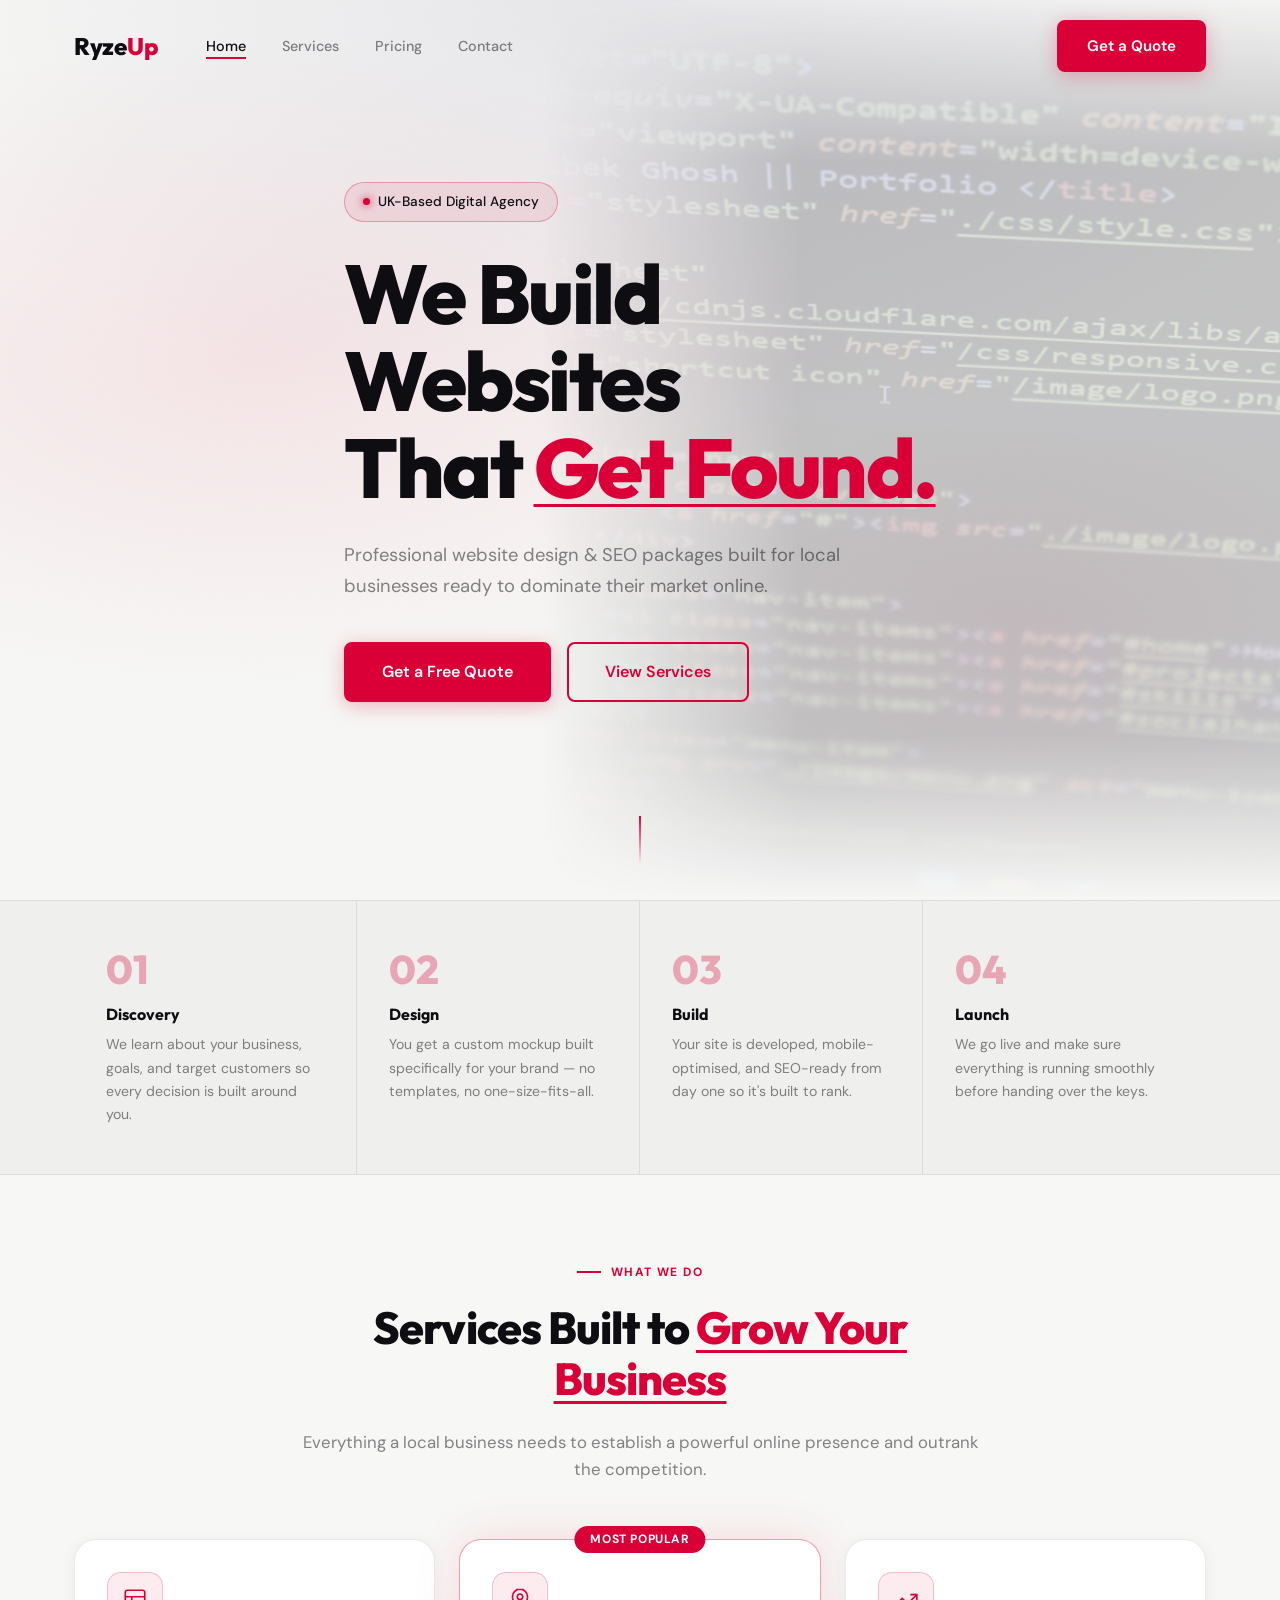
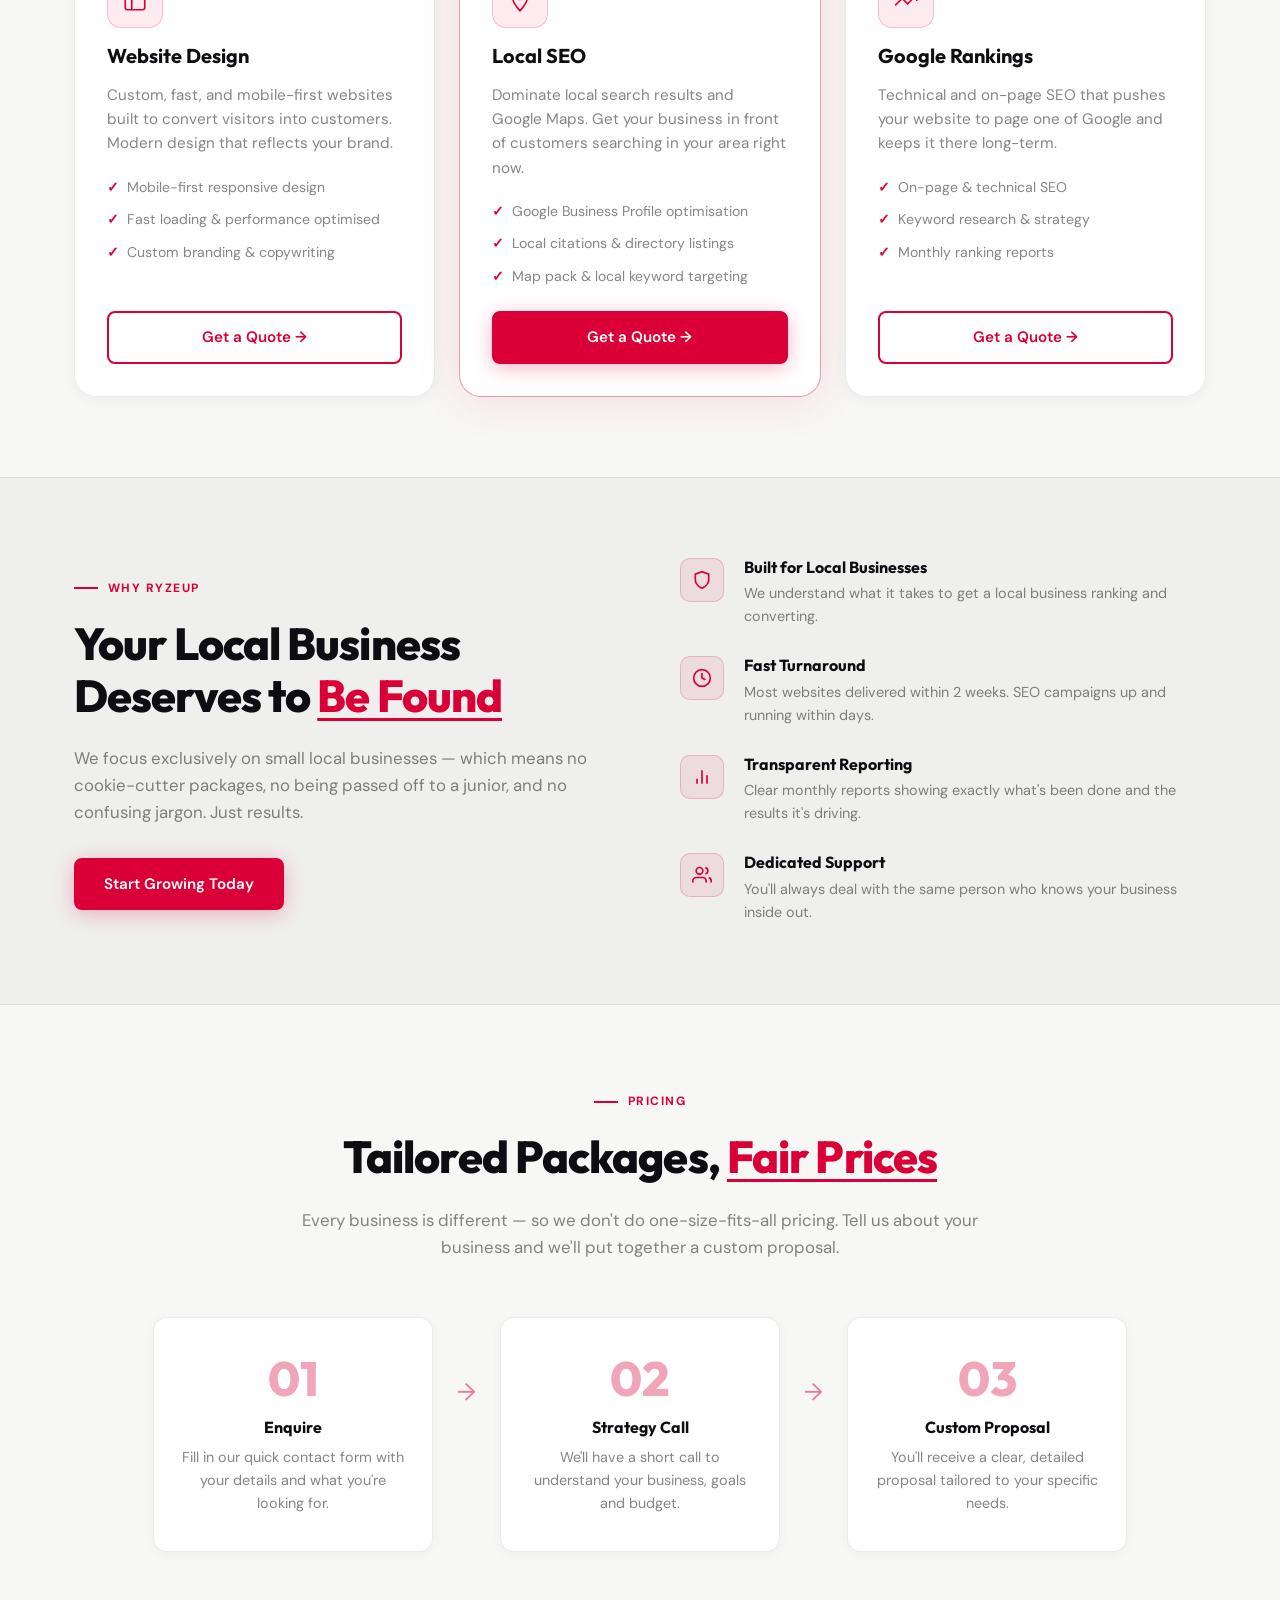
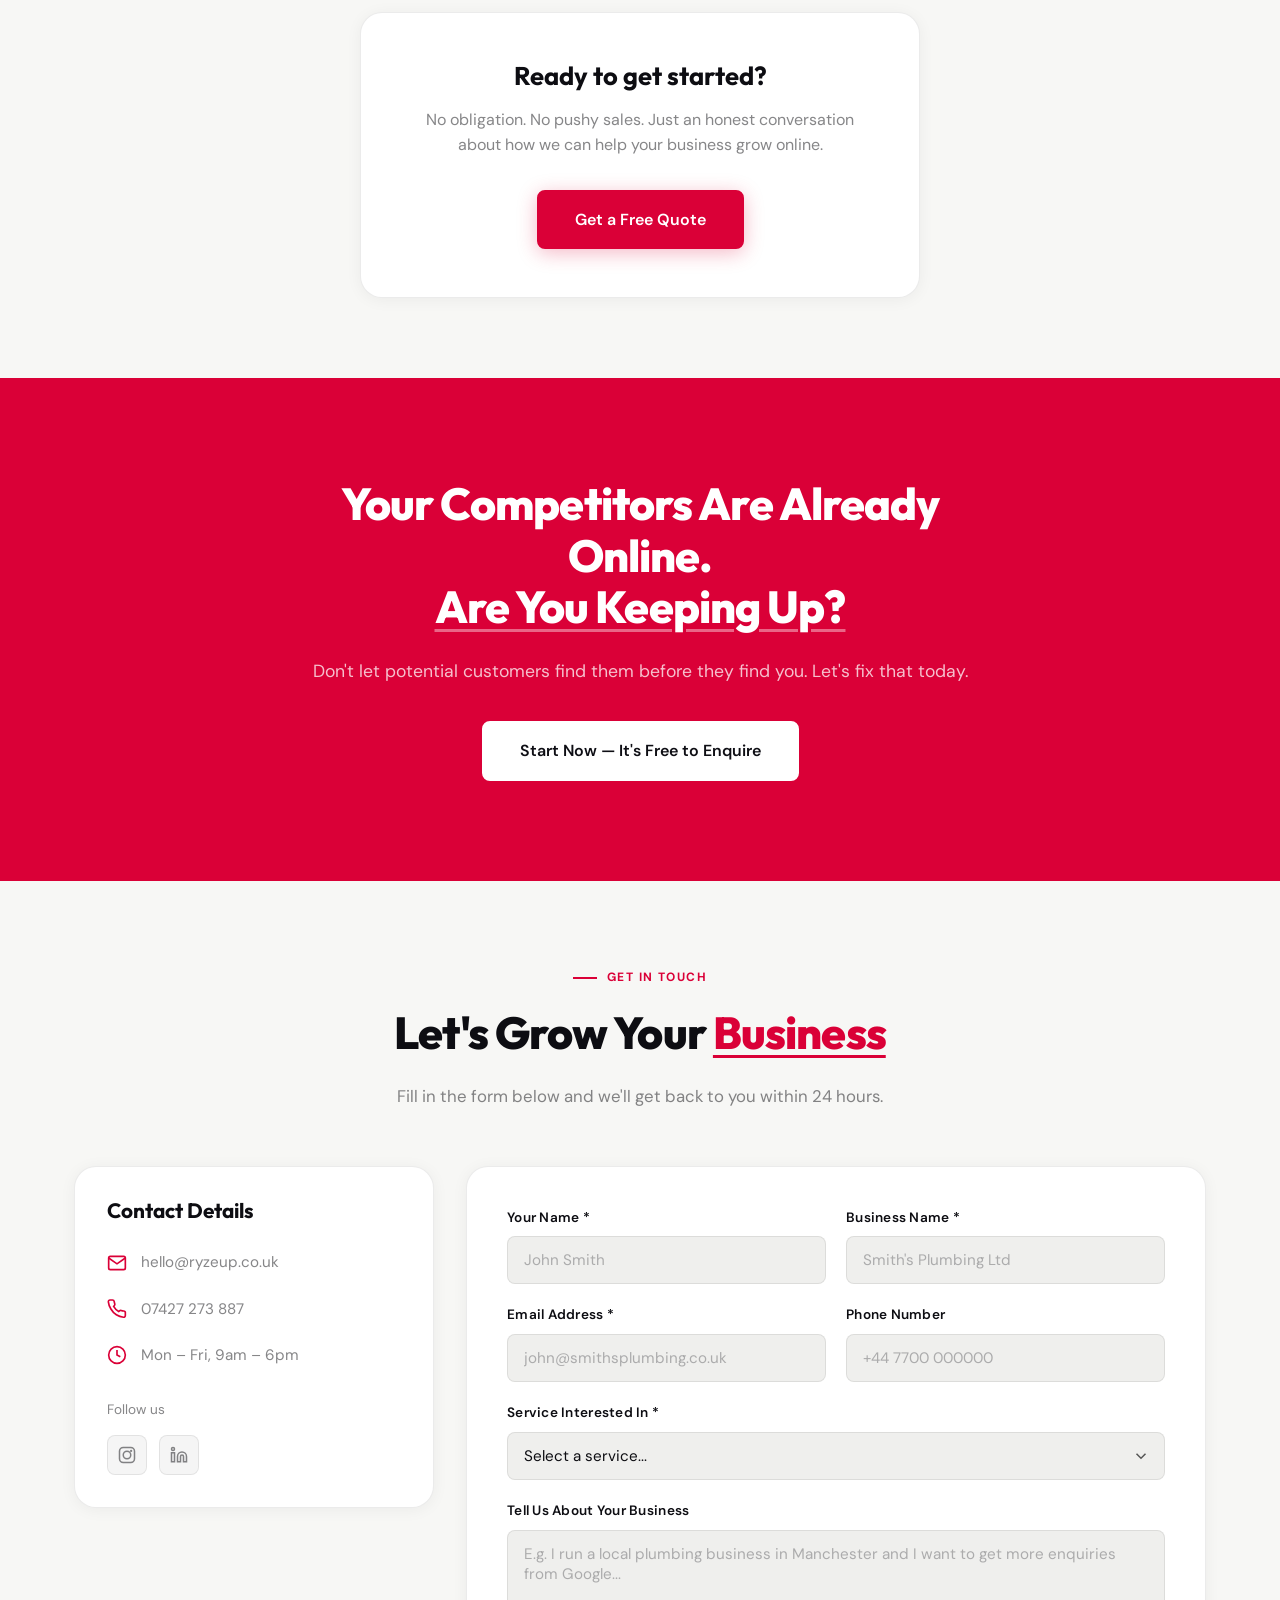
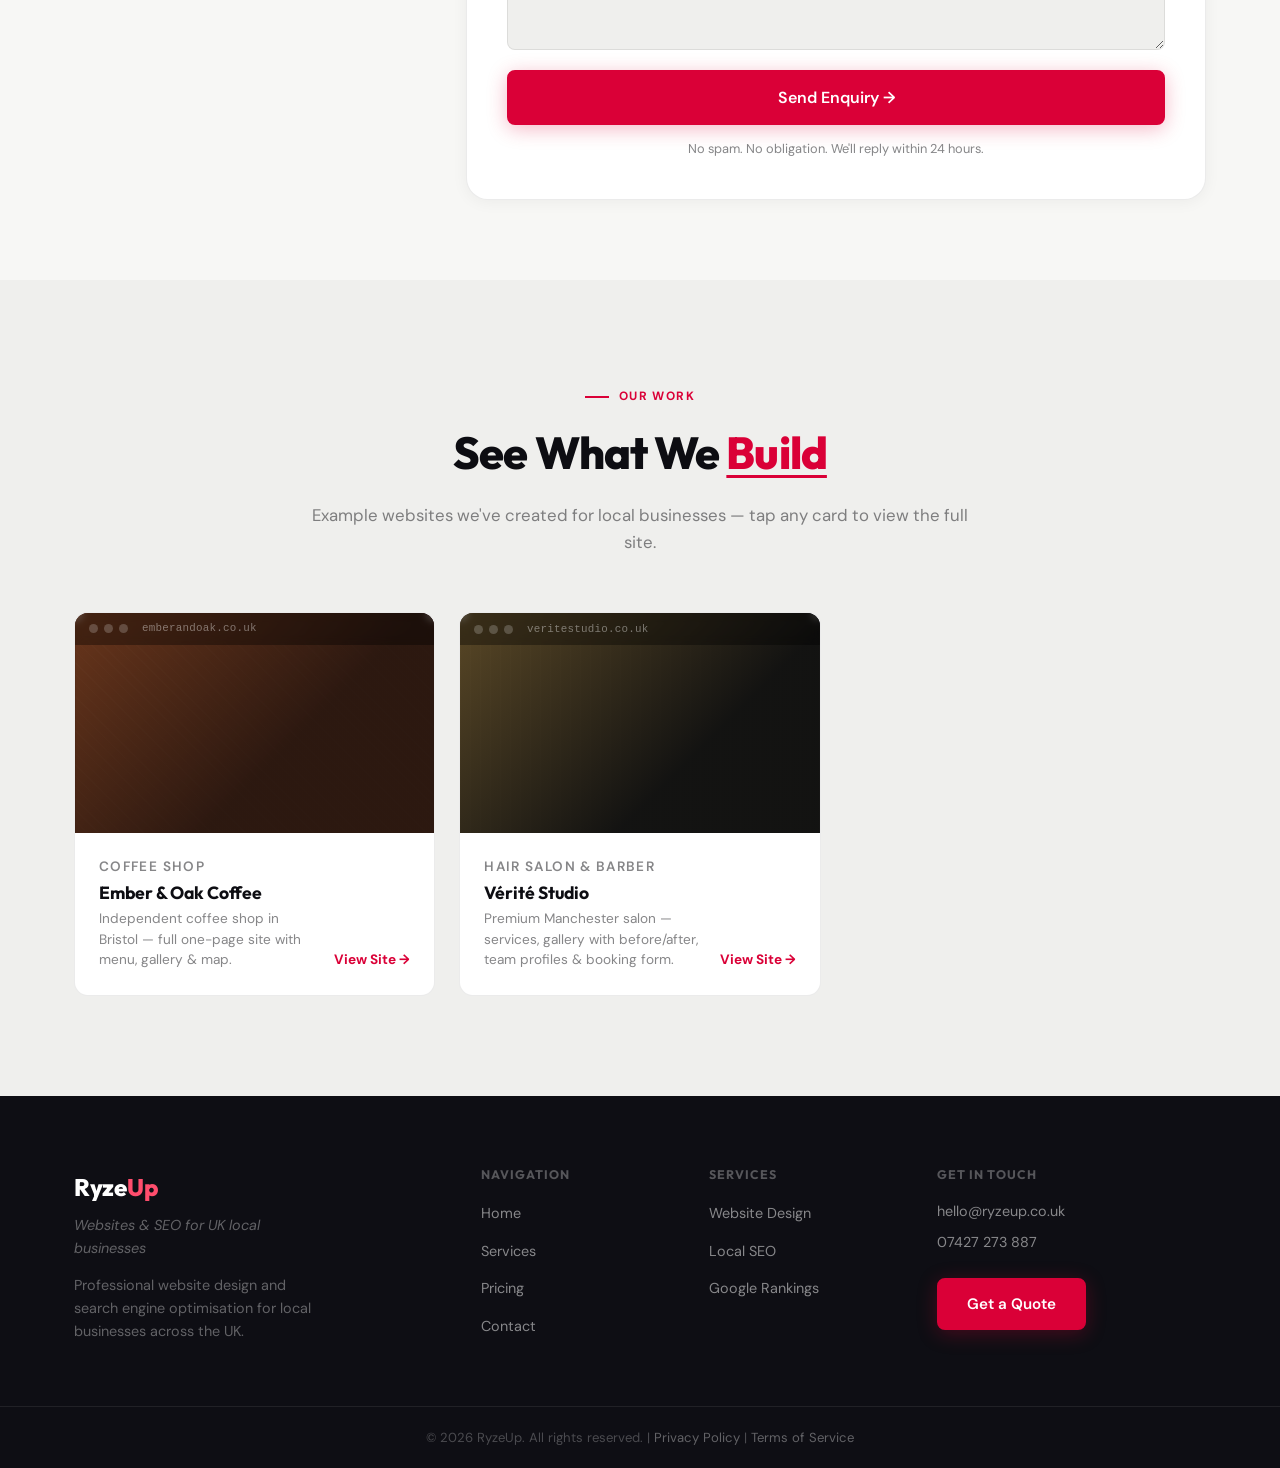
==== index.html @ e57449e4 "Add Vérité Studio salon demo site and homepage card Three-file static site (HTML/CSS/JS) for a ficti" ====
<!DOCTYPE html>
<html lang="en">
<head>
  <meta charset="UTF-8" />
  <meta name="viewport" content="width=device-width, initial-scale=1.0" />
  <title>RyzeUp — Websites & SEO for Local Businesses</title>
  <meta name="description" content="RyzeUp builds professional websites and delivers powerful SEO packages to help local businesses get found on Google." />
  <link rel="stylesheet" href="styles.css" />
  <link rel="preconnect" href="https://fonts.googleapis.com" />
  <link rel="preconnect" href="https://fonts.gstatic.com" crossorigin />
  <link href="https://fonts.googleapis.com/css2?family=DM+Sans:wght@400;500;600&family=Outfit:wght@700;800;900&display=swap" rel="stylesheet" />
</head>
<body>

  <!-- ===================== NAVBAR ===================== -->
  <nav class="navbar" id="navbar">
    <div class="nav-inner">
      <a href="#home" class="logo">Ryze<span>Up</span></a>
      <ul class="nav-links" id="navLinks">
        <li><a href="#home" class="nav-link active">Home</a></li>
        <li><a href="#services" class="nav-link">Services</a></li>
        <li><a href="#pricing" class="nav-link">Pricing</a></li>
        <li><a href="#contact" class="nav-link">Contact</a></li>
      </ul>
      <a href="#contact" class="btn btn-primary nav-cta">Get a Quote</a>
      <button class="hamburger" id="hamburger" aria-label="Toggle menu">
        <span></span><span></span><span></span>
      </button>
    </div>
  </nav>

  <!-- ===================== HERO ===================== -->
  <section class="hero" id="home">
    <div class="hero-bg">
      <div class="mesh-gradient"></div>
      <div class="noise-overlay"></div>
      <img class="hero-photo" src="pexels-bibekghosh-14553705.jpg" alt="" aria-hidden="true" />
      <div class="hero-mockup" aria-hidden="true" style="display:none">
        <svg viewBox="0 0 560 420" fill="none" xmlns="http://www.w3.org/2000/svg">
          <defs>
            <linearGradient id="heroGradFill" x1="0" y1="0" x2="0" y2="1">
              <stop offset="0%" stop-color="rgba(218,0,55,0.18)"/>
              <stop offset="100%" stop-color="rgba(218,0,55,0)"/>
            </linearGradient>
            <filter id="cardShadow" x="-10%" y="-10%" width="120%" height="130%">
              <feDropShadow dx="0" dy="4" stdDeviation="8" flood-color="rgba(0,0,0,0.08)"/>
            </filter>
          </defs>

          <!-- Browser window frame -->
          <rect width="560" height="420" rx="14" fill="white" stroke="rgba(218,0,55,0.1)" stroke-width="1.5"/>

          <!-- Title bar -->
          <rect width="560" height="46" rx="14" fill="#F0EEF8"/>
          <rect y="32" width="560" height="14" fill="#F0EEF8"/>

          <!-- Traffic lights -->
          <circle cx="22" cy="23" r="5.5" fill="#FF5F57" opacity="0.75"/>
          <circle cx="39" cy="23" r="5.5" fill="#FEBC2E" opacity="0.75"/>
          <circle cx="56" cy="23" r="5.5" fill="#28C840" opacity="0.75"/>

          <!-- URL bar -->
          <rect x="74" y="13" width="408" height="20" rx="10" fill="white" stroke="rgba(0,0,0,0.07)" stroke-width="1"/>
          <circle cx="90" cy="23" r="5" fill="none" stroke="rgba(218,0,55,0.5)" stroke-width="1.5"/>
          <text x="265" y="27" text-anchor="middle" fill="#999" font-size="9.5" font-family="monospace">ryzeup.co.uk</text>

          <!-- ── Mock website inside browser ── -->

          <!-- Navbar of mock site -->
          <rect x="0" y="46" width="560" height="38" fill="#FAFAFA" stroke="rgba(0,0,0,0.05)" stroke-width="0.5"/>
          <!-- Logo pill -->
          <rect x="16" y="58" width="64" height="14" rx="4" fill="#DA0037" opacity="0.85"/>
          <!-- Nav links -->
          <rect x="270" y="64" width="34" height="7" rx="2" fill="#DDD"/>
          <rect x="314" y="64" width="34" height="7" rx="2" fill="#DDD"/>
          <rect x="358" y="64" width="34" height="7" rx="2" fill="#DDD"/>
          <!-- CTA nav button -->
          <rect x="458" y="57" width="74" height="18" rx="5" fill="#DA0037"/>

          <!-- Hero area background -->
          <rect x="0" y="84" width="560" height="176" fill="#F8F6FF"/>

          <!-- Hero left text content -->
          <!-- Badge -->
          <rect x="16" y="96" width="112" height="15" rx="7" fill="rgba(218,0,55,0.1)" stroke="rgba(218,0,55,0.2)" stroke-width="0.75"/>
          <circle cx="29" cy="103.5" r="3.5" fill="#DA0037" opacity="0.8"/>
          <rect x="37" y="99.5" width="80" height="7" rx="2" fill="#DA0037" opacity="0.35"/>

          <!-- Headline lines -->
          <rect x="16" y="120" width="210" height="15" rx="3" fill="#111118" opacity="0.75"/>
          <rect x="16" y="141" width="176" height="15" rx="3" fill="#111118" opacity="0.55"/>

          <!-- Sub text -->
          <rect x="16" y="166" width="192" height="7" rx="2" fill="#999" opacity="0.5"/>
          <rect x="16" y="179" width="156" height="7" rx="2" fill="#999" opacity="0.4"/>

          <!-- CTA buttons -->
          <rect x="16" y="196" width="92" height="26" rx="6" fill="#DA0037"/>
          <rect x="116" y="196" width="92" height="26" rx="6" fill="transparent" stroke="#DA0037" stroke-width="1.5" opacity="0.8"/>

          <!-- Hero right: mini chart card -->
          <rect x="318" y="90" width="226" height="164" rx="10" fill="white" filter="url(#cardShadow)" stroke="rgba(218,0,55,0.08)" stroke-width="1"/>
          <!-- Chart title -->
          <rect x="334" y="104" width="88" height="8" rx="2" fill="#CCC"/>
          <rect x="334" y="116" width="56" height="18" rx="3" fill="#DA0037" opacity="0.12"/>
          <rect x="336" y="118.5" width="52" height="13" rx="2" fill="#DA0037" opacity="0.6"/>
          <!-- Chart bars -->
          <rect x="336" y="196" width="18" height="28" rx="3" fill="rgba(218,0,55,0.15)"/>
          <rect x="362" y="182" width="18" height="42" rx="3" fill="rgba(218,0,55,0.22)"/>
          <rect x="388" y="165" width="18" height="59" rx="3" fill="rgba(218,0,55,0.3)"/>
          <rect x="414" y="147" width="18" height="77" rx="3" fill="rgba(218,0,55,0.38)"/>
          <rect x="440" y="128" width="18" height="96" rx="3" fill="#DA0037" opacity="0.6"/>
          <rect x="466" y="112" width="18" height="112" rx="3" fill="#DA0037" opacity="0.75"/>
          <!-- Chart baseline -->
          <line x1="328" y1="225" x2="494" y2="225" stroke="rgba(0,0,0,0.08)" stroke-width="1"/>
          <!-- Trend line -->
          <polyline points="345,200 371,186 397,168 423,150 449,131 475,115" stroke="#DA0037" stroke-width="1.75" stroke-linecap="round" stroke-linejoin="round" opacity="0.85"/>
          <circle cx="345" cy="200" r="2.5" fill="#DA0037" opacity="0.6"/>
          <circle cx="475" cy="115" r="3.5" fill="#DA0037"/>

          <!-- Stats strip -->
          <rect x="0" y="260" width="560" height="60" fill="rgba(0,0,0,0.025)" stroke="rgba(0,0,0,0.04)" stroke-width="0.5"/>
          <rect x="28" y="275" width="52" height="12" rx="3" fill="#DA0037" opacity="0.55"/>
          <rect x="28" y="293" width="72" height="7" rx="2" fill="#CCC"/>
          <rect x="162" y="275" width="52" height="12" rx="3" fill="#DA0037" opacity="0.55"/>
          <rect x="162" y="293" width="72" height="7" rx="2" fill="#CCC"/>
          <rect x="296" y="275" width="52" height="12" rx="3" fill="#DA0037" opacity="0.55"/>
          <rect x="296" y="293" width="72" height="7" rx="2" fill="#CCC"/>
          <rect x="430" y="275" width="52" height="12" rx="3" fill="#DA0037" opacity="0.55"/>
          <rect x="430" y="293" width="72" height="7" rx="2" fill="#CCC"/>

          <!-- Service cards strip -->
          <rect x="12" y="330" width="164" height="72" rx="8" fill="white" stroke="rgba(0,0,0,0.06)" stroke-width="1"/>
          <rect x="26" y="342" width="20" height="20" rx="5" fill="rgba(218,0,55,0.1)"/>
          <rect x="52" y="345" width="72" height="8" rx="2" fill="#CCC"/>
          <rect x="52" y="359" width="56" height="6" rx="2" fill="#E5E5E5"/>
          <rect x="26" y="376" width="136" height="18" rx="4" fill="rgba(218,0,55,0.08)" stroke="rgba(218,0,55,0.2)" stroke-width="0.75"/>

          <rect x="194" y="330" width="164" height="72" rx="8" fill="white" stroke="rgba(218,0,55,0.25)" stroke-width="1"/>
          <rect x="208" y="342" width="20" height="20" rx="5" fill="rgba(218,0,55,0.18)"/>
          <rect x="234" y="345" width="72" height="8" rx="2" fill="#CCC"/>
          <rect x="234" y="359" width="56" height="6" rx="2" fill="#E5E5E5"/>
          <rect x="208" y="376" width="136" height="18" rx="4" fill="#DA0037"/>

          <rect x="376" y="330" width="164" height="72" rx="8" fill="white" stroke="rgba(0,0,0,0.06)" stroke-width="1"/>
          <rect x="390" y="342" width="20" height="20" rx="5" fill="rgba(218,0,55,0.1)"/>
          <rect x="416" y="345" width="72" height="8" rx="2" fill="#CCC"/>
          <rect x="416" y="359" width="56" height="6" rx="2" fill="#E5E5E5"/>
          <rect x="390" y="376" width="136" height="18" rx="4" fill="rgba(218,0,55,0.08)" stroke="rgba(218,0,55,0.2)" stroke-width="0.75"/>
        </svg>
      </div>
    </div>
    <div class="container hero-content">
      <div class="hero-badge reveal">
        <span class="badge-dot"></span> UK-Based Digital Agency
      </div>
      <h1 class="hero-headline reveal">
        We Build Websites<br />That <span class="highlight">Get Found.</span>
      </h1>
      <p class="hero-sub reveal">
        Professional website design & SEO packages built for local businesses ready to dominate their market online.
      </p>
      <div class="hero-actions reveal">
        <a href="#contact" class="btn btn-primary btn-lg">Get a Free Quote</a>
        <a href="#services" class="btn btn-ghost btn-lg">View Services</a>
      </div>
    </div>
    <div class="scroll-indicator">
      <div class="scroll-line"></div>
    </div>
  </section>

  <!-- ===================== HOW IT WORKS ===================== -->
  <section class="how-it-works">
    <div class="container hiw-grid">
      <div class="hiw-step reveal">
        <div class="hiw-number">01</div>
        <h4>Discovery</h4>
        <p>We learn about your business, goals, and target customers so every decision is built around you.</p>
      </div>
      <div class="hiw-step reveal">
        <div class="hiw-number">02</div>
        <h4>Design</h4>
        <p>You get a custom mockup built specifically for your brand — no templates, no one-size-fits-all.</p>
      </div>
      <div class="hiw-step reveal">
        <div class="hiw-number">03</div>
        <h4>Build</h4>
        <p>Your site is developed, mobile-optimised, and SEO-ready from day one so it's built to rank.</p>
      </div>
      <div class="hiw-step reveal">
        <div class="hiw-number">04</div>
        <h4>Launch</h4>
        <p>We go live and make sure everything is running smoothly before handing over the keys.</p>
      </div>
    </div>
  </section>

  <!-- ===================== SERVICES OVERVIEW ===================== -->
  <section class="services-overview" id="services">
    <div class="container">
      <div class="section-header reveal">
        <span class="section-tag">What We Do</span>
        <h2>Services Built to <span class="highlight">Grow Your Business</span></h2>
        <p>Everything a local business needs to establish a powerful online presence and outrank the competition.</p>
      </div>

      <div class="services-grid">

        <div class="glass-card service-card reveal">
          <div class="card-icon">
            <svg xmlns="http://www.w3.org/2000/svg" viewBox="0 0 24 24" fill="none" stroke="currentColor" stroke-width="1.5"><rect x="3" y="3" width="18" height="18" rx="2"/><path d="M3 9h18M9 21V9"/></svg>
          </div>
          <h3>Website Design</h3>
          <p>Custom, fast, and mobile-first websites built to convert visitors into customers. Modern design that reflects your brand.</p>
          <ul class="card-features">
            <li>Mobile-first responsive design</li>
            <li>Fast loading & performance optimised</li>
            <li>Custom branding & copywriting</li>
          </ul>
          <a href="#contact" class="btn btn-outline">Get a Quote →</a>
        </div>

        <div class="glass-card service-card reveal featured-card">
          <div class="card-badge">Most Popular</div>
          <div class="card-icon">
            <svg xmlns="http://www.w3.org/2000/svg" viewBox="0 0 24 24" fill="none" stroke="currentColor" stroke-width="1.5"><path d="M12 2C8.13 2 5 5.13 5 9c0 5.25 7 13 7 13s7-7.75 7-13c0-3.87-3.13-7-7-7z"/><circle cx="12" cy="9" r="2.5"/></svg>
          </div>
          <h3>Local SEO</h3>
          <p>Dominate local search results and Google Maps. Get your business in front of customers searching in your area right now.</p>
          <ul class="card-features">
            <li>Google Business Profile optimisation</li>
            <li>Local citations & directory listings</li>
            <li>Map pack & local keyword targeting</li>
          </ul>
          <a href="#contact" class="btn btn-primary">Get a Quote →</a>
        </div>

        <div class="glass-card service-card reveal">
          <div class="card-icon">
            <svg xmlns="http://www.w3.org/2000/svg" viewBox="0 0 24 24" fill="none" stroke="currentColor" stroke-width="1.5"><polyline points="22 7 13.5 15.5 8.5 10.5 2 17"/><polyline points="16 7 22 7 22 13"/></svg>
          </div>
          <h3>Google Rankings</h3>
          <p>Technical and on-page SEO that pushes your website to page one of Google and keeps it there long-term.</p>
          <ul class="card-features">
            <li>On-page & technical SEO</li>
            <li>Keyword research & strategy</li>
            <li>Monthly ranking reports</li>
          </ul>
          <a href="#contact" class="btn btn-outline">Get a Quote →</a>
        </div>

      </div>
    </div>
  </section>

  <!-- ===================== WHY RYZEUP ===================== -->
  <section class="why-section">
    <div class="container">
      <div class="why-inner">
        <div class="why-text reveal">
          <span class="section-tag">Why RyzeUp</span>
          <h2>Your Local Business Deserves to <span class="highlight">Be Found</span></h2>
          <p>We focus exclusively on small local businesses — which means no cookie-cutter packages, no being passed off to a junior, and no confusing jargon. Just results.</p>
          <a href="#contact" class="btn btn-primary">Start Growing Today</a>
        </div>
        <div class="why-points reveal">
          <div class="why-point">
            <div class="point-icon">
              <svg xmlns="http://www.w3.org/2000/svg" viewBox="0 0 24 24" fill="none" stroke="currentColor" stroke-width="2"><path d="M12 22s8-4 8-10V5l-8-3-8 3v7c0 6 8 10 8 10z"/></svg>
            </div>
            <div>
              <h4>Built for Local Businesses</h4>
              <p>We understand what it takes to get a local business ranking and converting.</p>
            </div>
          </div>
          <div class="why-point">
            <div class="point-icon">
              <svg xmlns="http://www.w3.org/2000/svg" viewBox="0 0 24 24" fill="none" stroke="currentColor" stroke-width="2"><circle cx="12" cy="12" r="10"/><polyline points="12 6 12 12 16 14"/></svg>
            </div>
            <div>
              <h4>Fast Turnaround</h4>
              <p>Most websites delivered within 2 weeks. SEO campaigns up and running within days.</p>
            </div>
          </div>
          <div class="why-point">
            <div class="point-icon">
              <svg xmlns="http://www.w3.org/2000/svg" viewBox="0 0 24 24" fill="none" stroke="currentColor" stroke-width="2"><line x1="18" y1="20" x2="18" y2="10"/><line x1="12" y1="20" x2="12" y2="4"/><line x1="6" y1="20" x2="6" y2="14"/></svg>
            </div>
            <div>
              <h4>Transparent Reporting</h4>
              <p>Clear monthly reports showing exactly what's been done and the results it's driving.</p>
            </div>
          </div>
          <div class="why-point">
            <div class="point-icon">
              <svg xmlns="http://www.w3.org/2000/svg" viewBox="0 0 24 24" fill="none" stroke="currentColor" stroke-width="2"><path d="M17 21v-2a4 4 0 0 0-4-4H5a4 4 0 0 0-4 4v2"/><circle cx="9" cy="7" r="4"/><path d="M23 21v-2a4 4 0 0 0-3-3.87"/><path d="M16 3.13a4 4 0 0 1 0 7.75"/></svg>
            </div>
            <div>
              <h4>Dedicated Support</h4>
              <p>You'll always deal with the same person who knows your business inside out.</p>
            </div>
          </div>
        </div>
      </div>
    </div>
  </section>

  <!-- ===================== PRICING / QUOTE ===================== -->
  <section class="pricing-section" id="pricing">
    <div class="container">
      <div class="section-header reveal">
        <span class="section-tag">Pricing</span>
        <h2>Tailored Packages, <span class="highlight">Fair Prices</span></h2>
        <p>Every business is different — so we don't do one-size-fits-all pricing. Tell us about your business and we'll put together a custom proposal.</p>
      </div>

      <div class="process-steps reveal">
        <div class="step">
          <div class="step-number">01</div>
          <h4>Enquire</h4>
          <p>Fill in our quick contact form with your details and what you're looking for.</p>
        </div>
        <div class="step-arrow">→</div>
        <div class="step">
          <div class="step-number">02</div>
          <h4>Strategy Call</h4>
          <p>We'll have a short call to understand your business, goals and budget.</p>
        </div>
        <div class="step-arrow">→</div>
        <div class="step">
          <div class="step-number">03</div>
          <h4>Custom Proposal</h4>
          <p>You'll receive a clear, detailed proposal tailored to your specific needs.</p>
        </div>
      </div>

      <div class="pricing-cta reveal">
        <div class="glass-card pricing-card">
          <h3>Ready to get started?</h3>
          <p>No obligation. No pushy sales. Just an honest conversation about how we can help your business grow online.</p>
          <a href="#contact" class="btn btn-primary btn-lg">Get a Free Quote</a>
        </div>
      </div>
    </div>
  </section>

  <!-- ===================== CTA BANNER ===================== -->
  <section class="cta-banner">
    <div class="cta-bg"></div>
    <div class="container cta-content reveal">
      <h2>Your Competitors Are Already Online.<br /><span class="highlight">Are You Keeping Up?</span></h2>
      <p>Don't let potential customers find them before they find you. Let's fix that today.</p>
      <a href="#contact" class="btn btn-white btn-lg">Start Now — It's Free to Enquire</a>
    </div>
  </section>

  <!-- ===================== CONTACT ===================== -->
  <section class="contact-section" id="contact">
    <div class="container">
      <div class="section-header reveal">
        <span class="section-tag">Get In Touch</span>
        <h2>Let's Grow Your <span class="highlight">Business</span></h2>
        <p>Fill in the form below and we'll get back to you within 24 hours.</p>
      </div>

      <div class="contact-inner">
        <div class="contact-details reveal">
          <div class="glass-card contact-card">
            <h3>Contact Details</h3>
            <div class="contact-item">
              <svg xmlns="http://www.w3.org/2000/svg" viewBox="0 0 24 24" fill="none" stroke="currentColor" stroke-width="2"><path d="M4 4h16c1.1 0 2 .9 2 2v12c0 1.1-.9 2-2 2H4c-1.1 0-2-.9-2-2V6c0-1.1.9-2 2-2z"/><polyline points="22,6 12,13 2,6"/></svg>
              <span>hello@ryzeup.co.uk</span>
            </div>
            <div class="contact-item">
              <svg xmlns="http://www.w3.org/2000/svg" viewBox="0 0 24 24" fill="none" stroke="currentColor" stroke-width="2"><path d="M22 16.92v3a2 2 0 0 1-2.18 2 19.79 19.79 0 0 1-8.63-3.07A19.5 19.5 0 0 1 4.69 12 19.79 19.79 0 0 1 1.61 3.38 2 2 0 0 1 3.6 1.18h3a2 2 0 0 1 2 1.72 12.84 12.84 0 0 0 .7 2.81 2 2 0 0 1-.45 2.11L7.91 8.96a16 16 0 0 0 6.13 6.13l.93-.93a2 2 0 0 1 2.11-.45 12.84 12.84 0 0 0 2.81.7A2 2 0 0 1 22 16.92z"/></svg>
              <span>07427 273 887</span>
            </div>
            <div class="contact-item">
              <svg xmlns="http://www.w3.org/2000/svg" viewBox="0 0 24 24" fill="none" stroke="currentColor" stroke-width="2"><circle cx="12" cy="12" r="10"/><polyline points="12 6 12 12 16 14"/></svg>
              <span>Mon – Fri, 9am – 6pm</span>
            </div>
            <div class="contact-social">
              <p>Follow us</p>
              <div class="social-links">
                <a href="https://www.instagram.com/ryzeupuk/" target="_blank" rel="noopener noreferrer" aria-label="Instagram" class="social-link">
                  <svg xmlns="http://www.w3.org/2000/svg" viewBox="0 0 24 24" fill="none" stroke="currentColor" stroke-width="2"><rect x="2" y="2" width="20" height="20" rx="5"/><circle cx="12" cy="12" r="5"/><circle cx="17.5" cy="6.5" r="1.5" fill="currentColor" stroke="none"/></svg>
                </a>
                <a href="https://www.linkedin.com/in/david-lopez-lucchini-27a1a1420/" target="_blank" rel="noopener noreferrer" aria-label="LinkedIn" class="social-link">
                  <svg xmlns="http://www.w3.org/2000/svg" viewBox="0 0 24 24" fill="none" stroke="currentColor" stroke-width="2"><path d="M16 8a6 6 0 0 1 6 6v7h-4v-7a2 2 0 0 0-2-2 2 2 0 0 0-2 2v7h-4v-7a6 6 0 0 1 6-6z"/><rect x="2" y="9" width="4" height="12"/><circle cx="4" cy="4" r="2"/></svg>
                </a>
              </div>
            </div>
          </div>
        </div>

        <form class="contact-form glass-card reveal" id="contactForm">
          <div class="form-row">
            <div class="form-group">
              <label for="name">Your Name *</label>
              <input type="text" id="name" name="name" placeholder="John Smith" required />
            </div>
            <div class="form-group">
              <label for="business">Business Name *</label>
              <input type="text" id="business" name="business" placeholder="Smith's Plumbing Ltd" required />
            </div>
          </div>
          <div class="form-row">
            <div class="form-group">
              <label for="email">Email Address *</label>
              <input type="email" id="email" name="email" placeholder="john@smithsplumbing.co.uk" required />
            </div>
            <div class="form-group">
              <label for="phone">Phone Number</label>
              <input type="tel" id="phone" name="phone" placeholder="+44 7700 000000" />
            </div>
          </div>
          <div class="form-group">
            <label for="service">Service Interested In *</label>
            <select id="service" name="service" required>
              <option value="" disabled selected>Select a service...</option>
              <option value="website">Website Design</option>
              <option value="local-seo">Local SEO</option>
              <option value="google-rankings">Google Rankings / SEO</option>
              <option value="bundle">Website + SEO Bundle</option>
              <option value="unsure">Not sure — I need advice</option>
            </select>
          </div>
          <div class="form-group">
            <label for="message">Tell Us About Your Business</label>
            <textarea id="message" name="message" rows="4" placeholder="E.g. I run a local plumbing business in Manchester and I want to get more enquiries from Google..."></textarea>
          </div>
          <button type="submit" class="btn btn-primary btn-lg btn-full">Send Enquiry →</button>
          <p class="form-note">No spam. No obligation. We'll reply within 24 hours.</p>
        </form>
      </div>
    </div>
  </section>

  <!-- ===================== WORK / DEMOS ===================== -->
  <section class="work-section">
    <div class="container">
      <div class="section-header reveal">
        <span class="section-tag">Our Work</span>
        <h2>See What We <span class="highlight">Build</span></h2>
        <p>Example websites we've created for local businesses — tap any card to view the full site.</p>
      </div>
      <div class="work-grid">
        <a href="demo-coffee/index.html" target="_blank" rel="noopener noreferrer" class="work-card reveal">
          <div class="work-card-preview">
            <div class="work-card-bar">
              <span class="wc-dot"></span><span class="wc-dot"></span><span class="wc-dot"></span>
              <span class="wc-url">emberandoak.co.uk</span>
            </div>
            <div class="work-card-bg work-card-coffee"></div>
          </div>
          <div class="work-card-info">
            <div>
              <p class="work-card-type">Coffee Shop</p>
              <h3>Ember &amp; Oak Coffee</h3>
              <p>Independent coffee shop in Bristol — full one-page site with menu, gallery &amp; map.</p>
            </div>
            <span class="work-card-cta">View Site →</span>
          </div>
        </a>
        <a href="demo-salon/index.html" target="_blank" rel="noopener noreferrer" class="work-card reveal">
          <div class="work-card-preview">
            <div class="work-card-bar">
              <span class="wc-dot"></span><span class="wc-dot"></span><span class="wc-dot"></span>
              <span class="wc-url">veritestudio.co.uk</span>
            </div>
            <div class="work-card-bg work-card-salon"></div>
          </div>
          <div class="work-card-info">
            <div>
              <p class="work-card-type">Hair Salon &amp; Barber</p>
              <h3>Vérité Studio</h3>
              <p>Premium Manchester salon — services, gallery with before/after, team profiles &amp; booking form.</p>
            </div>
            <span class="work-card-cta">View Site →</span>
          </div>
        </a>
      </div>
    </div>
  </section>

  <!-- ===================== FOOTER ===================== -->
  <footer class="footer">
    <div class="container footer-inner">
      <div class="footer-brand">
        <a href="#home" class="logo">Ryze<span>Up</span></a>
        <p class="footer-tagline">Websites & SEO for UK local businesses</p>
        <p>Professional website design and search engine optimisation for local businesses across the UK.</p>
      </div>
      <div class="footer-links">
        <h4>Navigation</h4>
        <ul>
          <li><a href="#home">Home</a></li>
          <li><a href="#services">Services</a></li>
          <li><a href="#pricing">Pricing</a></li>
          <li><a href="#contact">Contact</a></li>
        </ul>
      </div>
      <div class="footer-links">
        <h4>Services</h4>
        <ul>
          <li><a href="#services">Website Design</a></li>
          <li><a href="#services">Local SEO</a></li>
          <li><a href="#services">Google Rankings</a></li>
        </ul>
      </div>
      <div class="footer-contact">
        <h4>Get In Touch</h4>
        <p>hello@ryzeup.co.uk</p>
        <p>07427 273 887</p>
        <a href="#contact" class="btn btn-primary">Get a Quote</a>
      </div>
    </div>
    <div class="footer-bottom">
      <div class="container">
        <p>&copy; 2026 RyzeUp. All rights reserved. | <a href="#">Privacy Policy</a> | <a href="#">Terms of Service</a></p>
      </div>
    </div>
  </footer>

  <script src="script.js"></script>
</body>
</html>
---- styles.css ----
/* ============================================================
   RYZEUP — styles.css
   Light theme · Violet accent #DA0037
   ============================================================ */

/* ---------- Reset & Base ---------- */
*, *::before, *::after { box-sizing: border-box; margin: 0; padding: 0; }

:root {
  --bg:          #F7F7F5;
  --surface:     #EFEFED;
  --card:        #FFFFFF;
  --dark-bg:     #0E0E14;
  --border:      rgba(0,0,0,0.08);
  --border-dark: rgba(255,255,255,0.1);
  --mid:         #AAAAAA;
  --accent:      #DA0037;
  --accent-dim:  rgba(218,0,55,0.08);
  --accent-glow: rgba(218,0,55,0.28);
  --text:        #0D0D12;
  --muted:       rgba(13,13,18,0.5);
  --font-head: 'Outfit', sans-serif;
  --font-body: 'DM Sans', sans-serif;
  --radius:    14px;
  --radius-lg: 22px;
  --transition: 0.3s ease;
}

html { scroll-behavior: smooth; font-size: 16px; }

body {
  background: var(--bg);
  color: var(--text);
  font-family: var(--font-body);
  line-height: 1.6;
  overflow-x: hidden;
}

a { color: inherit; text-decoration: none; }
ul { list-style: none; }
img { max-width: 100%; display: block; }
button { cursor: pointer; font-family: inherit; border: none; }

.container {
  width: 100%;
  max-width: 1180px;
  margin: 0 auto;
  padding: 0 24px;
}

/* ---------- Typography ---------- */
h1, h2, h3, h4 {
  font-family: var(--font-head);
  line-height: 1.15;
  color: var(--text);
}

h1 { font-size: clamp(2.8rem, 7vw, 5.2rem); font-weight: 800; letter-spacing: -0.03em; }
h2 { font-size: clamp(1.8rem, 4vw, 2.8rem); font-weight: 800; letter-spacing: -0.02em; }
h3 { font-size: 1.3rem; font-weight: 700; }
h4 { font-size: 1rem; font-weight: 700; }

p { color: var(--muted); font-size: 1rem; }

.highlight {
  color: var(--accent);
  position: relative;
  display: inline;
  text-decoration: underline;
  text-decoration-color: var(--accent);
  text-decoration-thickness: 3px;
  text-underline-offset: 6px;
}

/* ---------- Buttons ---------- */
.btn {
  display: inline-flex;
  align-items: center;
  justify-content: center;
  gap: 8px;
  padding: 12px 28px;
  border-radius: 8px;
  font-weight: 600;
  font-size: 0.95rem;
  transition: all var(--transition);
  white-space: nowrap;
  cursor: pointer;
  border: 2px solid transparent;
}

.btn-lg { padding: 15px 36px; font-size: 1rem; }
.btn-full { width: 100%; }

.btn-primary {
  background: var(--accent);
  color: #fff;
  border-color: var(--accent);
  box-shadow: 0 4px 20px var(--accent-glow);
}
.btn-primary:hover {
  background: #f0003d;
  border-color: #f0003d;
  box-shadow: 0 6px 28px var(--accent-glow);
  transform: translateY(-2px);
}

.btn-ghost {
  background: transparent;
  color: var(--accent);
  border-color: var(--accent);
}
.btn-ghost:hover {
  background: var(--accent-dim);
  transform: translateY(-2px);
}

.btn-outline {
  background: transparent;
  color: var(--accent);
  border-color: var(--accent);
}
.btn-outline:hover {
  background: var(--accent-dim);
  transform: translateY(-2px);
}

.btn-white {
  background: #fff;
  color: var(--dark-bg);
  border-color: #fff;
}
.btn-white:hover {
  background: #FFE8EC;
  transform: translateY(-2px);
  box-shadow: 0 8px 32px rgba(255,255,255,0.25);
}

/* ---------- Glass Card ---------- */
.glass-card {
  background: var(--card);
  border: 1px solid var(--border);
  border-radius: var(--radius-lg);
  padding: 32px;
  transition: border-color var(--transition), transform var(--transition), box-shadow var(--transition);
  box-shadow: 0 2px 16px rgba(0,0,0,0.05);
}
.glass-card:hover {
  border-color: rgba(218,0,55,0.3);
  box-shadow: 0 8px 40px rgba(218,0,55,0.1);
}

/* ---------- Section Shared ---------- */
section { padding: 80px 0; }

.section-header {
  text-align: center;
  max-width: 680px;
  margin: 0 auto 56px;
}
.section-header h2 { margin-bottom: 24px; }
.section-header p { font-size: 1.05rem; }

.section-tag {
  display: inline-flex;
  align-items: center;
  gap: 10px;
  color: var(--accent);
  font-size: 0.75rem;
  font-weight: 700;
  letter-spacing: 0.12em;
  text-transform: uppercase;
  margin-bottom: 20px;
  background: none;
  border: none;
  padding: 0;
}
.section-tag::before {
  content: '';
  display: block;
  width: 24px;
  height: 2px;
  background: var(--accent);
  flex-shrink: 0;
}

/* ---------- Scroll Reveal ---------- */
.reveal {
  opacity: 0;
  transform: translateY(30px);
  transition: opacity 0.7s ease, transform 0.7s ease;
}
.reveal.visible {
  opacity: 1;
  transform: translateY(0);
}
.reveal:nth-child(2) { transition-delay: 0.1s; }
.reveal:nth-child(3) { transition-delay: 0.2s; }
.reveal:nth-child(4) { transition-delay: 0.3s; }

/* ============================================================
   NAVBAR
   ============================================================ */
.navbar {
  position: fixed;
  top: 0; left: 0; right: 0;
  z-index: 1000;
  padding: 20px 0;
  transition: background var(--transition), padding var(--transition), border-color var(--transition);
  border-bottom: 1px solid transparent;
}
.navbar.scrolled {
  background: rgba(244,244,246,0.92);
  backdrop-filter: blur(16px);
  -webkit-backdrop-filter: blur(16px);
  padding: 14px 0;
  border-bottom-color: var(--border);
}

.nav-inner {
  max-width: 1180px;
  margin: 0 auto;
  padding: 0 24px;
  display: flex;
  align-items: center;
  gap: 48px;
}

.logo {
  font-family: var(--font-head);
  font-size: 1.5rem;
  font-weight: 800;
  color: var(--text);
  flex-shrink: 0;
}
.logo span { color: var(--accent); }

.nav-links {
  display: flex;
  align-items: center;
  gap: 36px;
  flex: 1;
}

.nav-link {
  font-size: 0.9rem;
  font-weight: 500;
  color: var(--muted);
  transition: color var(--transition);
  position: relative;
}
.nav-link::after {
  content: '';
  position: absolute;
  bottom: -4px; left: 0;
  width: 0; height: 2px;
  background: var(--accent);
  transition: width var(--transition);
}
.nav-link:hover, .nav-link.active { color: var(--text); }
.nav-link:hover::after, .nav-link.active::after { width: 100%; }

.nav-cta { margin-left: auto; }

.hamburger {
  display: none;
  flex-direction: column;
  gap: 5px;
  background: none;
  padding: 4px;
  margin-left: auto;
}
.hamburger span {
  display: block;
  width: 24px;
  height: 2px;
  background: var(--text);
  transition: all var(--transition);
  border-radius: 2px;
}
.hamburger.open span:nth-child(1) { transform: translateY(7px) rotate(45deg); }
.hamburger.open span:nth-child(2) { opacity: 0; }
.hamburger.open span:nth-child(3) { transform: translateY(-7px) rotate(-45deg); }

/* ============================================================
   HERO
   ============================================================ */
.hero {
  position: relative;
  min-height: 100vh;
  display: flex;
  align-items: center;
  padding: 120px 0 80px;
  overflow: hidden;
}

.hero-bg {
  position: absolute;
  inset: 0;
  z-index: 0;
}

.mesh-gradient {
  position: absolute;
  inset: 0;
  background:
    radial-gradient(ellipse 80% 60% at 20% 40%, rgba(218,0,55,0.08) 0%, transparent 60%),
    radial-gradient(ellipse 60% 50% at 80% 70%, rgba(218,0,55,0.05) 0%, transparent 50%),
    radial-gradient(ellipse 100% 80% at 50% 0%, rgba(180,180,200,0.25) 0%, transparent 60%),
    var(--bg);
}

.noise-overlay {
  position: absolute;
  inset: 0;
  opacity: 0.03;
  background-image: url("data:image/svg+xml,%3Csvg viewBox='0 0 256 256' xmlns='http://www.w3.org/2000/svg'%3E%3Cfilter id='noise'%3E%3CfeTurbulence type='fractalNoise' baseFrequency='0.9' numOctaves='4' stitchTiles='stitch'/%3E%3C/filter%3E%3Crect width='100%25' height='100%25' filter='url(%23noise)'/%3E%3C/svg%3E");
  background-size: 200px 200px;
}

/* Hero photo */
.hero-photo {
  position: absolute;
  right: 0;
  top: 0;
  height: 100%;
  width: 58%;
  object-fit: cover;
  object-position: center;
  opacity: 0.22;
  pointer-events: none;
  mask-image:
    linear-gradient(to right, transparent 0%, black 35%),
    linear-gradient(to bottom, transparent 0%, black 18%, black 82%, transparent 100%);
  -webkit-mask-image:
    linear-gradient(to right, transparent 0%, black 35%),
    linear-gradient(to bottom, transparent 0%, black 18%, black 82%, transparent 100%);
  mask-composite: intersect;
  -webkit-mask-composite: destination-in;
  filter: grayscale(15%);
}

@media (max-width: 1024px) {
  .hero-photo { display: none; }
}

/* Browser mockup */
.hero-mockup {
  position: absolute;
  right: -20px;
  top: 50%;
  transform: translateY(-50%);
  width: 52%;
  max-width: 620px;
  pointer-events: none;
  filter: drop-shadow(0 24px 64px rgba(218,0,55,0.14)) drop-shadow(0 8px 24px rgba(0,0,0,0.07));
}
.hero-mockup svg { width: 100%; height: auto; }

.hero-content {
  position: relative;
  z-index: 1;
  max-width: 820px;
  width: 50%;
}

.hero-badge {
  display: inline-flex;
  align-items: center;
  gap: 8px;
  background: var(--accent-dim);
  border: 1px solid rgba(218,0,55,0.3);
  border-radius: 100px;
  padding: 8px 18px;
  font-size: 0.85rem;
  font-weight: 500;
  color: var(--text);
  margin-bottom: 28px;
}
.badge-dot {
  width: 7px; height: 7px;
  background: var(--accent);
  border-radius: 50%;
  box-shadow: 0 0 8px var(--accent);
  animation: pulse 2s infinite;
}

@keyframes pulse {
  0%, 100% { box-shadow: 0 0 8px var(--accent); }
  50% { box-shadow: 0 0 18px var(--accent); }
}

.hero-headline {
  margin-bottom: 28px;
  letter-spacing: -0.03em;
  line-height: 1.05;
}

.hero-sub {
  font-size: 1.15rem;
  line-height: 1.7;
  color: var(--muted);
  max-width: 600px;
  margin-bottom: 40px;
}

.hero-actions {
  display: flex;
  gap: 16px;
  flex-wrap: wrap;
  margin-bottom: 56px;
}

.hero-trust {
  display: flex;
  align-items: center;
  gap: 16px;
  font-size: 0.85rem;
  color: var(--muted);
}
.trust-dots {
  display: flex;
  gap: 4px;
}
.trust-dots span {
  width: 28px; height: 28px;
  border-radius: 50%;
  background: var(--mid);
  border: 2px solid var(--bg);
  margin-left: -8px;
  display: block;
}
.trust-dots span:first-child { margin-left: 0; }

.scroll-indicator {
  position: absolute;
  bottom: 36px;
  left: 50%;
  transform: translateX(-50%);
  z-index: 1;
}
.scroll-line {
  width: 2px; height: 48px;
  background: linear-gradient(to bottom, var(--accent), transparent);
  margin: 0 auto;
  animation: scrollAnim 2s ease-in-out infinite;
}
@keyframes scrollAnim {
  0%, 100% { opacity: 1; transform: scaleY(1); }
  50% { opacity: 0.3; transform: scaleY(0.5); }
}

/* ============================================================
   HOW IT WORKS
   ============================================================ */
.how-it-works {
  padding: 0;
  background: rgba(0,0,0,0.03);
  border-top: 1px solid var(--border);
  border-bottom: 1px solid var(--border);
}
.hiw-grid {
  display: grid;
  grid-template-columns: repeat(4, 1fr);
}
.hiw-step {
  padding: 48px 32px;
  border-right: 1px solid var(--border);
}
.hiw-step:last-child { border-right: none; }
.hiw-number {
  font-family: var(--font-head);
  font-size: 2.5rem;
  font-weight: 800;
  color: var(--accent);
  opacity: 0.3;
  line-height: 1;
  margin-bottom: 16px;
}
.hiw-step h4 {
  font-size: 1rem;
  font-weight: 700;
  margin-bottom: 10px;
  color: var(--text);
}
.hiw-step p {
  font-size: 0.88rem;
  color: var(--muted);
  line-height: 1.65;
}

/* ============================================================
   SERVICES
   ============================================================ */
.services-grid {
  display: grid;
  grid-template-columns: repeat(3, 1fr);
  gap: 24px;
}

.service-card {
  display: flex;
  flex-direction: column;
  gap: 16px;
  position: relative;
}

.featured-card {
  border-color: rgba(218,0,55,0.4) !important;
  box-shadow: 0 0 48px rgba(218,0,55,0.12) !important;
  transform: translateY(-8px);
}

.card-badge {
  position: absolute;
  top: -14px; left: 50%;
  transform: translateX(-50%);
  background: var(--accent);
  color: #fff;
  padding: 4px 16px;
  border-radius: 100px;
  font-size: 0.75rem;
  font-weight: 700;
  letter-spacing: 0.05em;
  text-transform: uppercase;
  white-space: nowrap;
}

.card-icon {
  width: 56px; height: 56px;
  background: var(--accent-dim);
  border: 1px solid rgba(218,0,55,0.2);
  border-radius: 14px;
  display: flex;
  align-items: center;
  justify-content: center;
}
.card-icon svg {
  width: 26px; height: 26px;
  color: var(--accent);
}

.service-card h3 { font-size: 1.25rem; }
.service-card p { font-size: 0.95rem; }

.card-features {
  flex: 1;
  display: flex;
  flex-direction: column;
  gap: 10px;
  margin: 4px 0 8px;
}
.card-features li {
  font-size: 0.88rem;
  color: var(--muted);
  padding-left: 20px;
  position: relative;
}
.card-features li::before {
  content: '✓';
  position: absolute;
  left: 0;
  color: var(--accent);
  font-weight: 700;
}

/* ============================================================
   WHY RYZEUP
   ============================================================ */
.why-section {
  background: rgba(0,0,0,0.03);
  border-top: 1px solid var(--border);
  border-bottom: 1px solid var(--border);
}
.why-inner {
  display: grid;
  grid-template-columns: 1fr 1fr;
  gap: 80px;
  align-items: center;
}
.why-text h2 { margin-bottom: 24px; }
.why-text p { margin-bottom: 32px; font-size: 1.05rem; }

.why-points {
  display: flex;
  flex-direction: column;
  gap: 28px;
}
.why-point {
  display: flex;
  gap: 20px;
  align-items: flex-start;
}
.point-icon {
  flex-shrink: 0;
  width: 44px; height: 44px;
  background: var(--accent-dim);
  border: 1px solid rgba(218,0,55,0.2);
  border-radius: 10px;
  display: flex;
  align-items: center;
  justify-content: center;
}
.point-icon svg {
  width: 20px; height: 20px;
  color: var(--accent);
}
.why-point h4 { margin-bottom: 6px; }
.why-point p { font-size: 0.9rem; }

/* ============================================================
   PRICING
   ============================================================ */
.process-steps {
  display: flex;
  align-items: flex-start;
  justify-content: center;
  gap: 24px;
  margin-bottom: 60px;
}
.step {
  flex: 1;
  max-width: 280px;
  text-align: center;
  padding: 36px 24px;
  background: var(--card);
  border: 1px solid var(--border);
  border-radius: var(--radius);
  box-shadow: 0 2px 12px rgba(0,0,0,0.04);
}
.step-number {
  font-family: var(--font-head);
  font-size: 3rem;
  font-weight: 800;
  color: var(--accent);
  opacity: 0.35;
  line-height: 1;
  margin-bottom: 16px;
}
.step h4 { margin-bottom: 10px; }
.step p { font-size: 0.9rem; }

.step-arrow {
  font-size: 1.5rem;
  color: var(--accent);
  opacity: 0.5;
  margin-top: 56px;
  flex-shrink: 0;
}

.pricing-cta { text-align: center; }
.pricing-card {
  display: inline-block;
  max-width: 560px;
  text-align: center;
  padding: 48px;
}
.pricing-card h3 { font-size: 1.6rem; margin-bottom: 16px; }
.pricing-card p { margin-bottom: 32px; font-size: 1rem; }

/* ============================================================
   CTA BANNER
   ============================================================ */
.cta-banner {
  position: relative;
  padding: 100px 0;
  overflow: hidden;
}
.cta-bg {
  position: absolute;
  inset: 0;
  background: var(--accent);
}
.cta-content {
  position: relative;
  z-index: 1;
  text-align: center;
  max-width: 720px;
  margin: 0 auto;
}
.cta-content h2 { margin-bottom: 24px; color: #fff; }
.cta-content p { font-size: 1.1rem; margin-bottom: 36px; color: rgba(255,255,255,0.75); }
.cta-content .highlight { color: #fff; text-decoration-color: rgba(255,255,255,0.4); }

/* ============================================================
   CONTACT
   ============================================================ */
.contact-inner {
  display: grid;
  grid-template-columns: 360px 1fr;
  gap: 32px;
  align-items: start;
}

.contact-card { height: 100%; }
.contact-card h3 { margin-bottom: 28px; }

.contact-item {
  display: flex;
  align-items: center;
  gap: 14px;
  margin-bottom: 22px;
  font-size: 0.95rem;
  color: var(--muted);
}
.contact-item svg { width: 20px; height: 20px; color: var(--accent); flex-shrink: 0; }

.contact-social { margin-top: 32px; }
.contact-social p { font-size: 0.85rem; margin-bottom: 14px; }
.social-links { display: flex; gap: 12px; }
.social-link {
  width: 40px; height: 40px;
  background: rgba(0,0,0,0.04);
  border: 1px solid var(--border);
  border-radius: 8px;
  display: flex; align-items: center; justify-content: center;
  transition: all var(--transition);
}
.social-link svg { width: 18px; height: 18px; color: var(--muted); }
.social-link:hover { border-color: var(--accent); background: var(--accent-dim); }
.social-link:hover svg { color: var(--accent); }

/* Form */
.contact-form { padding: 40px; }

.form-row {
  display: grid;
  grid-template-columns: 1fr 1fr;
  gap: 20px;
}

.form-group {
  display: flex;
  flex-direction: column;
  gap: 8px;
  margin-bottom: 20px;
}

label {
  font-size: 0.85rem;
  font-weight: 600;
  color: var(--text);
  letter-spacing: 0.02em;
}

input, select, textarea {
  background: var(--surface);
  border: 1px solid var(--border);
  border-radius: 8px;
  padding: 13px 16px;
  color: var(--text);
  font-family: var(--font-body);
  font-size: 0.95rem;
  transition: border-color var(--transition), box-shadow var(--transition);
  width: 100%;
  outline: none;
  -webkit-appearance: none;
}
select {
  cursor: pointer;
  background-image: url("data:image/svg+xml,%3Csvg xmlns='http://www.w3.org/2000/svg' viewBox='0 0 24 24' fill='none' stroke='%23555' stroke-width='2'%3E%3Cpolyline points='6 9 12 15 18 9'/%3E%3C/svg%3E");
  background-repeat: no-repeat;
  background-position: right 14px center;
  background-size: 18px;
  padding-right: 44px;
}
select option { background: #ffffff; color: var(--text); }
textarea { resize: vertical; min-height: 120px; }

input::placeholder, textarea::placeholder { color: rgba(17,17,24,0.3); }

input:focus, select:focus, textarea:focus {
  border-color: var(--accent);
  box-shadow: 0 0 0 3px var(--accent-dim);
}

.form-note {
  text-align: center;
  font-size: 0.8rem;
  color: var(--muted);
  margin-top: 14px;
}

/* Success state */
.form-success {
  text-align: center;
  padding: 48px;
}
.form-success h3 { margin-bottom: 12px; color: var(--accent); }

/* ============================================================
   FOOTER
   ============================================================ */
.footer {
  background: var(--dark-bg);
  border-top: none;
  padding: 72px 0 0;
}
.footer-inner {
  display: grid;
  grid-template-columns: 2fr 1fr 1fr 1.5fr;
  gap: 48px;
  padding-bottom: 56px;
}
.footer-brand .logo {
  font-size: 1.5rem;
  margin-bottom: 8px;
  display: block;
  color: #fff;
}
.footer-brand .logo span { color: #FF4D6D; }
.footer-tagline {
  font-size: 0.85rem;
  color: rgba(255,255,255,0.4);
  margin-bottom: 14px;
  font-style: italic;
  font-family: var(--font-body);
}
.footer-brand p { font-size: 0.9rem; max-width: 240px; color: rgba(255,255,255,0.35); }

.footer-links h4,
.footer-contact h4 {
  font-size: 0.78rem;
  letter-spacing: 0.08em;
  text-transform: uppercase;
  color: rgba(255,255,255,0.3);
  margin-bottom: 18px;
}
.footer-links ul li { margin-bottom: 12px; }
.footer-links ul li a {
  font-size: 0.9rem;
  color: rgba(255,255,255,0.5);
  transition: color var(--transition);
}
.footer-links ul li a:hover { color: #fff; }

.footer-contact p {
  font-size: 0.9rem;
  margin-bottom: 8px;
  color: rgba(255,255,255,0.5);
}
.footer-contact .btn { margin-top: 16px; }

.footer-bottom {
  border-top: 1px solid rgba(255,255,255,0.08);
  padding: 20px 0;
}
.footer-bottom p {
  font-size: 0.82rem;
  color: rgba(255,255,255,0.25);
  text-align: center;
}
.footer-bottom a {
  color: rgba(255,255,255,0.35);
  transition: color var(--transition);
}
.footer-bottom a:hover { color: #fff; }

/* ============================================================
   RESPONSIVE
   ============================================================ */
@media (max-width: 1024px) {
  .services-grid { grid-template-columns: 1fr; max-width: 520px; margin: 0 auto; }
  .featured-card { transform: none; }
  .why-inner { grid-template-columns: 1fr; gap: 48px; }
  .footer-inner { grid-template-columns: 1fr 1fr; }
  .contact-inner { grid-template-columns: 1fr; }
  .contact-card { height: auto; }
  .hiw-grid { grid-template-columns: repeat(2, 1fr); }
  .hiw-step:nth-child(2) { border-right: none; }
  .hiw-step:nth-child(3) { border-top: 1px solid var(--border); }
  .hiw-step:nth-child(4) { border-top: 1px solid var(--border); border-right: none; }
  .hero-content { width: 100%; }
  .hero-mockup { display: none; }
}

@media (max-width: 768px) {
  section { padding: 72px 0; }
  .navbar { padding: 16px 0; }
  .nav-links, .nav-cta { display: none; }
  .nav-links.open {
    display: flex;
    flex-direction: column;
    position: fixed;
    top: 64px; left: 0; right: 0;
    background: rgba(244,244,246,0.97);
    backdrop-filter: blur(16px);
    padding: 24px;
    border-bottom: 1px solid var(--border);
    gap: 24px;
    animation: slideDown 0.3s ease;
  }
  @keyframes slideDown {
    from { opacity: 0; transform: translateY(-10px); }
    to { opacity: 1; transform: translateY(0); }
  }
  .nav-links.open .nav-cta-mobile {
    display: inline-flex;
  }
  .hamburger { display: flex; }
  .hero { min-height: 100svh; }
  .hero-content { width: 100%; max-width: 100%; }
  .hero-mockup { display: none; }
  .hero-actions { flex-direction: column; }
  .hero-actions .btn { width: 100%; justify-content: center; }
  .process-steps { flex-direction: column; align-items: center; }
  .step-arrow { transform: rotate(90deg); margin-top: 0; }
  .form-row { grid-template-columns: 1fr; }
  .footer-inner { grid-template-columns: 1fr; gap: 36px; }
  .hiw-grid { grid-template-columns: repeat(2, 1fr); }
  .contact-form { padding: 28px 24px; }
  .pricing-card { padding: 32px 24px; }
}

@media (max-width: 480px) {
  .hiw-grid { grid-template-columns: 1fr; }
  .hiw-step { border-right: none; border-bottom: 1px solid var(--border); }
  .hiw-step:last-child { border-bottom: none; }
  .hiw-step:nth-child(3) { border-top: none; }
  .hiw-step:nth-child(4) { border-top: none; }
  .hero-headline { font-size: 2.2rem; }
}

/* ============================================================
   WORK / DEMOS SECTION
   ============================================================ */
.work-section {
  padding: 100px 0;
  background: var(--surface);
}

.work-grid {
  display: grid;
  grid-template-columns: repeat(auto-fill, minmax(340px, 1fr));
  gap: 24px;
}

.work-card {
  display: flex;
  flex-direction: column;
  background: var(--card);
  border: 1px solid var(--border);
  border-radius: var(--radius);
  overflow: hidden;
  text-decoration: none;
  color: inherit;
  transition: transform 0.3s ease, box-shadow 0.3s ease;
}
.work-card:hover {
  transform: translateY(-4px);
  box-shadow: 0 16px 48px rgba(0,0,0,0.1);
}

.work-card-preview {
  position: relative;
  height: 220px;
  background: #1a1a2e;
  overflow: hidden;
}
.work-card-bar {
  position: absolute;
  top: 0; left: 0; right: 0;
  height: 32px;
  background: rgba(0,0,0,0.35);
  backdrop-filter: blur(4px);
  display: flex;
  align-items: center;
  gap: 6px;
  padding: 0 14px;
  z-index: 1;
}
.wc-dot {
  width: 9px; height: 9px;
  border-radius: 50%;
  background: rgba(255,255,255,0.2);
  flex-shrink: 0;
}
.wc-url {
  font-size: 0.68rem;
  color: rgba(255,255,255,0.4);
  margin-left: 8px;
  font-family: monospace;
  letter-spacing: 0.02em;
}
.work-card-bg {
  position: absolute;
  inset: 0;
  background-size: cover;
  background-position: center;
  transition: transform 0.6s ease;
}
.work-card:hover .work-card-bg { transform: scale(1.04); }
.work-card-coffee {
  background-color: #2C1810;
  background-image:
    linear-gradient(135deg, rgba(196,98,45,0.4) 0%, rgba(44,24,16,0.8) 60%),
    repeating-linear-gradient(45deg, rgba(255,255,255,0.02) 0px, rgba(255,255,255,0.02) 1px, transparent 1px, transparent 8px);
}
.work-card-salon {
  background-color: #1E1D1B;
  background-image:
    linear-gradient(135deg, rgba(201,151,58,0.35) 0%, rgba(17,17,16,0.85) 65%),
    repeating-linear-gradient(90deg, rgba(255,255,255,0.015) 0px, rgba(255,255,255,0.015) 1px, transparent 1px, transparent 10px);
}

.work-card-info {
  padding: 24px;
  display: flex;
  justify-content: space-between;
  align-items: flex-end;
  gap: 16px;
  flex: 1;
}
.work-card-type {
  font-size: 0.72rem;
  font-weight: 600;
  letter-spacing: 0.1em;
  text-transform: uppercase;
  color: var(--accent);
  margin-bottom: 6px;
}
.work-card-info h3 {
  font-size: 1.1rem;
  font-weight: 700;
  color: var(--text);
  margin-bottom: 6px;
  font-family: var(--font-head);
}
.work-card-info p {
  font-size: 0.85rem;
  color: var(--muted);
  line-height: 1.5;
}
.work-card-cta {
  font-size: 0.85rem;
  font-weight: 700;
  color: var(--accent);
  white-space: nowrap;
  flex-shrink: 0;
  transition: gap 0.2s ease;
}
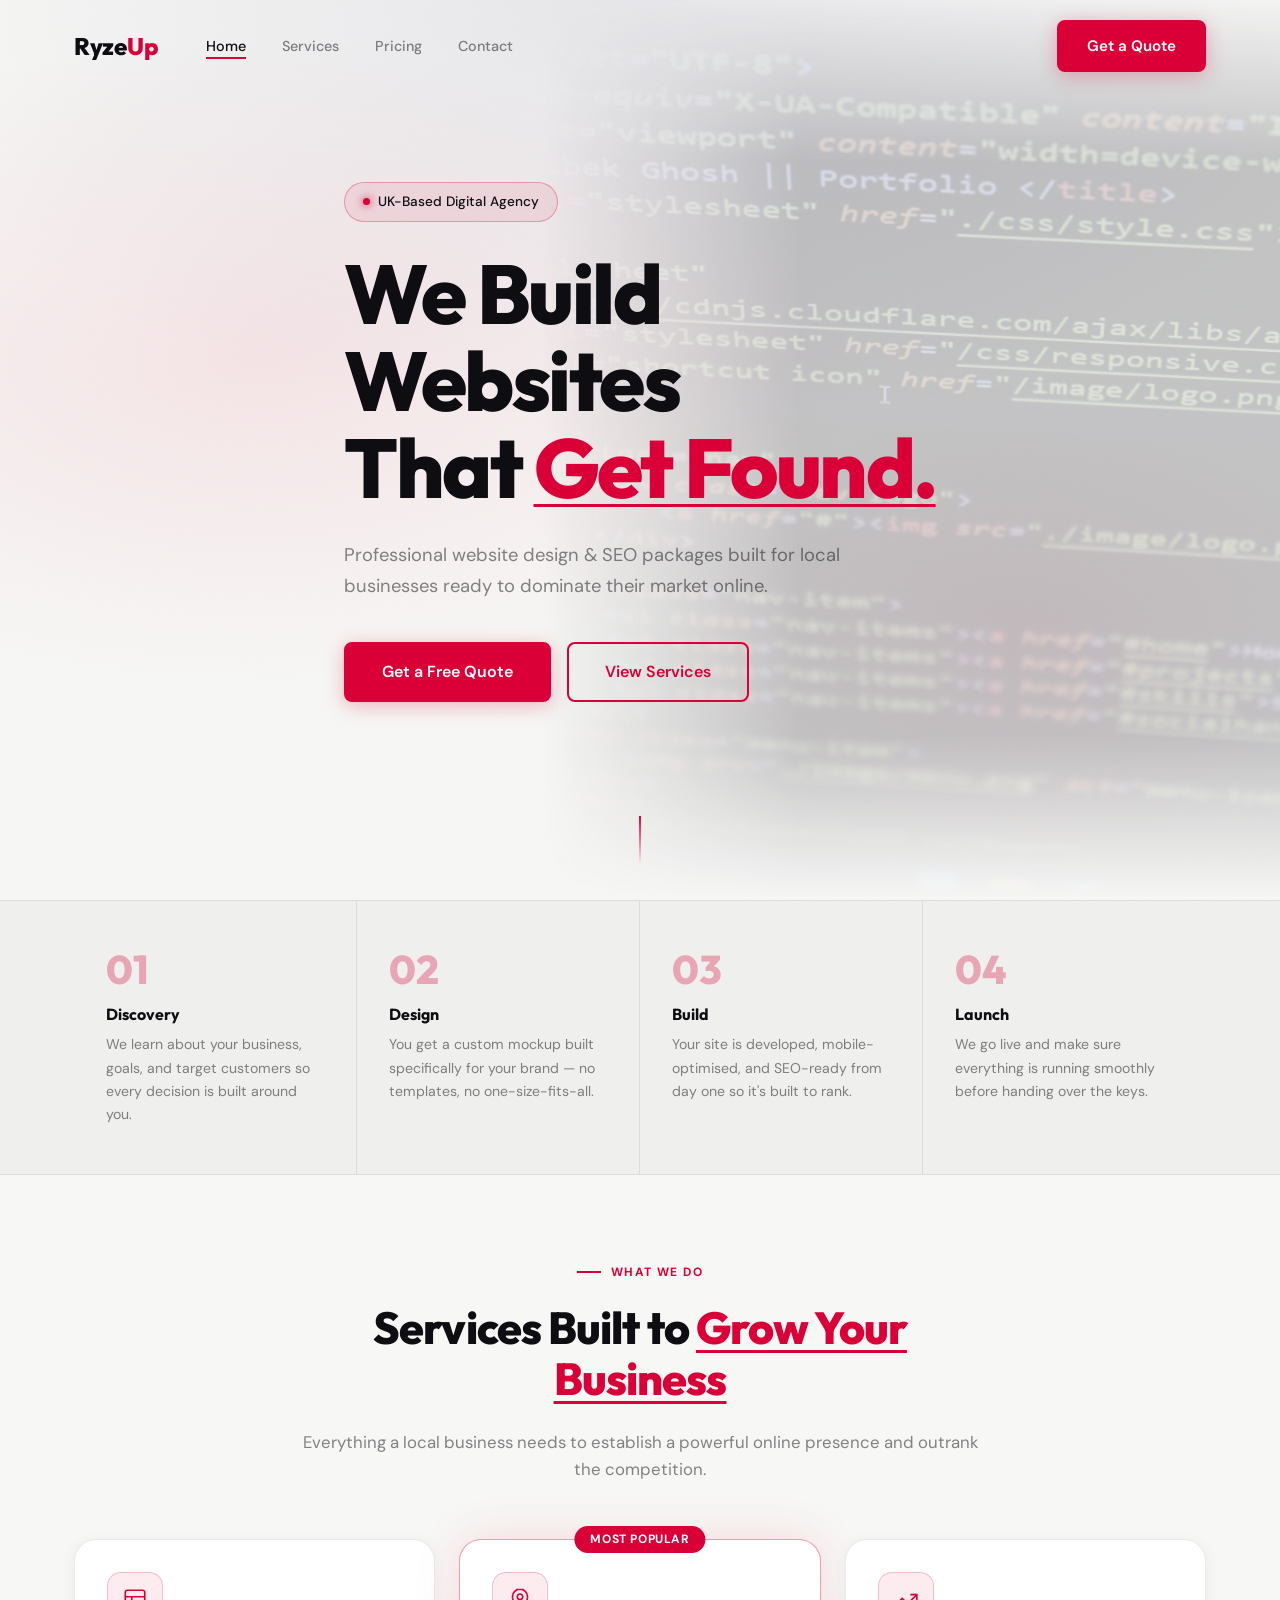
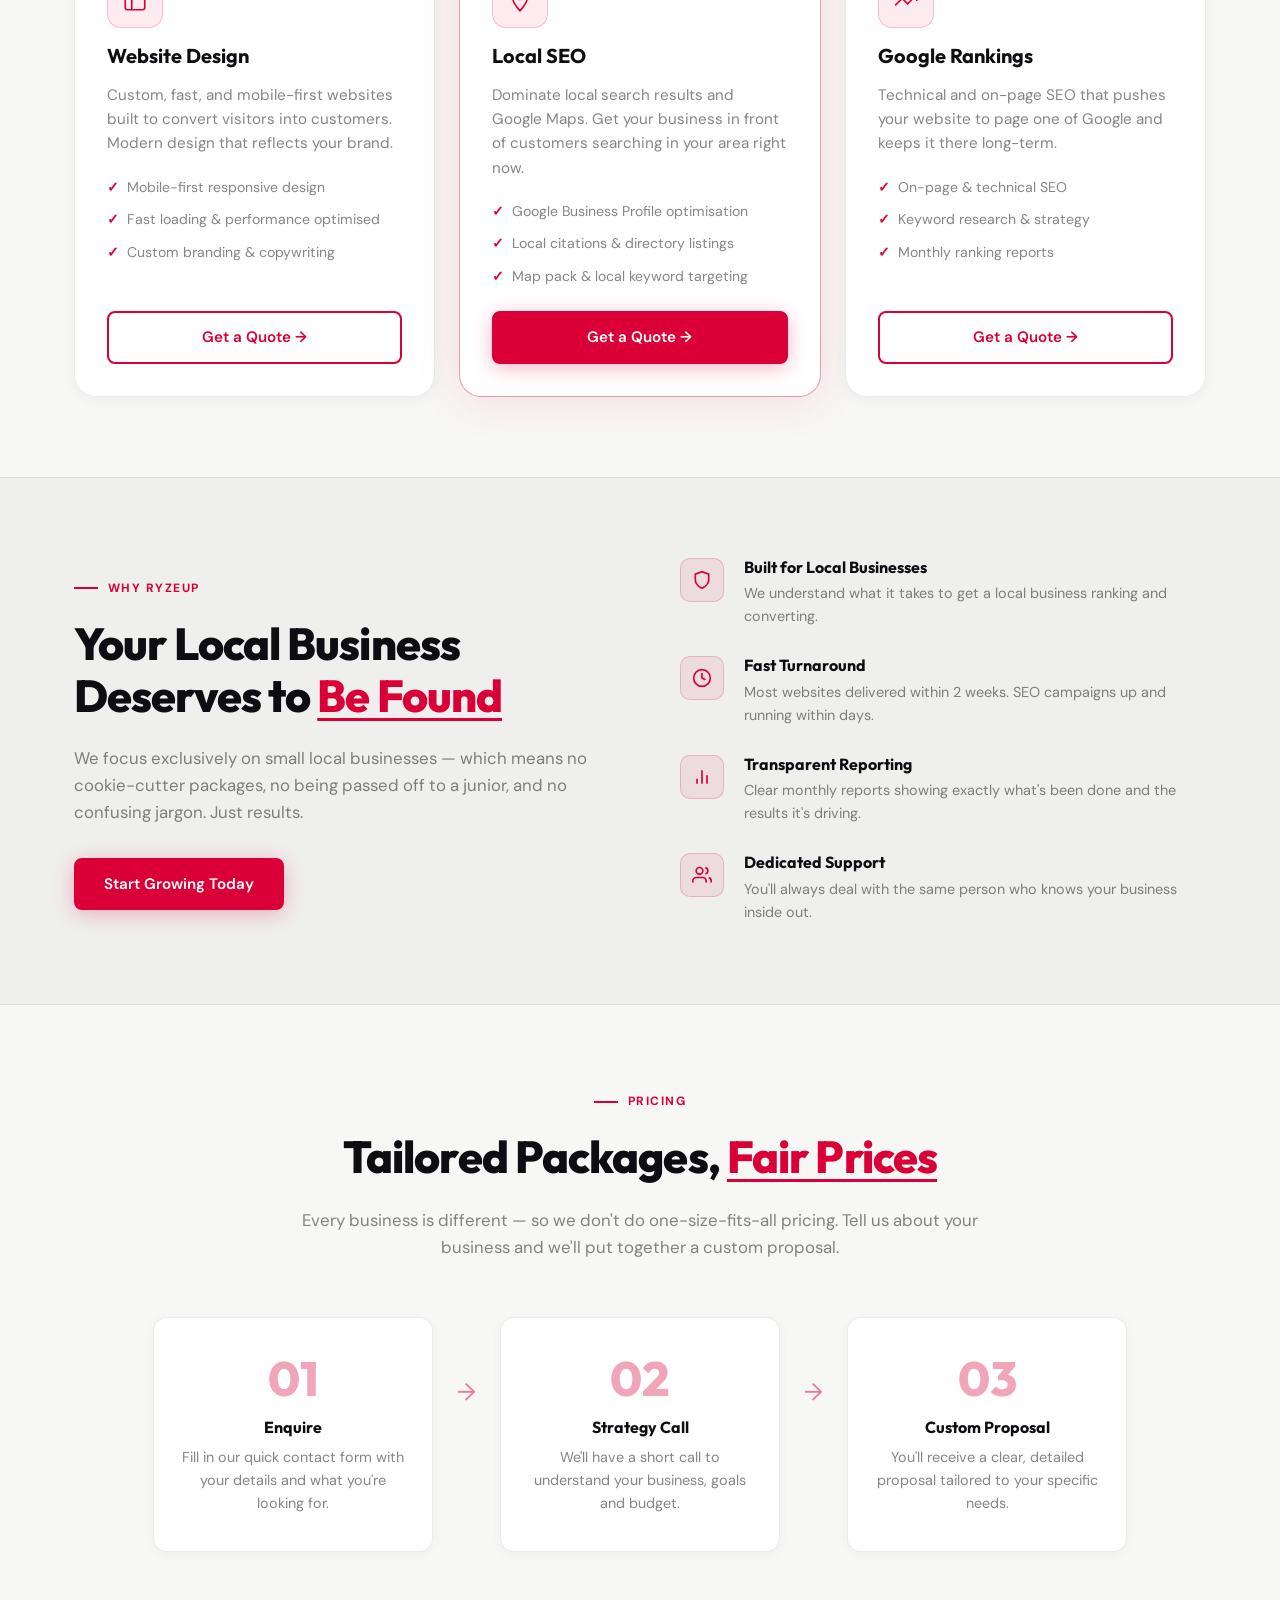
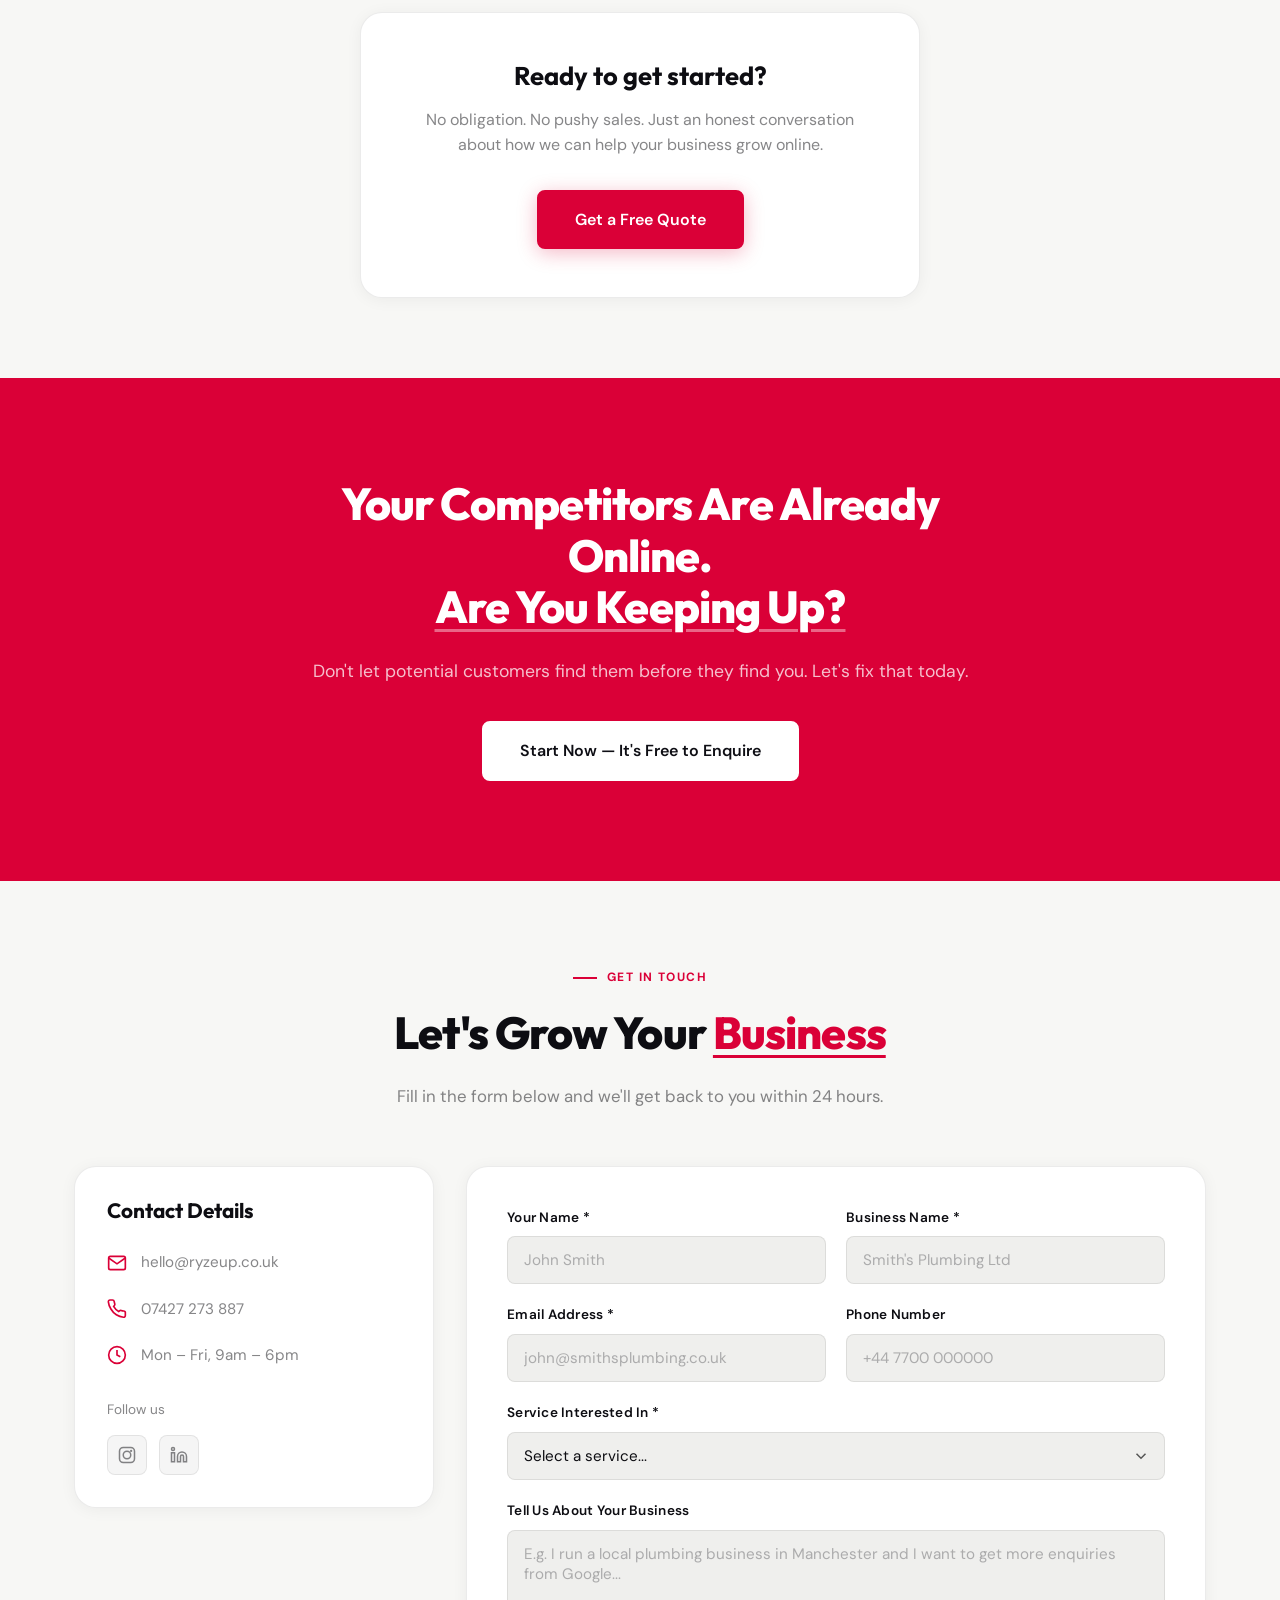
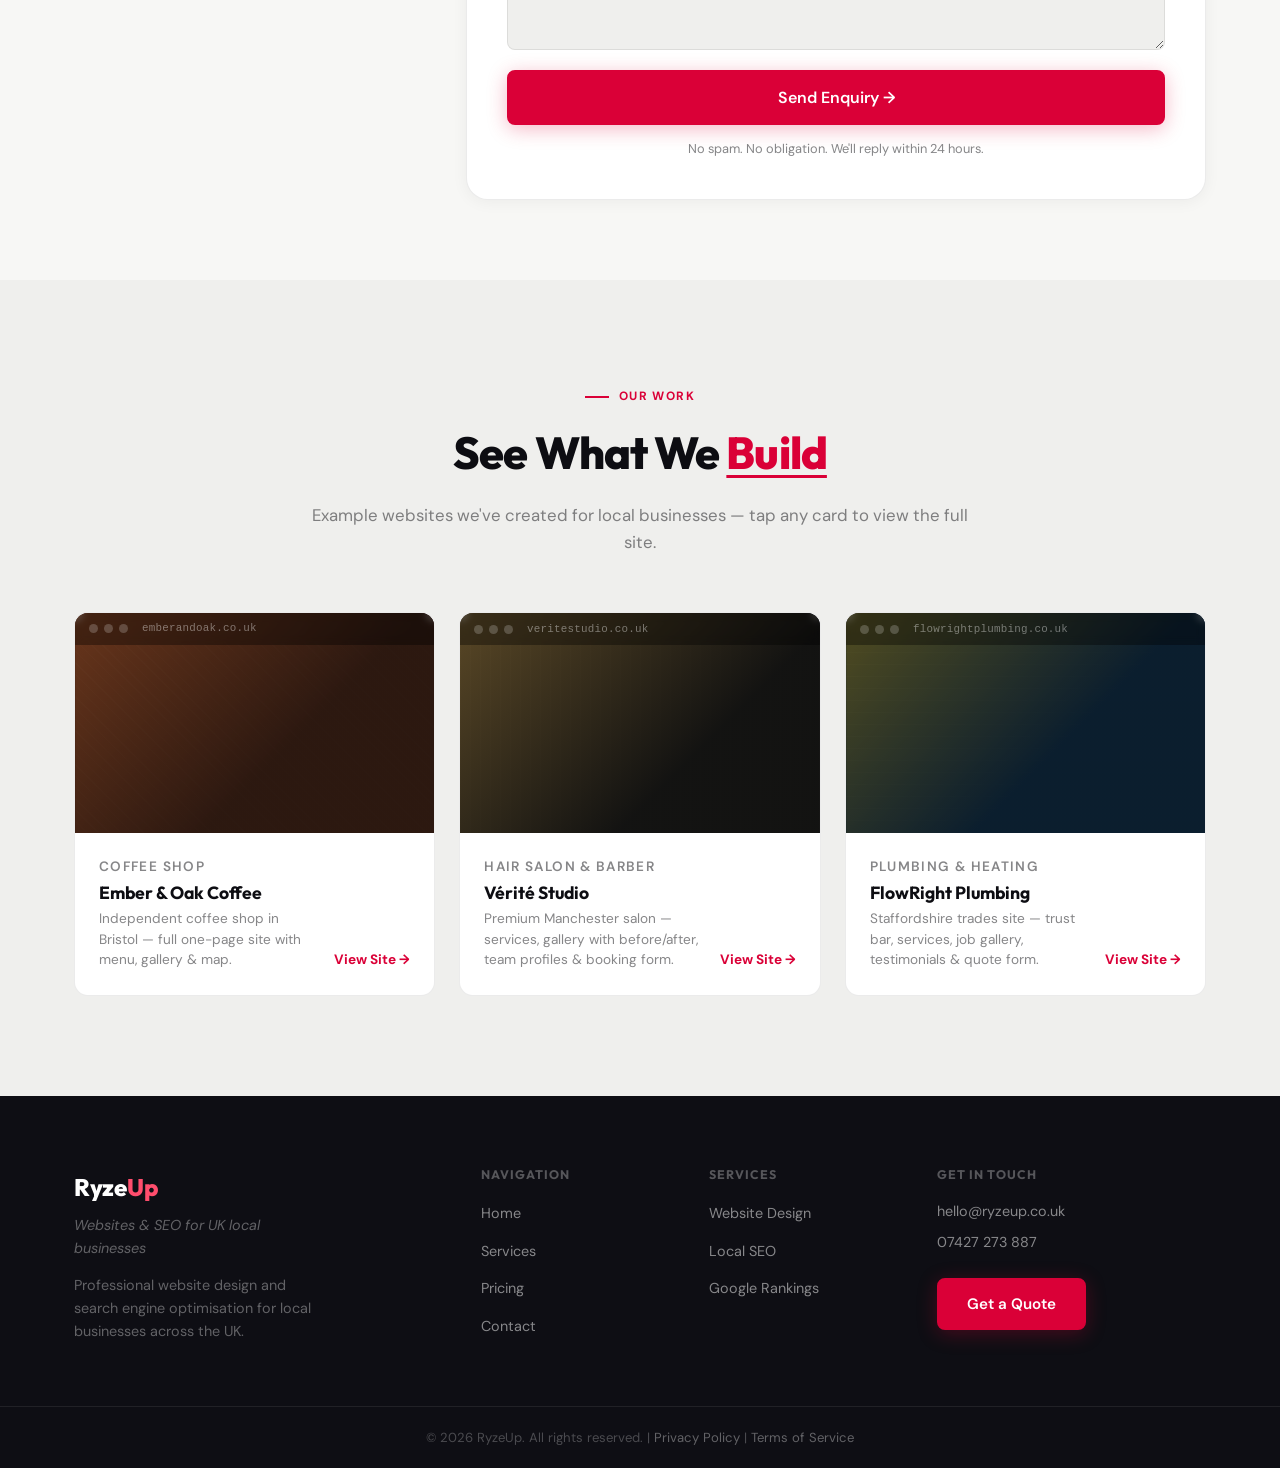
==== commit 7838dcf2: "Add FlowRight Plumbing demo site and homepage card Bold, utilitarian trades site (HTML/CSS/JS) for a" ====
--- a/index.html
+++ b/index.html
@@ -480,6 +480,23 @@
             <span class="work-card-cta">View Site →</span>
           </div>
         </a>
+        <a href="demo-plumber/index.html" target="_blank" rel="noopener noreferrer" class="work-card reveal">
+          <div class="work-card-preview">
+            <div class="work-card-bar">
+              <span class="wc-dot"></span><span class="wc-dot"></span><span class="wc-dot"></span>
+              <span class="wc-url">flowrightplumbing.co.uk</span>
+            </div>
+            <div class="work-card-bg work-card-plumber"></div>
+          </div>
+          <div class="work-card-info">
+            <div>
+              <p class="work-card-type">Plumbing &amp; Heating</p>
+              <h3>FlowRight Plumbing</h3>
+              <p>Staffordshire trades site — trust bar, services, job gallery, testimonials &amp; quote form.</p>
+            </div>
+            <span class="work-card-cta">View Site →</span>
+          </div>
+        </a>
       </div>
     </div>
   </section>
--- a/styles.css
+++ b/styles.css
@@ -1001,6 +1001,12 @@
     linear-gradient(135deg, rgba(201,151,58,0.35) 0%, rgba(17,17,16,0.85) 65%),
     repeating-linear-gradient(90deg, rgba(255,255,255,0.015) 0px, rgba(255,255,255,0.015) 1px, transparent 1px, transparent 10px);
 }
+.work-card-plumber {
+  background-color: #0B1E2E;
+  background-image:
+    linear-gradient(135deg, rgba(245,184,0,0.3) 0%, rgba(11,30,46,0.9) 60%),
+    repeating-linear-gradient(0deg, rgba(255,255,255,0.015) 0px, rgba(255,255,255,0.015) 1px, transparent 1px, transparent 12px);
+}
 
 .work-card-info {
   padding: 24px;
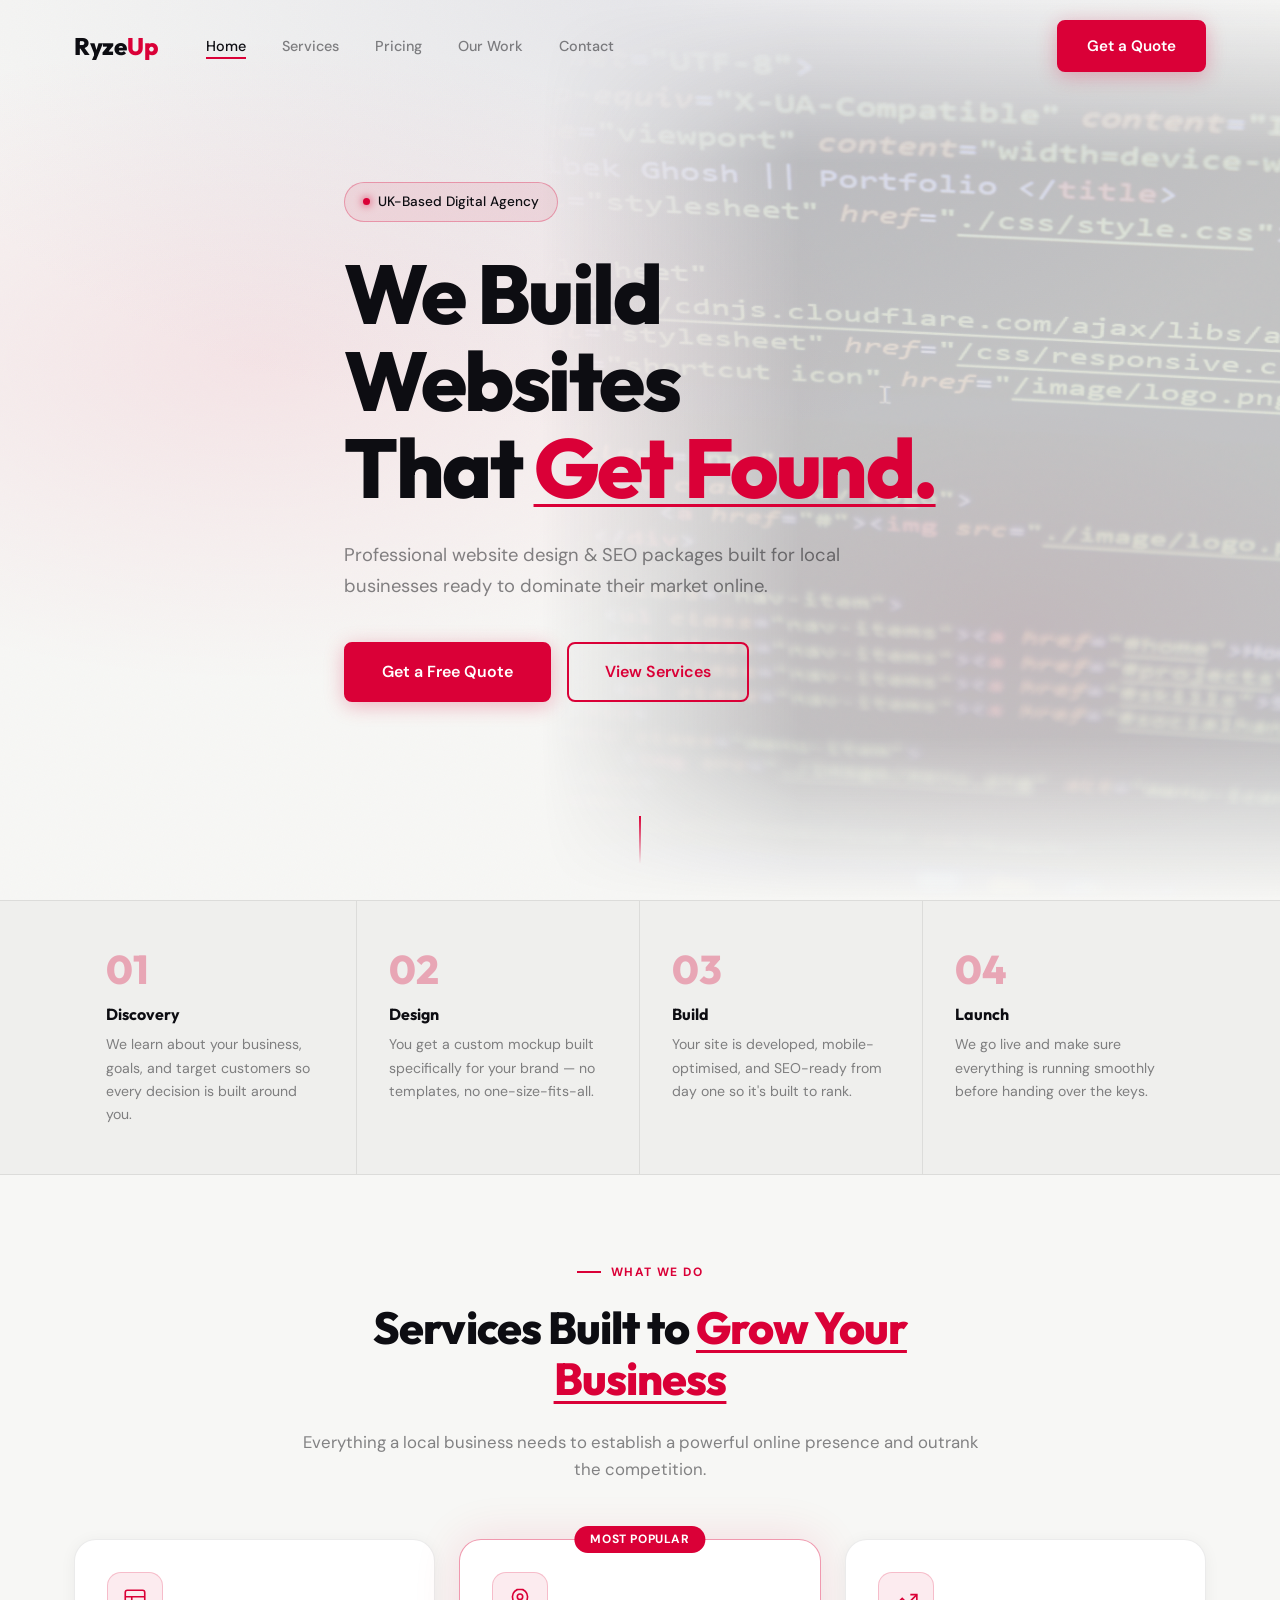
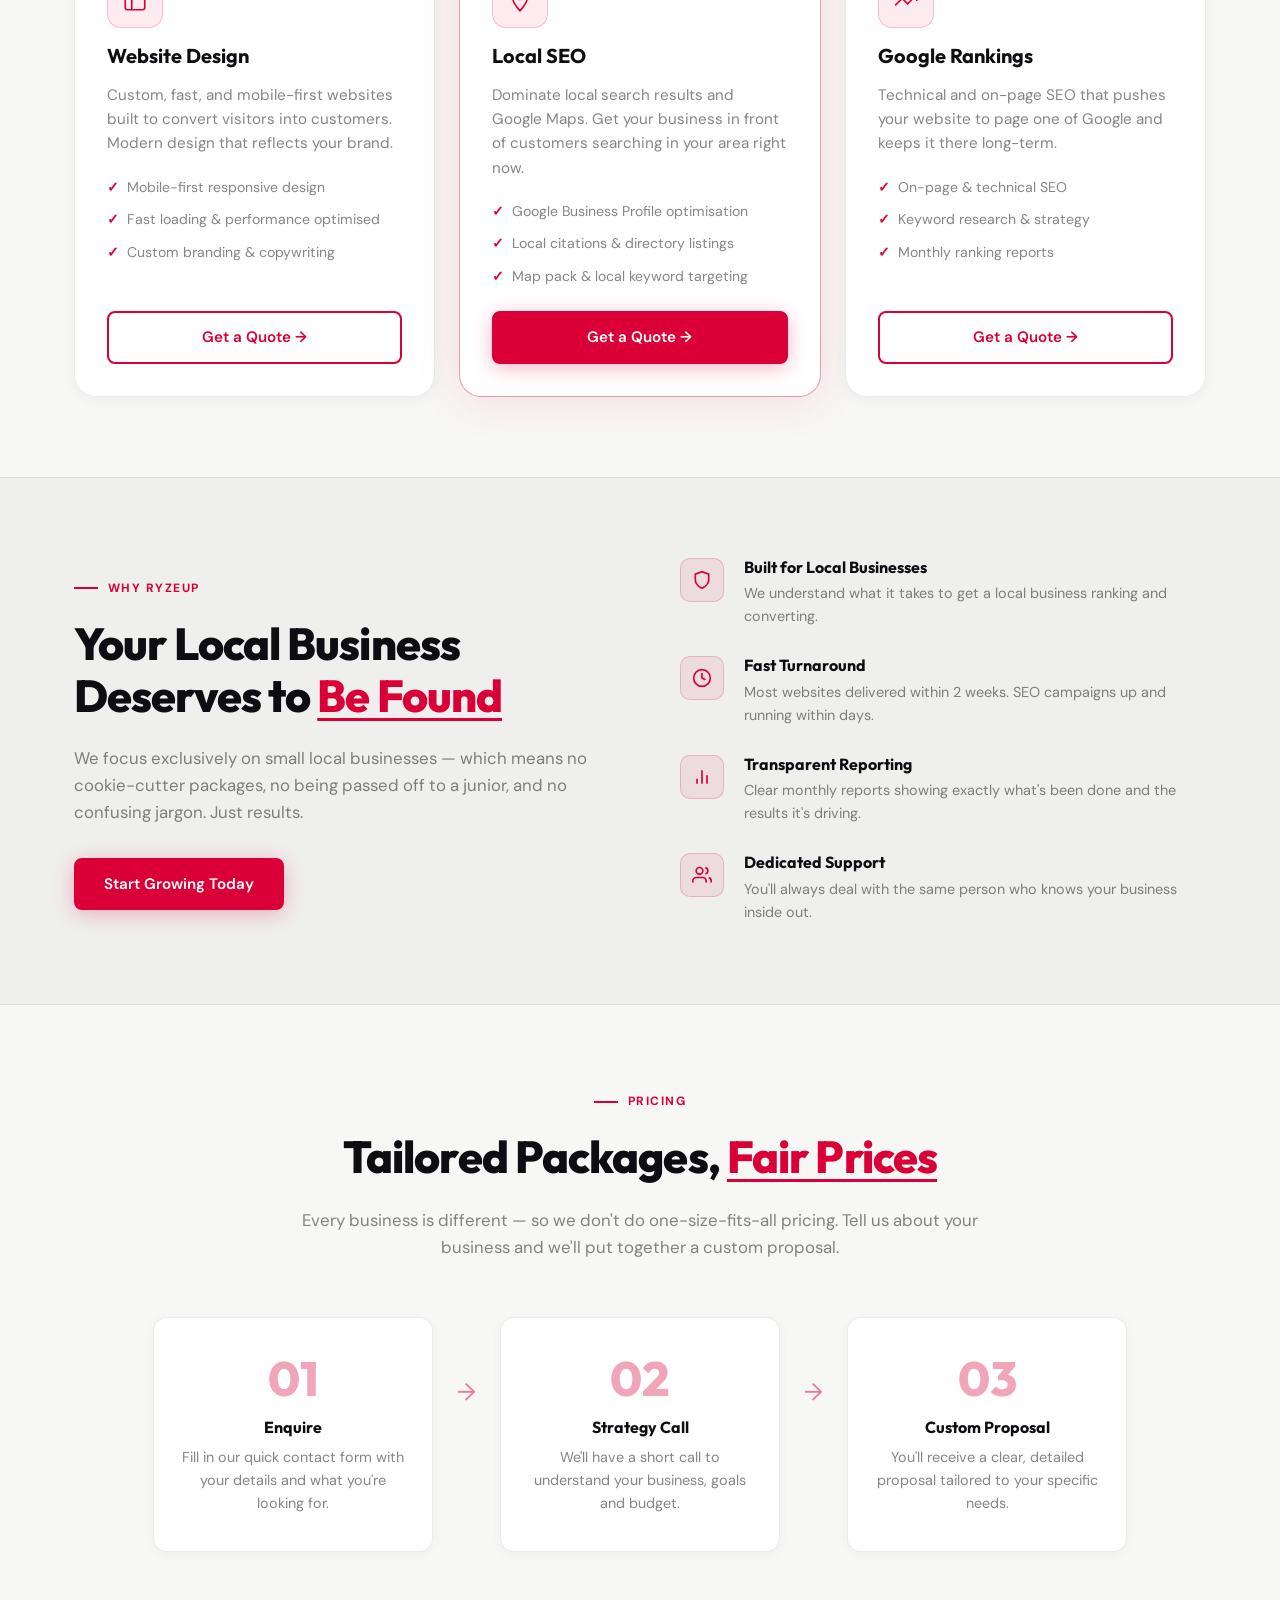
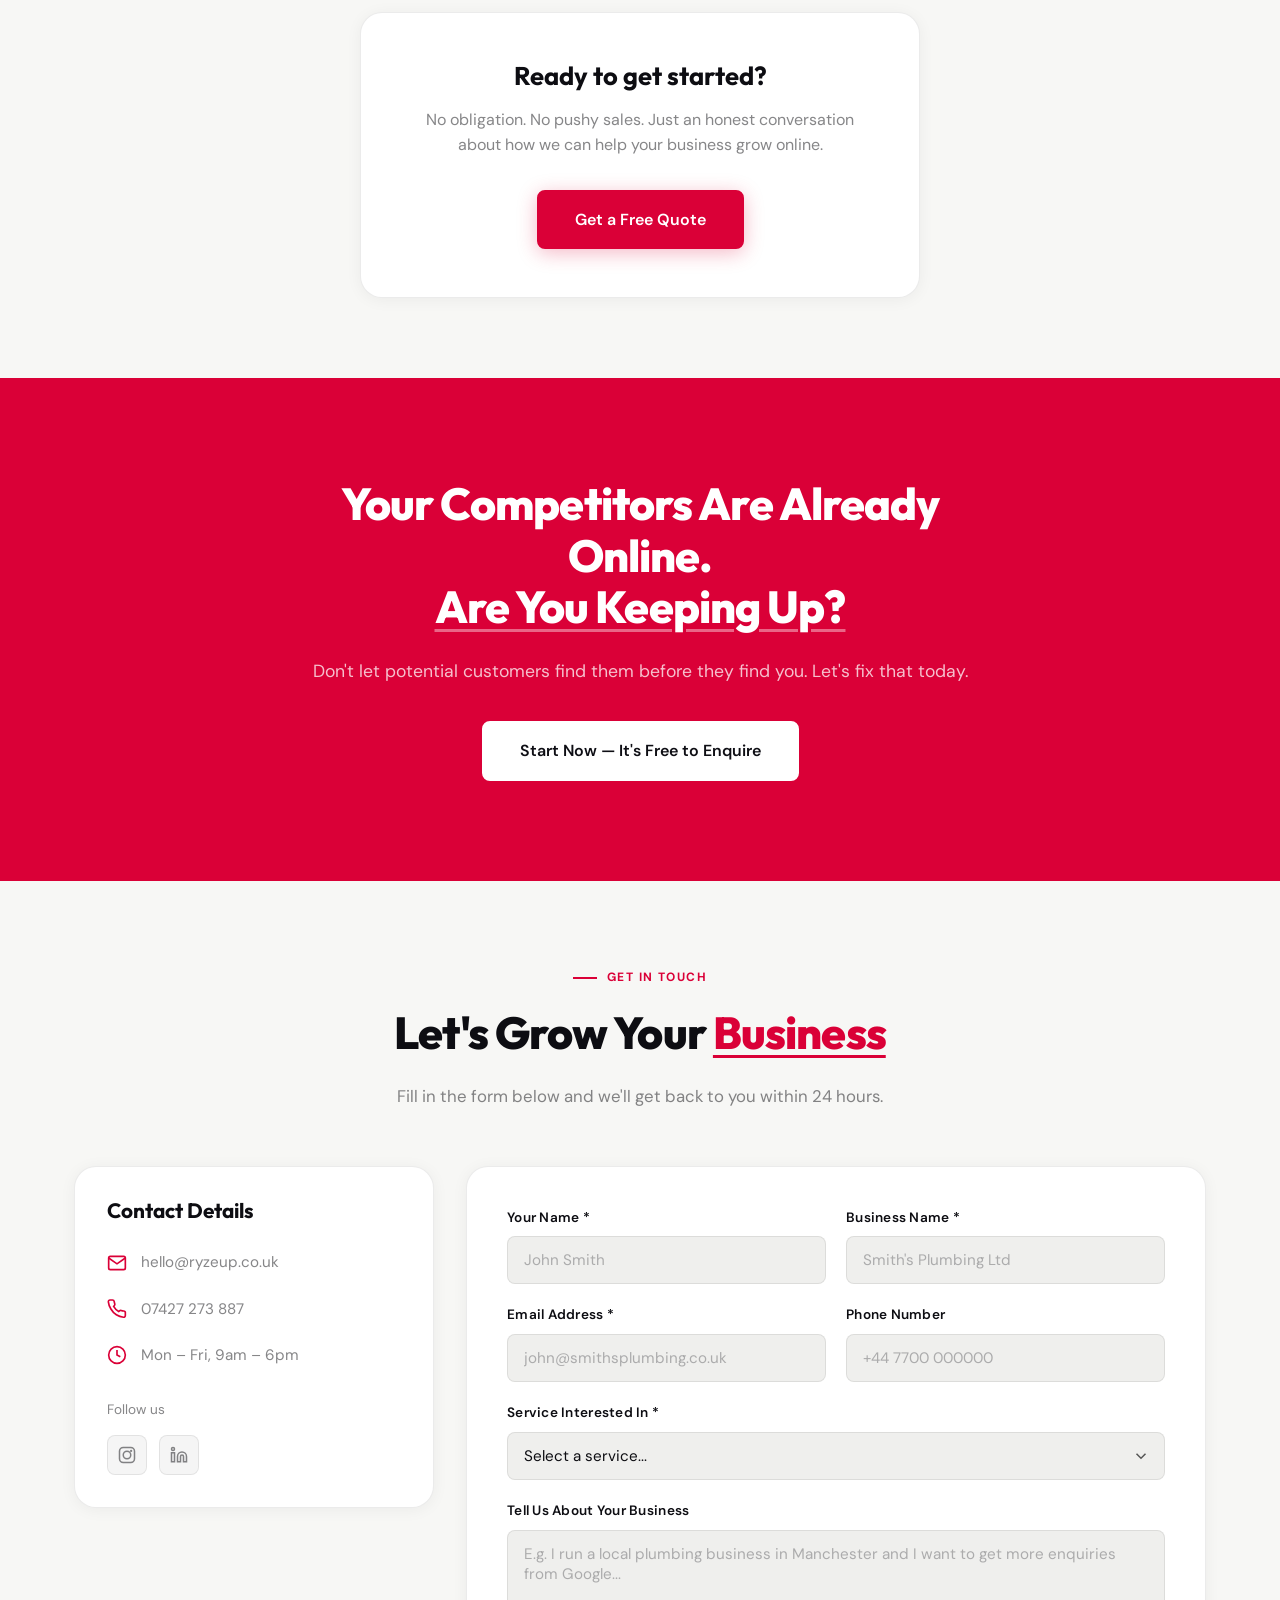
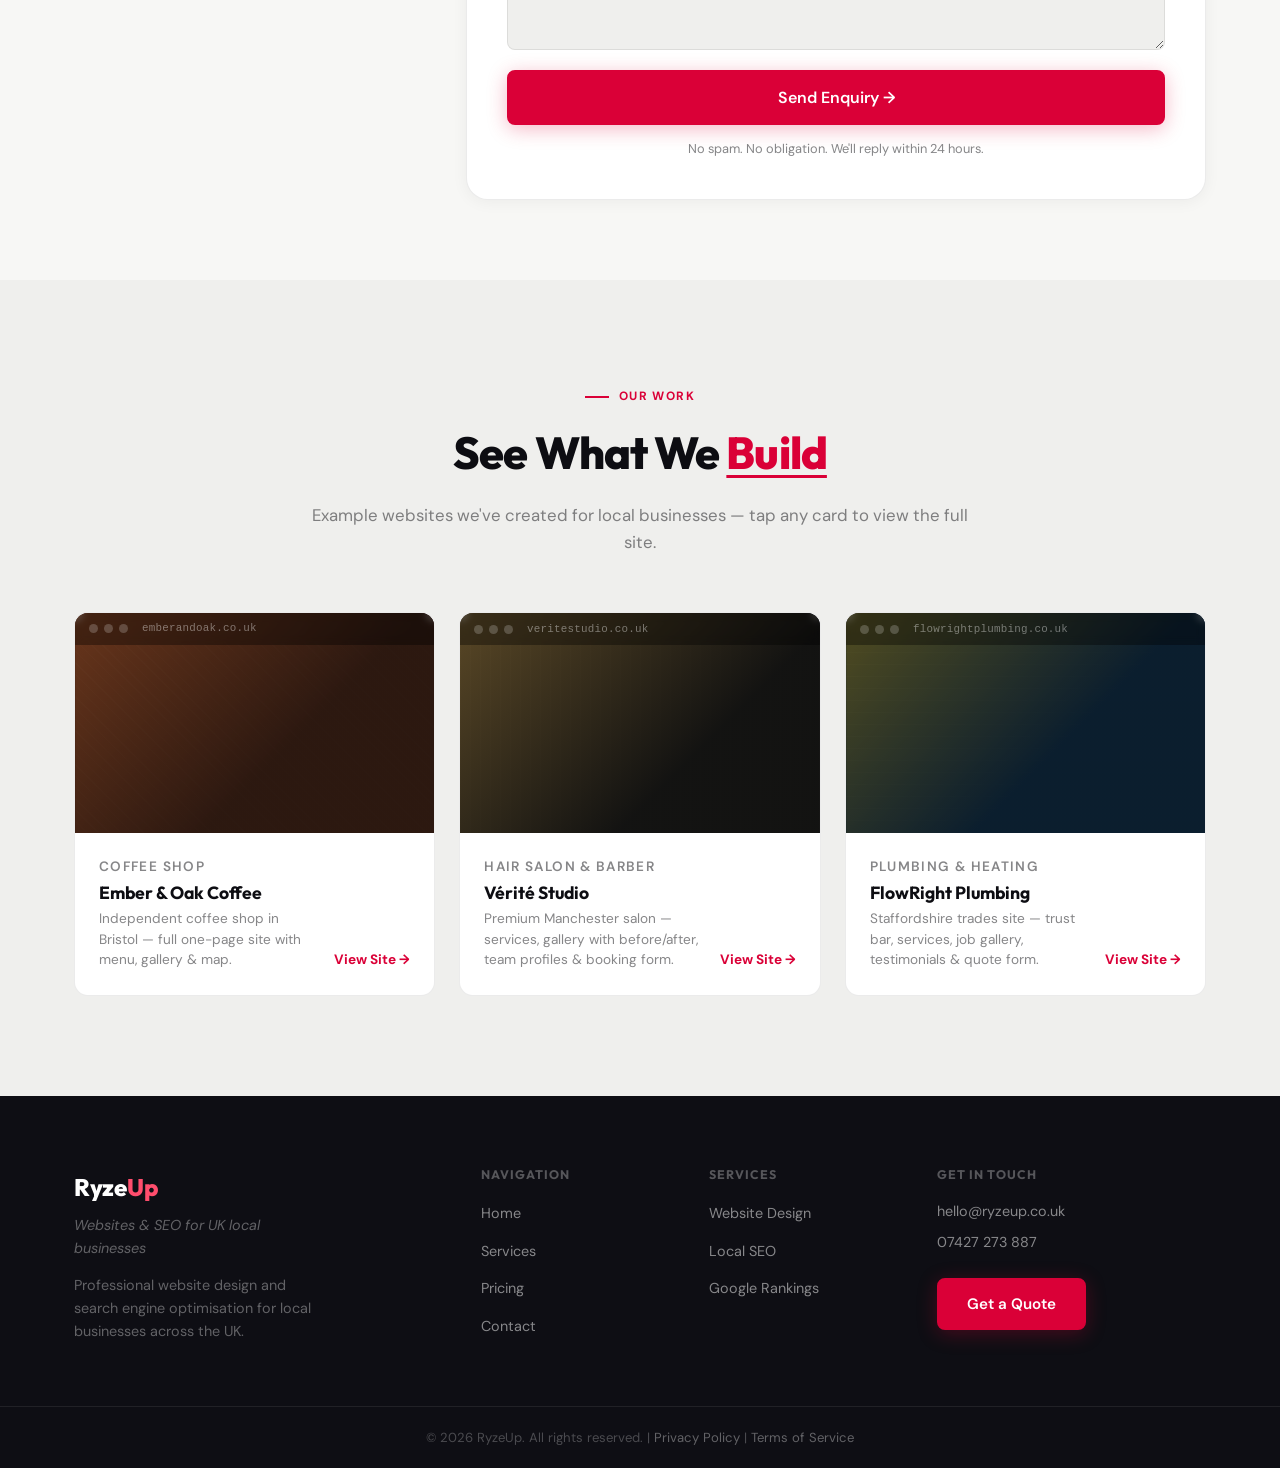
==== commit 8ee29797: "Add Our Work nav link to homepage Co-Authored-By: Claude Sonnet 4.6 <noreply@anthropic.com>" ====
--- a/index.html
+++ b/index.html
@@ -20,6 +20,7 @@
         <li><a href="#home" class="nav-link active">Home</a></li>
         <li><a href="#services" class="nav-link">Services</a></li>
         <li><a href="#pricing" class="nav-link">Pricing</a></li>
+        <li><a href="#our-work" class="nav-link">Our Work</a></li>
         <li><a href="#contact" class="nav-link">Contact</a></li>
       </ul>
       <a href="#contact" class="btn btn-primary nav-cta">Get a Quote</a>
@@ -438,7 +439,7 @@
   </section>
 
   <!-- ===================== WORK / DEMOS ===================== -->
-  <section class="work-section">
+  <section class="work-section" id="our-work">
     <div class="container">
       <div class="section-header reveal">
         <span class="section-tag">Our Work</span>
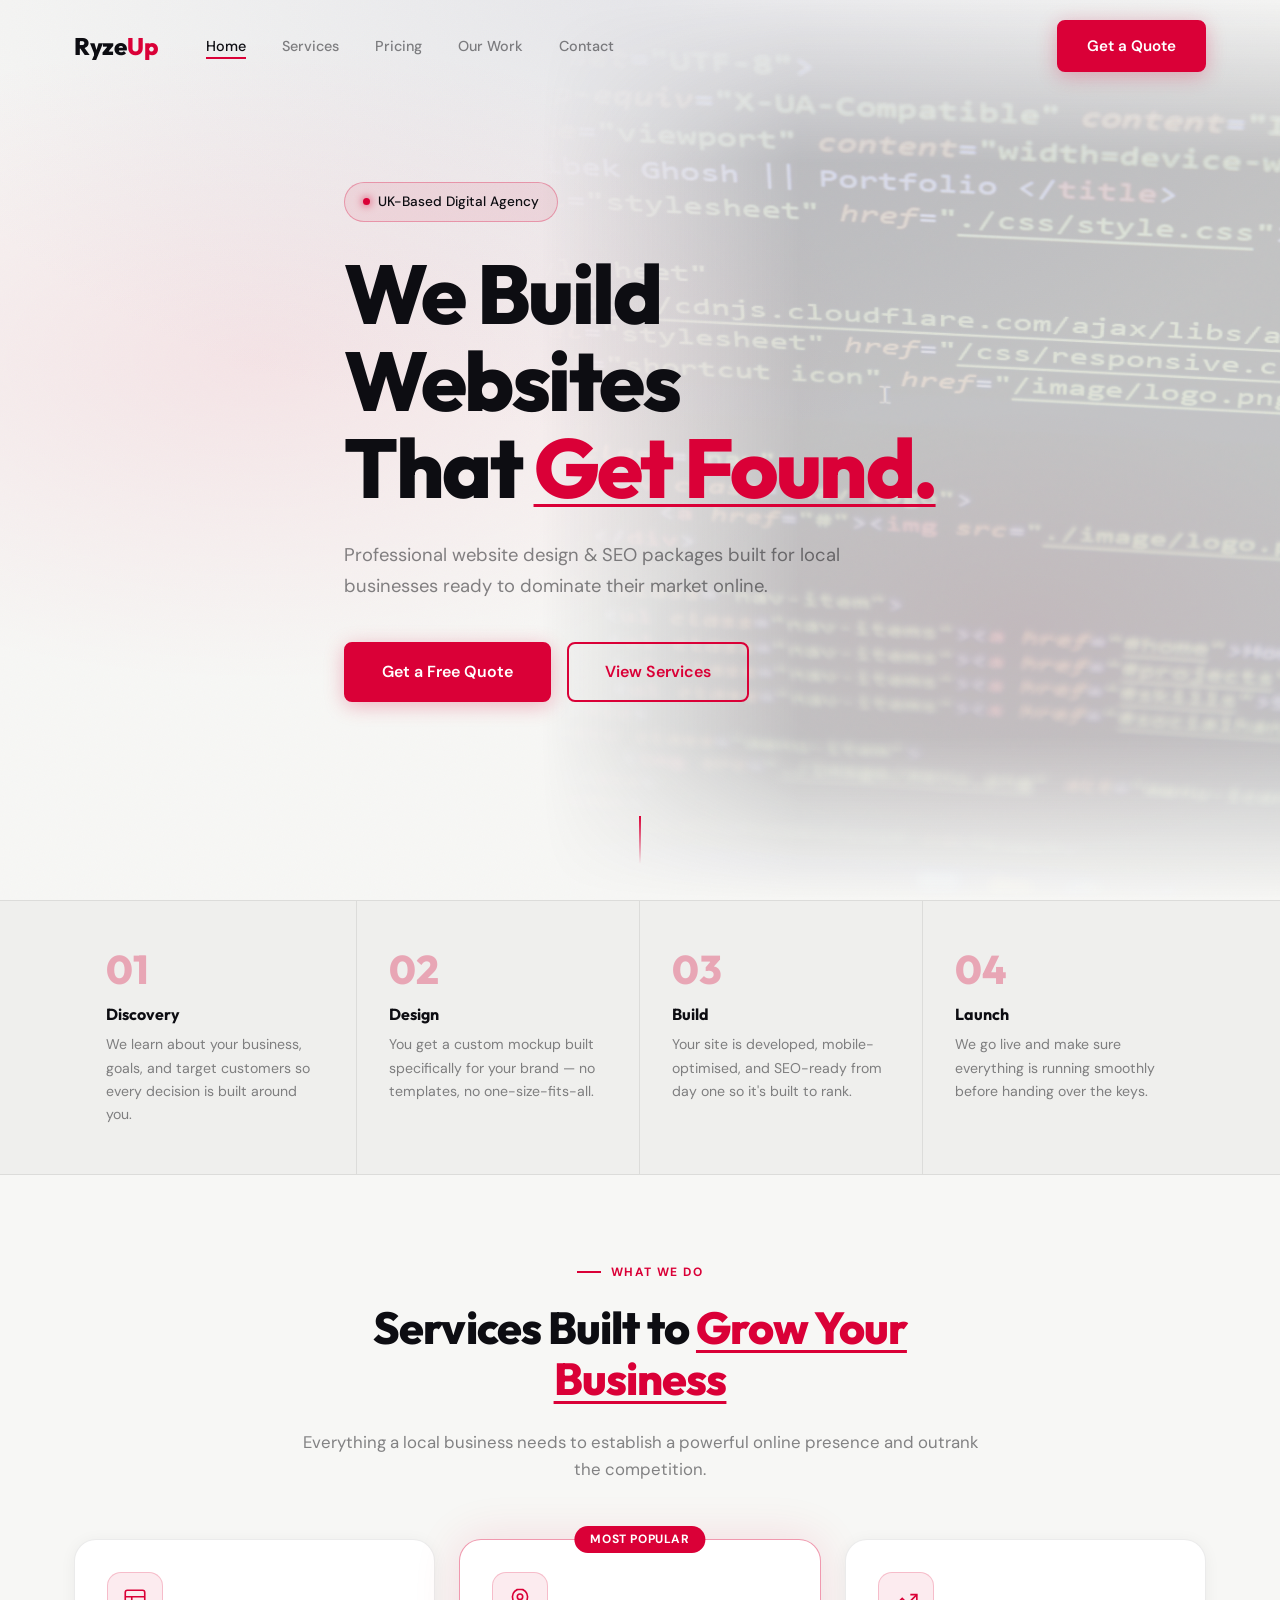
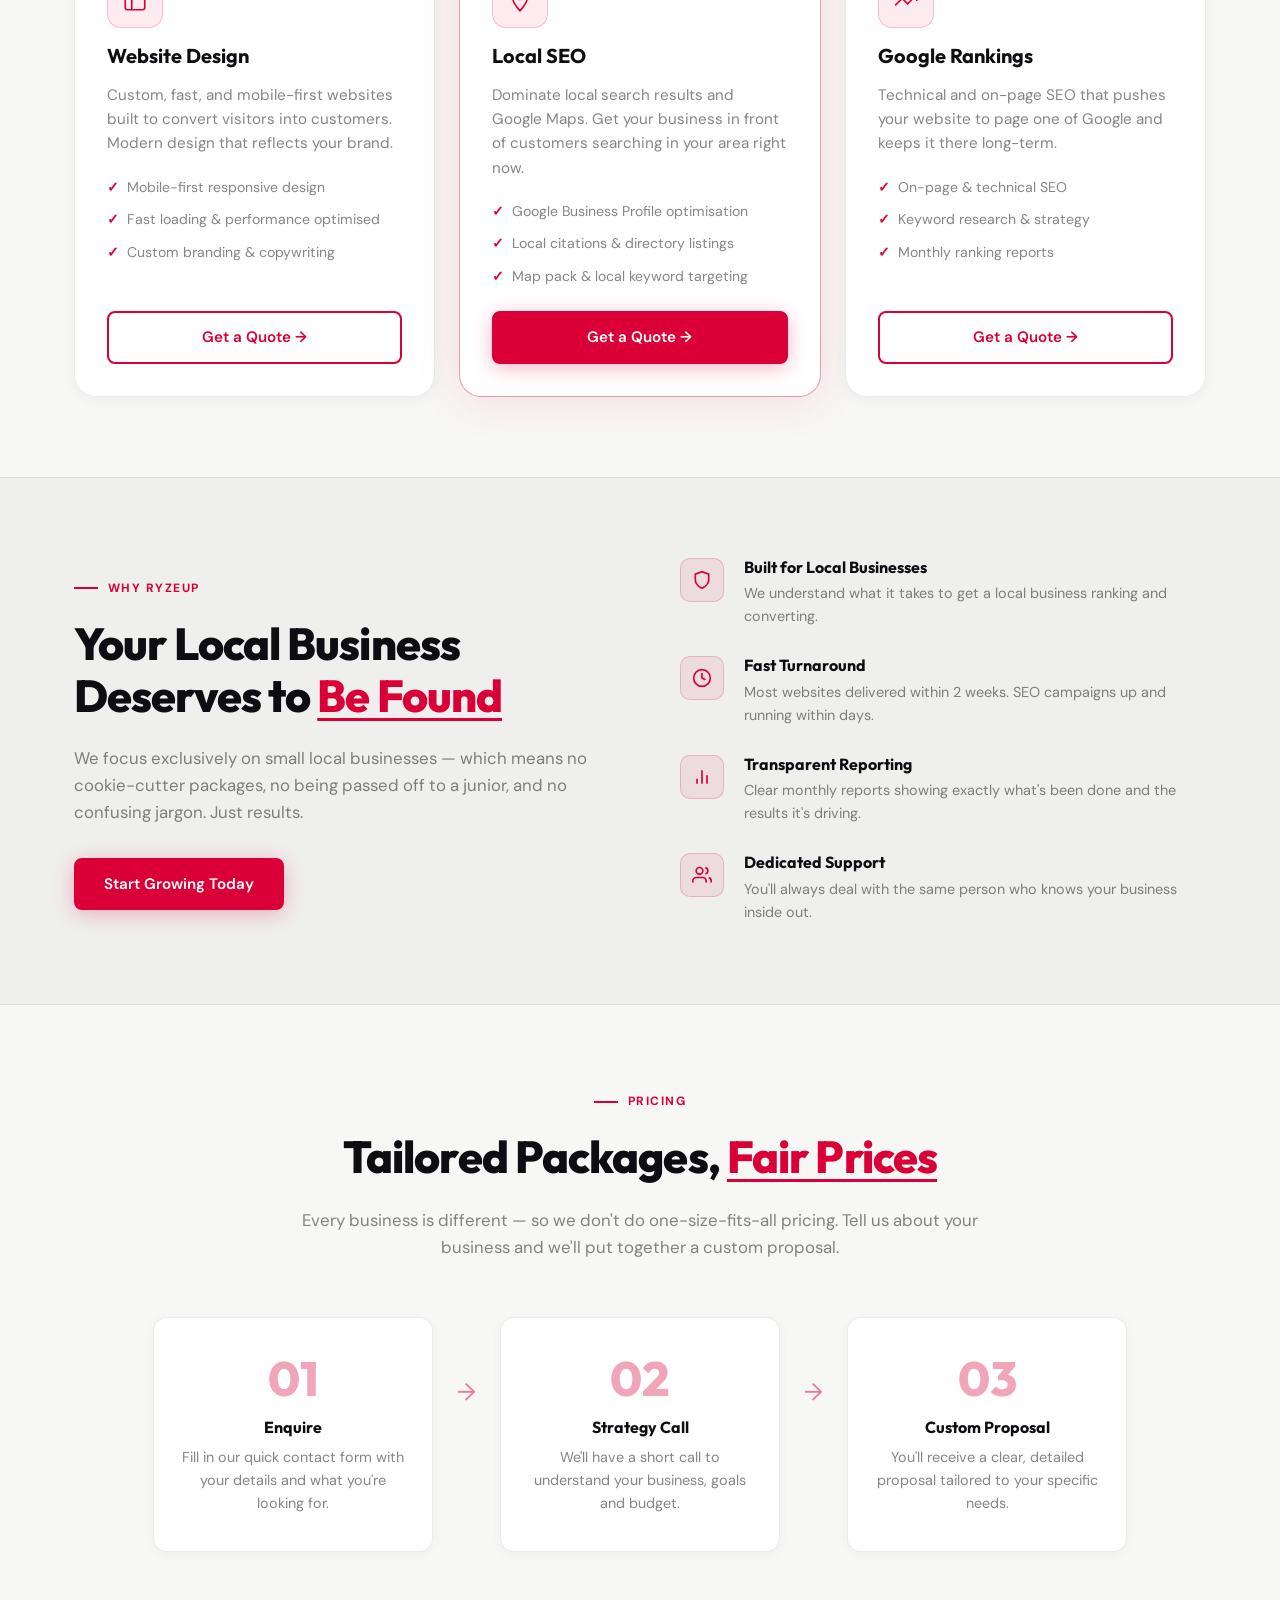
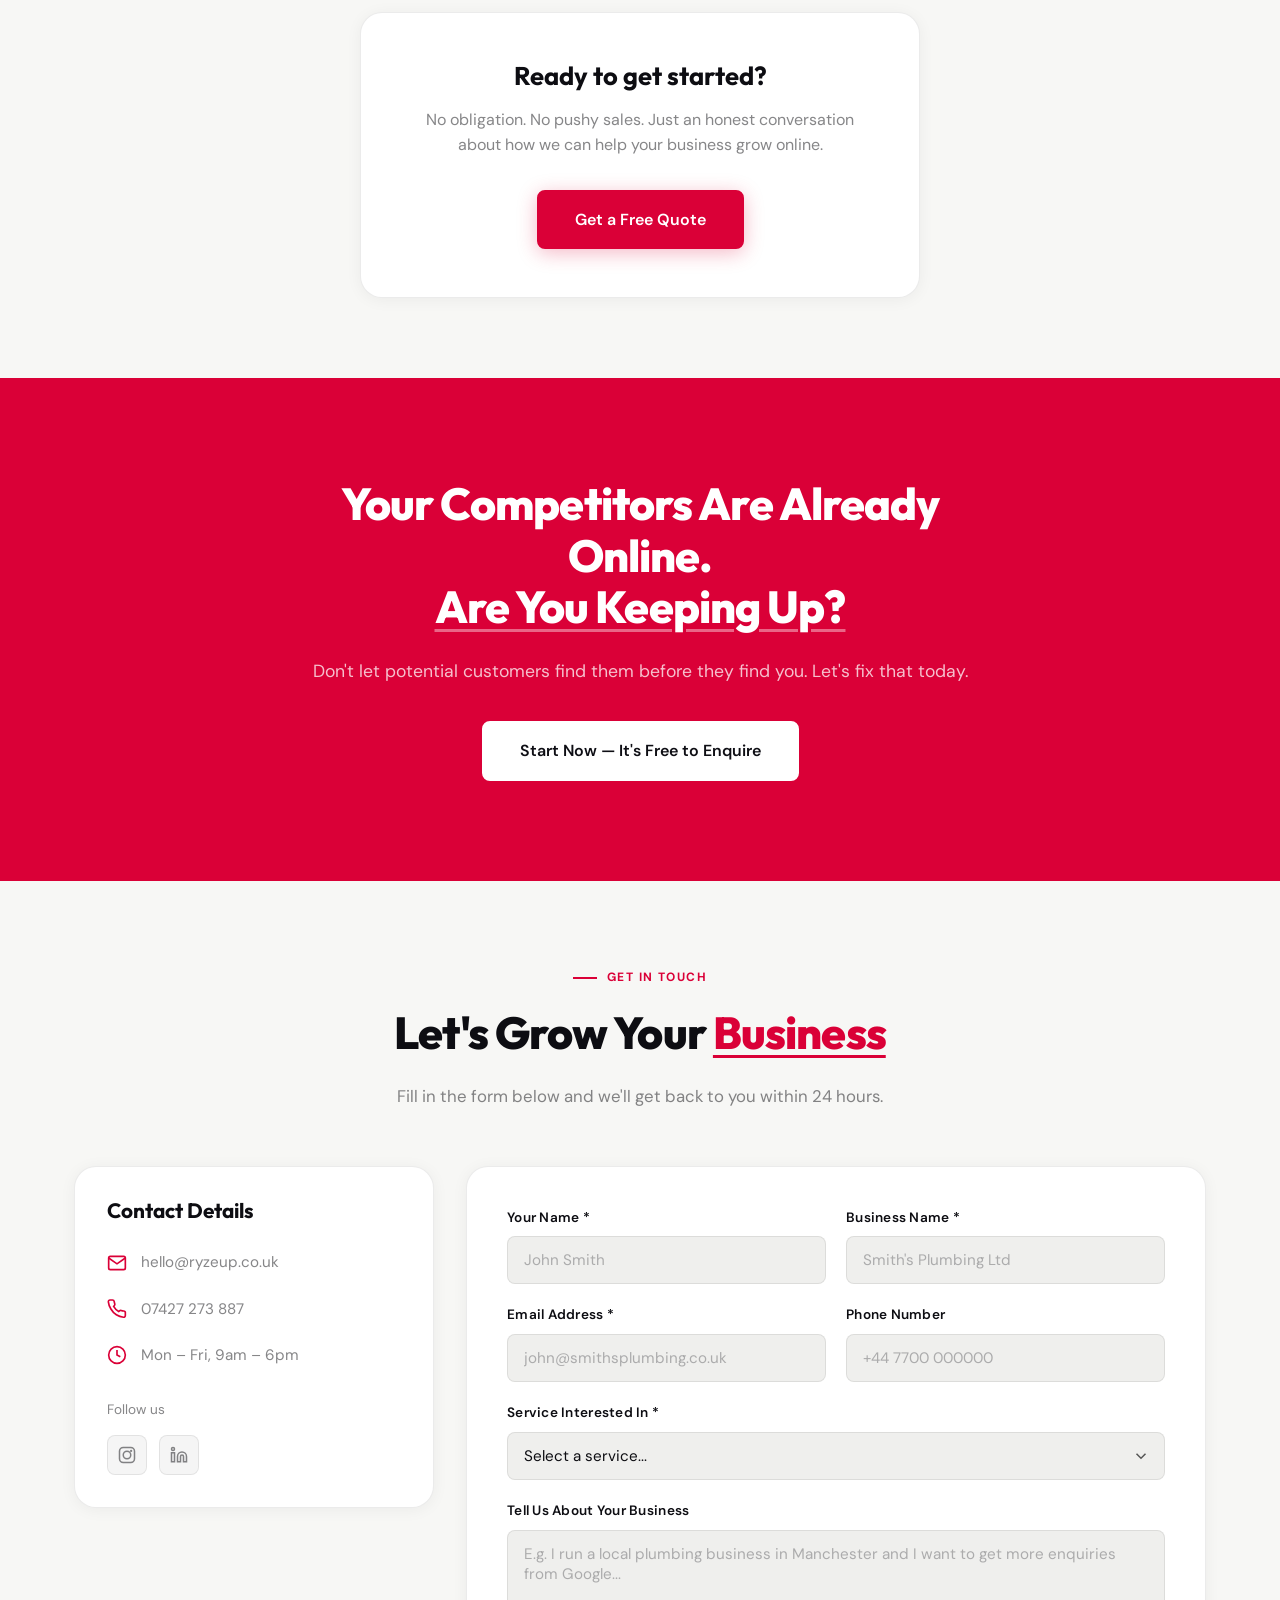
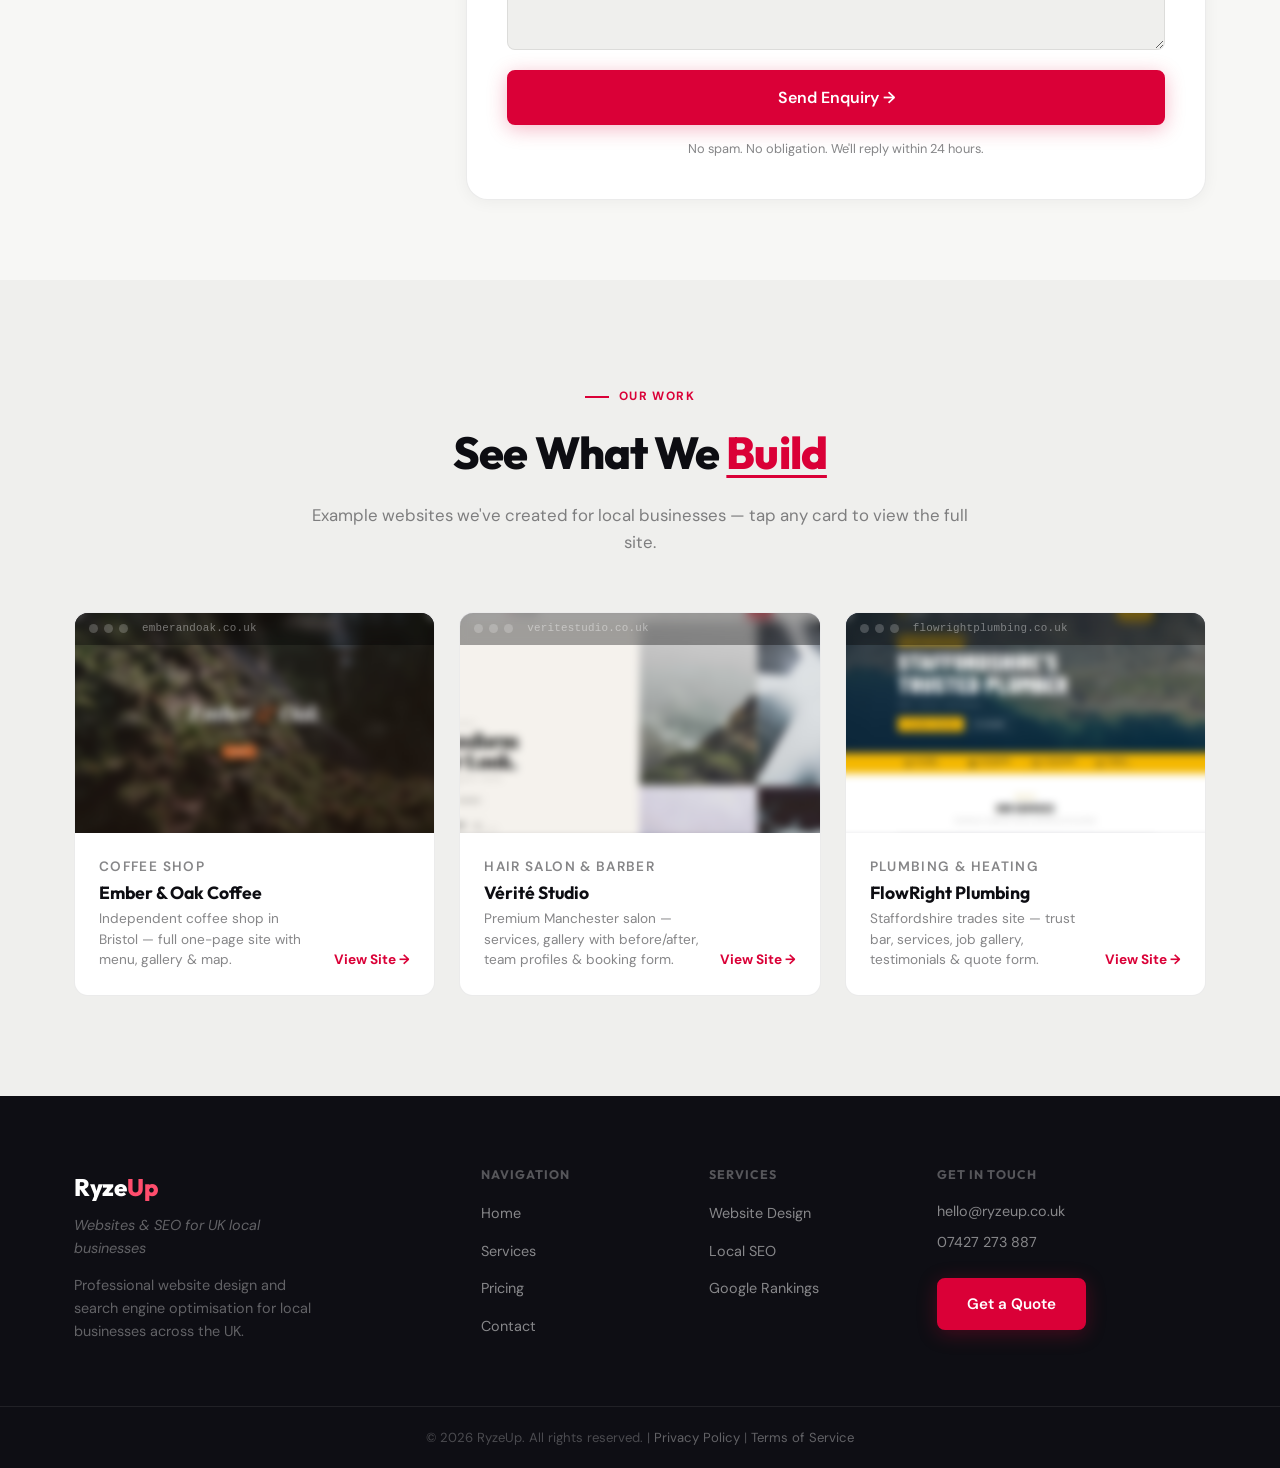
==== commit 44823235: "Add Privacy Policy and Terms of Service pages Create privacy-policy.html and terms.html matching the" ====
--- a/index.html
+++ b/index.html
@@ -536,7 +536,7 @@
     </div>
     <div class="footer-bottom">
       <div class="container">
-        <p>&copy; 2026 RyzeUp. All rights reserved. | <a href="#">Privacy Policy</a> | <a href="#">Terms of Service</a></p>
+        <p>&copy; 2026 RyzeUp. All rights reserved. | <a href="privacy-policy.html">Privacy Policy</a> | <a href="terms.html">Terms of Service</a></p>
       </div>
     </div>
   </footer>
--- a/styles.css
+++ b/styles.css
@@ -854,6 +854,110 @@
   transition: color var(--transition);
 }
 .footer-bottom a:hover { color: #fff; }
+
+/* ============================================================
+   LEGAL PAGES
+   ============================================================ */
+
+.legal-hero {
+  padding: 120px 0 40px;
+  background: var(--bg);
+  border-bottom: 1px solid var(--border);
+}
+.legal-hero h1 {
+  font-size: clamp(1.8rem, 4vw, 2.8rem);
+  font-weight: 800;
+  letter-spacing: -0.02em;
+  margin-bottom: 8px;
+}
+.legal-meta {
+  font-size: 0.85rem;
+  color: var(--muted);
+}
+
+.legal-body {
+  padding: 56px 0 96px;
+}
+.legal-col {
+  max-width: 720px;
+}
+.legal-col h2 {
+  font-size: 0.75rem;
+  font-weight: 700;
+  letter-spacing: 0.1em;
+  text-transform: uppercase;
+  color: var(--accent);
+  margin-top: 44px;
+  margin-bottom: 14px;
+}
+.legal-col h2:first-child { margin-top: 0; }
+.legal-col p {
+  margin-bottom: 14px;
+  line-height: 1.75;
+  font-size: 0.95rem;
+  color: var(--muted);
+}
+.legal-col ul,
+.legal-col ol {
+  list-style: disc;
+  padding-left: 22px;
+  margin-bottom: 16px;
+}
+.legal-col li {
+  color: var(--muted);
+  margin-bottom: 6px;
+  line-height: 1.7;
+  font-size: 0.95rem;
+}
+.legal-col a {
+  color: var(--accent);
+  text-decoration: underline;
+  text-underline-offset: 2px;
+}
+.legal-col strong { color: var(--text); }
+
+.legal-col table {
+  width: 100%;
+  border-collapse: collapse;
+  margin: 8px 0 20px;
+  font-size: 0.9rem;
+}
+.legal-col th {
+  text-align: left;
+  padding: 10px 14px;
+  background: var(--surface);
+  font-weight: 700;
+  font-size: 0.75rem;
+  letter-spacing: 0.07em;
+  text-transform: uppercase;
+  color: var(--text);
+  border: 1px solid var(--border);
+}
+.legal-col td {
+  padding: 10px 14px;
+  border: 1px solid var(--border);
+  color: var(--muted);
+  vertical-align: top;
+  line-height: 1.6;
+}
+.legal-col td:first-child {
+  font-weight: 600;
+  color: var(--text);
+  white-space: nowrap;
+}
+
+.legal-box {
+  background: var(--surface);
+  border: 1px solid var(--border);
+  border-radius: var(--radius);
+  padding: 18px 22px;
+  margin: 16px 0 24px;
+}
+.legal-box p {
+  margin-bottom: 6px;
+  font-size: 0.9rem;
+}
+.legal-box p:last-child { margin-bottom: 0; }
 
 /* ============================================================
    RESPONSIVE
@@ -985,27 +1089,27 @@
   position: absolute;
   inset: 0;
   background-size: cover;
-  background-position: center;
-  transition: transform 0.6s ease;
-}
-.work-card:hover .work-card-bg { transform: scale(1.04); }
+  background-position: top center;
+  /* scale slightly so blur edge doesn't show */
+  transform: scale(1.06);
+  filter: blur(4px);
+  transition: transform 0.5s ease, filter 0.5s ease;
+}
+.work-card:hover .work-card-bg {
+  transform: scale(1.1);
+  filter: blur(0px);
+}
 .work-card-coffee {
+  background-image: url('assets/preview-coffee.jpg');
   background-color: #2C1810;
-  background-image:
-    linear-gradient(135deg, rgba(196,98,45,0.4) 0%, rgba(44,24,16,0.8) 60%),
-    repeating-linear-gradient(45deg, rgba(255,255,255,0.02) 0px, rgba(255,255,255,0.02) 1px, transparent 1px, transparent 8px);
 }
 .work-card-salon {
-  background-color: #1E1D1B;
-  background-image:
-    linear-gradient(135deg, rgba(201,151,58,0.35) 0%, rgba(17,17,16,0.85) 65%),
-    repeating-linear-gradient(90deg, rgba(255,255,255,0.015) 0px, rgba(255,255,255,0.015) 1px, transparent 1px, transparent 10px);
+  background-image: url('assets/preview-salon.jpg');
+  background-color: #F5F2EE;
 }
 .work-card-plumber {
+  background-image: url('assets/preview-plumber.jpg');
   background-color: #0B1E2E;
-  background-image:
-    linear-gradient(135deg, rgba(245,184,0,0.3) 0%, rgba(11,30,46,0.9) 60%),
-    repeating-linear-gradient(0deg, rgba(255,255,255,0.015) 0px, rgba(255,255,255,0.015) 1px, transparent 1px, transparent 12px);
 }
 
 .work-card-info {
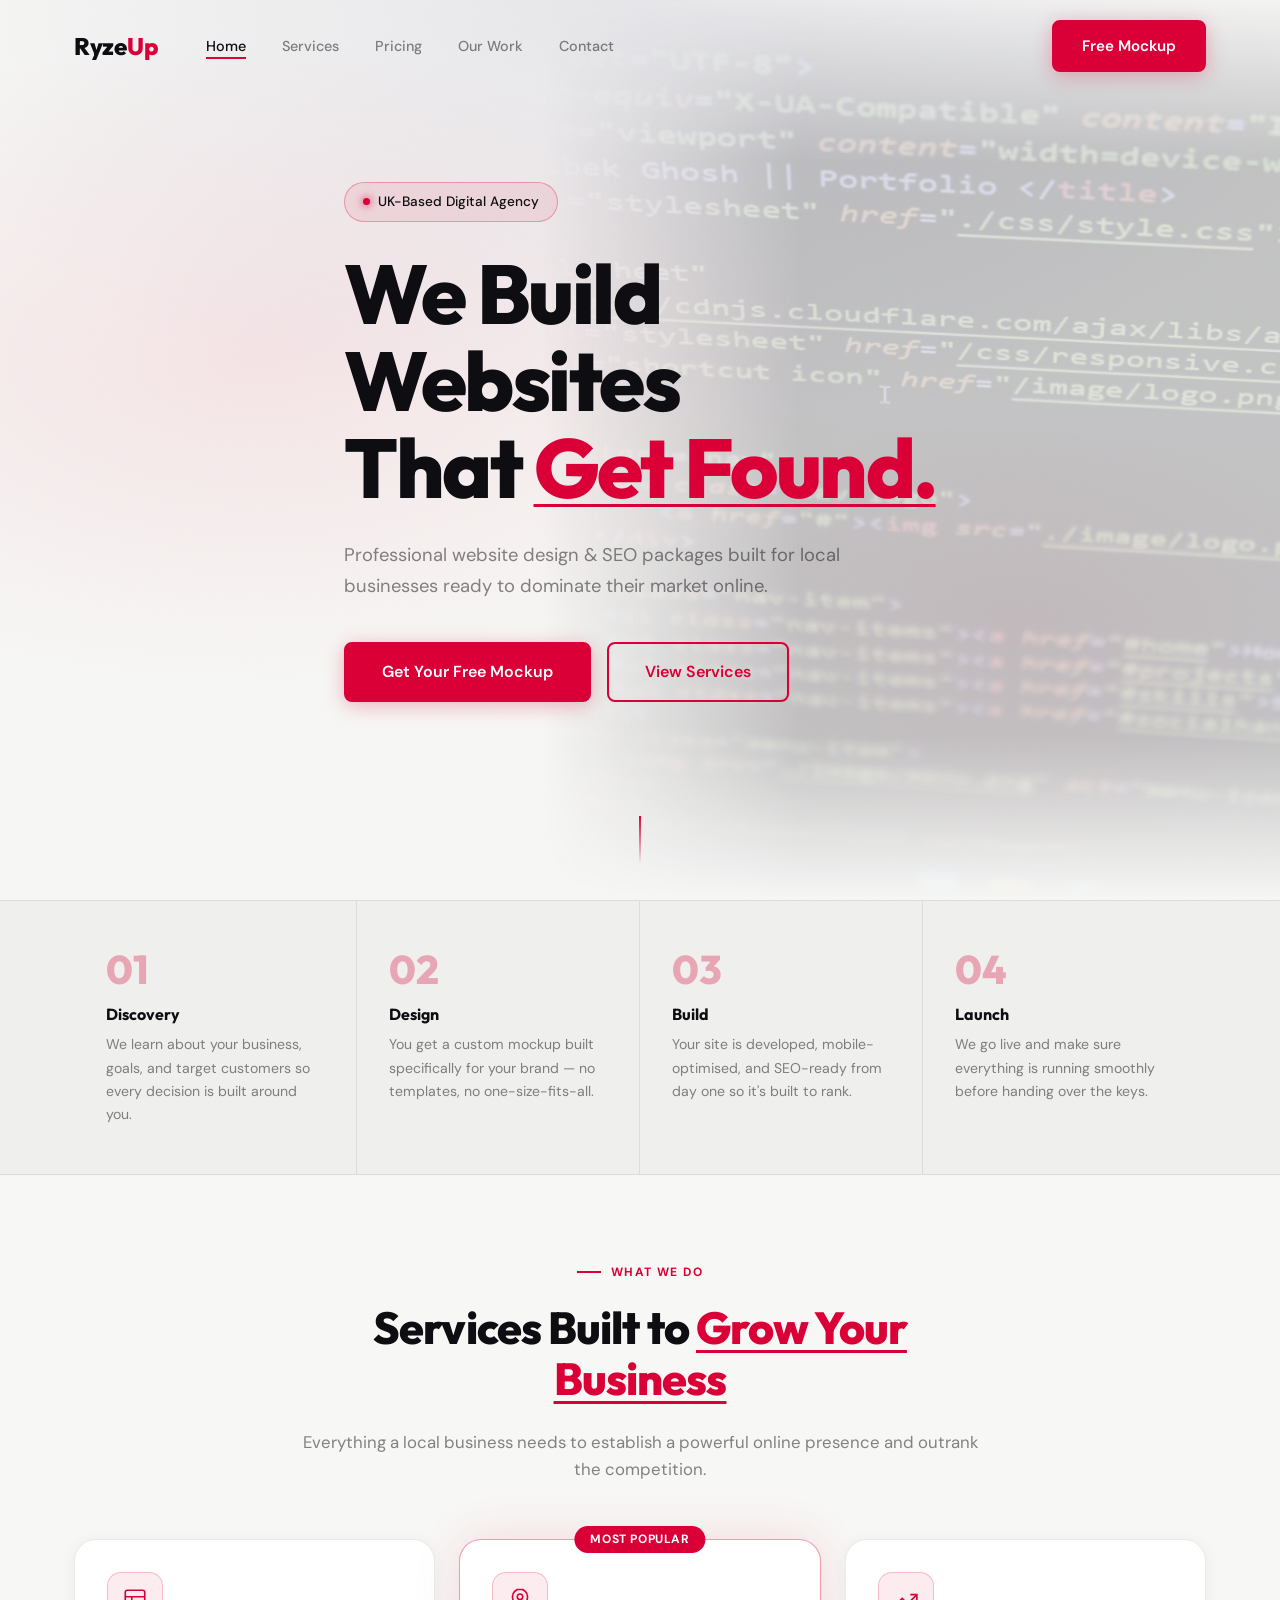
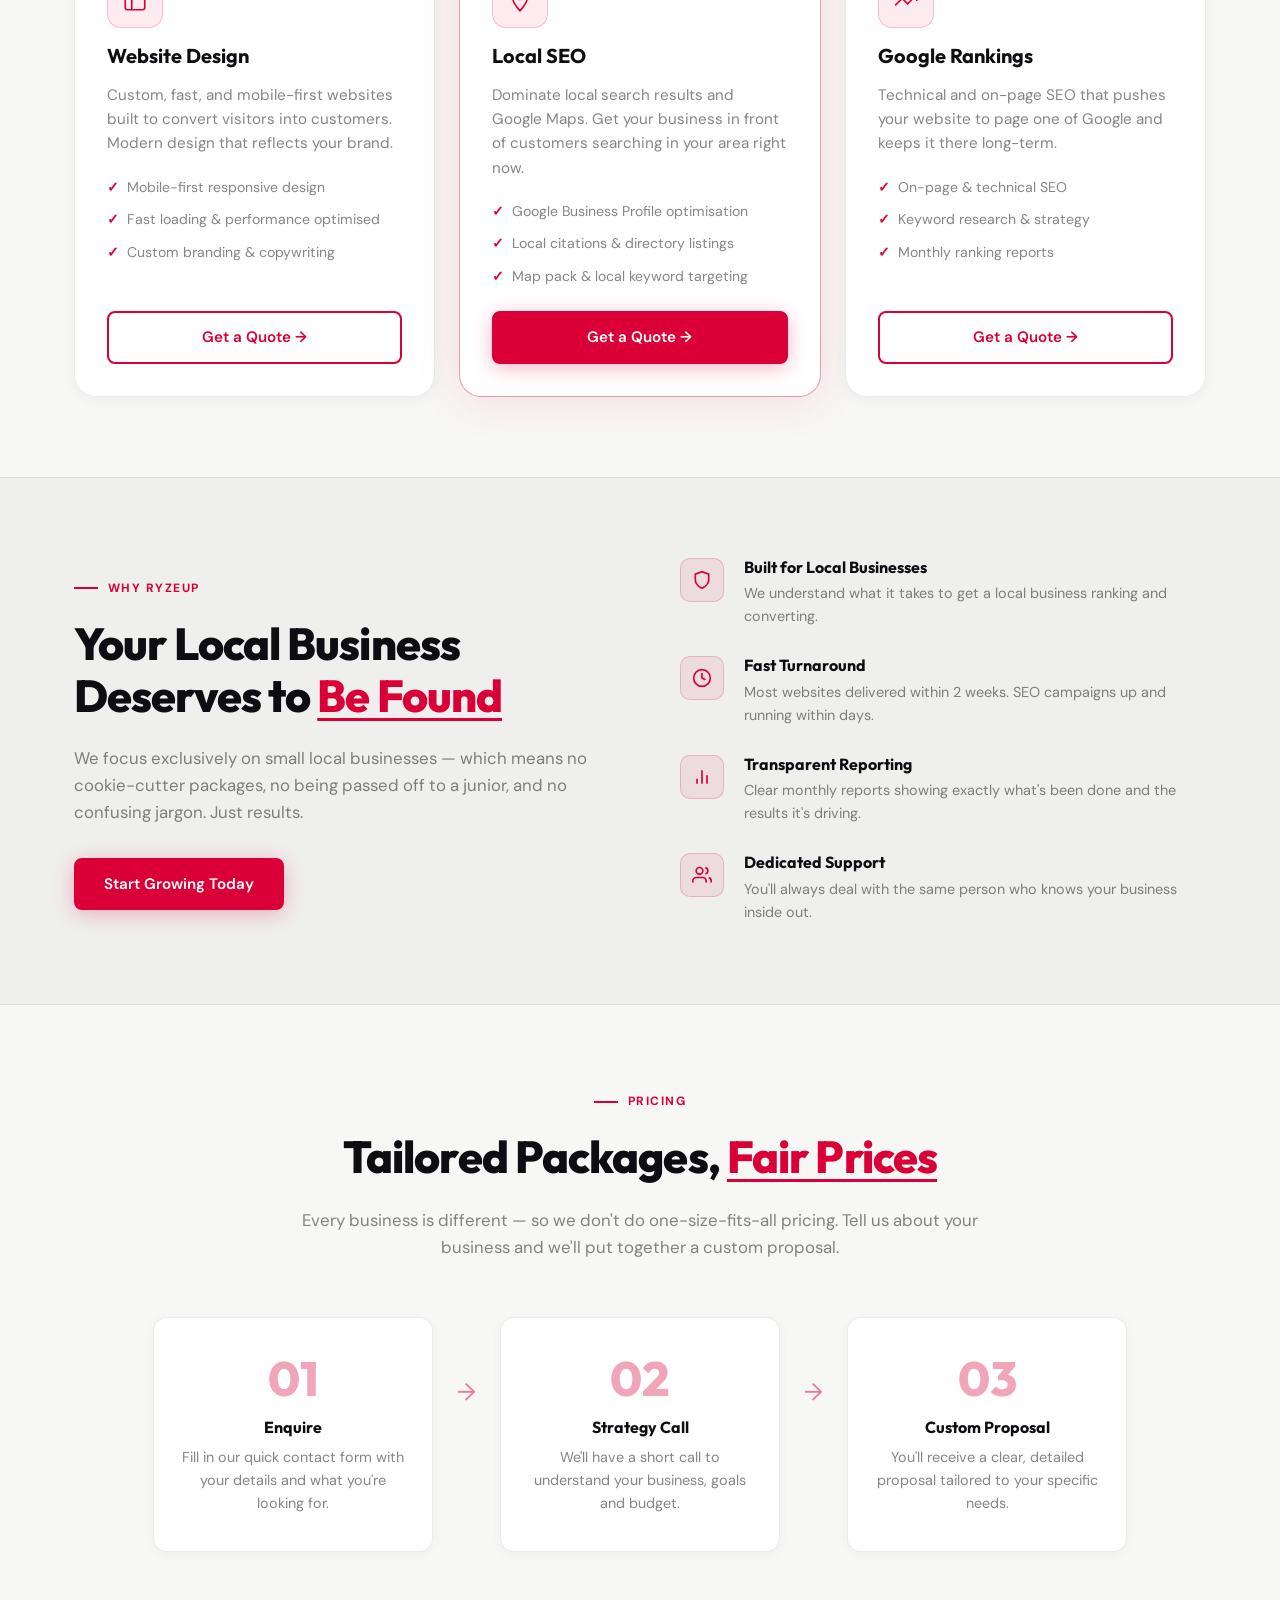
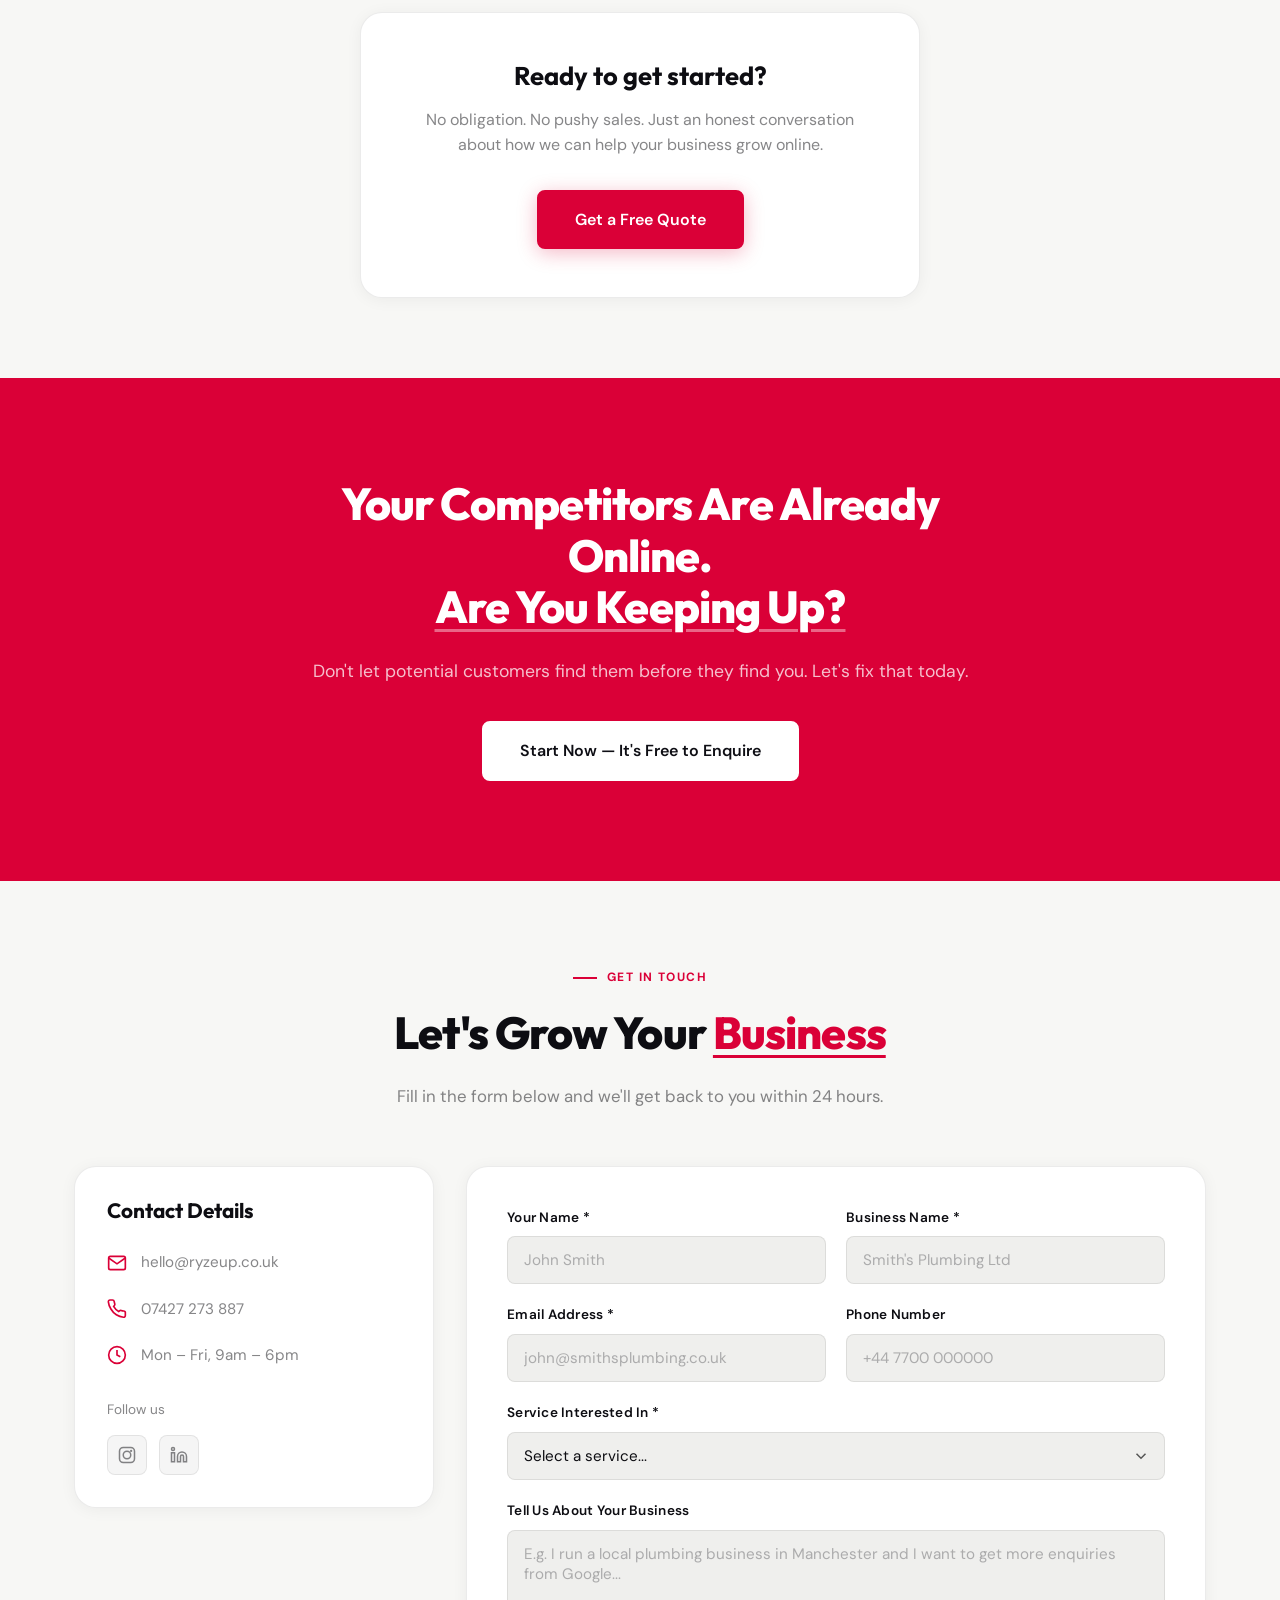
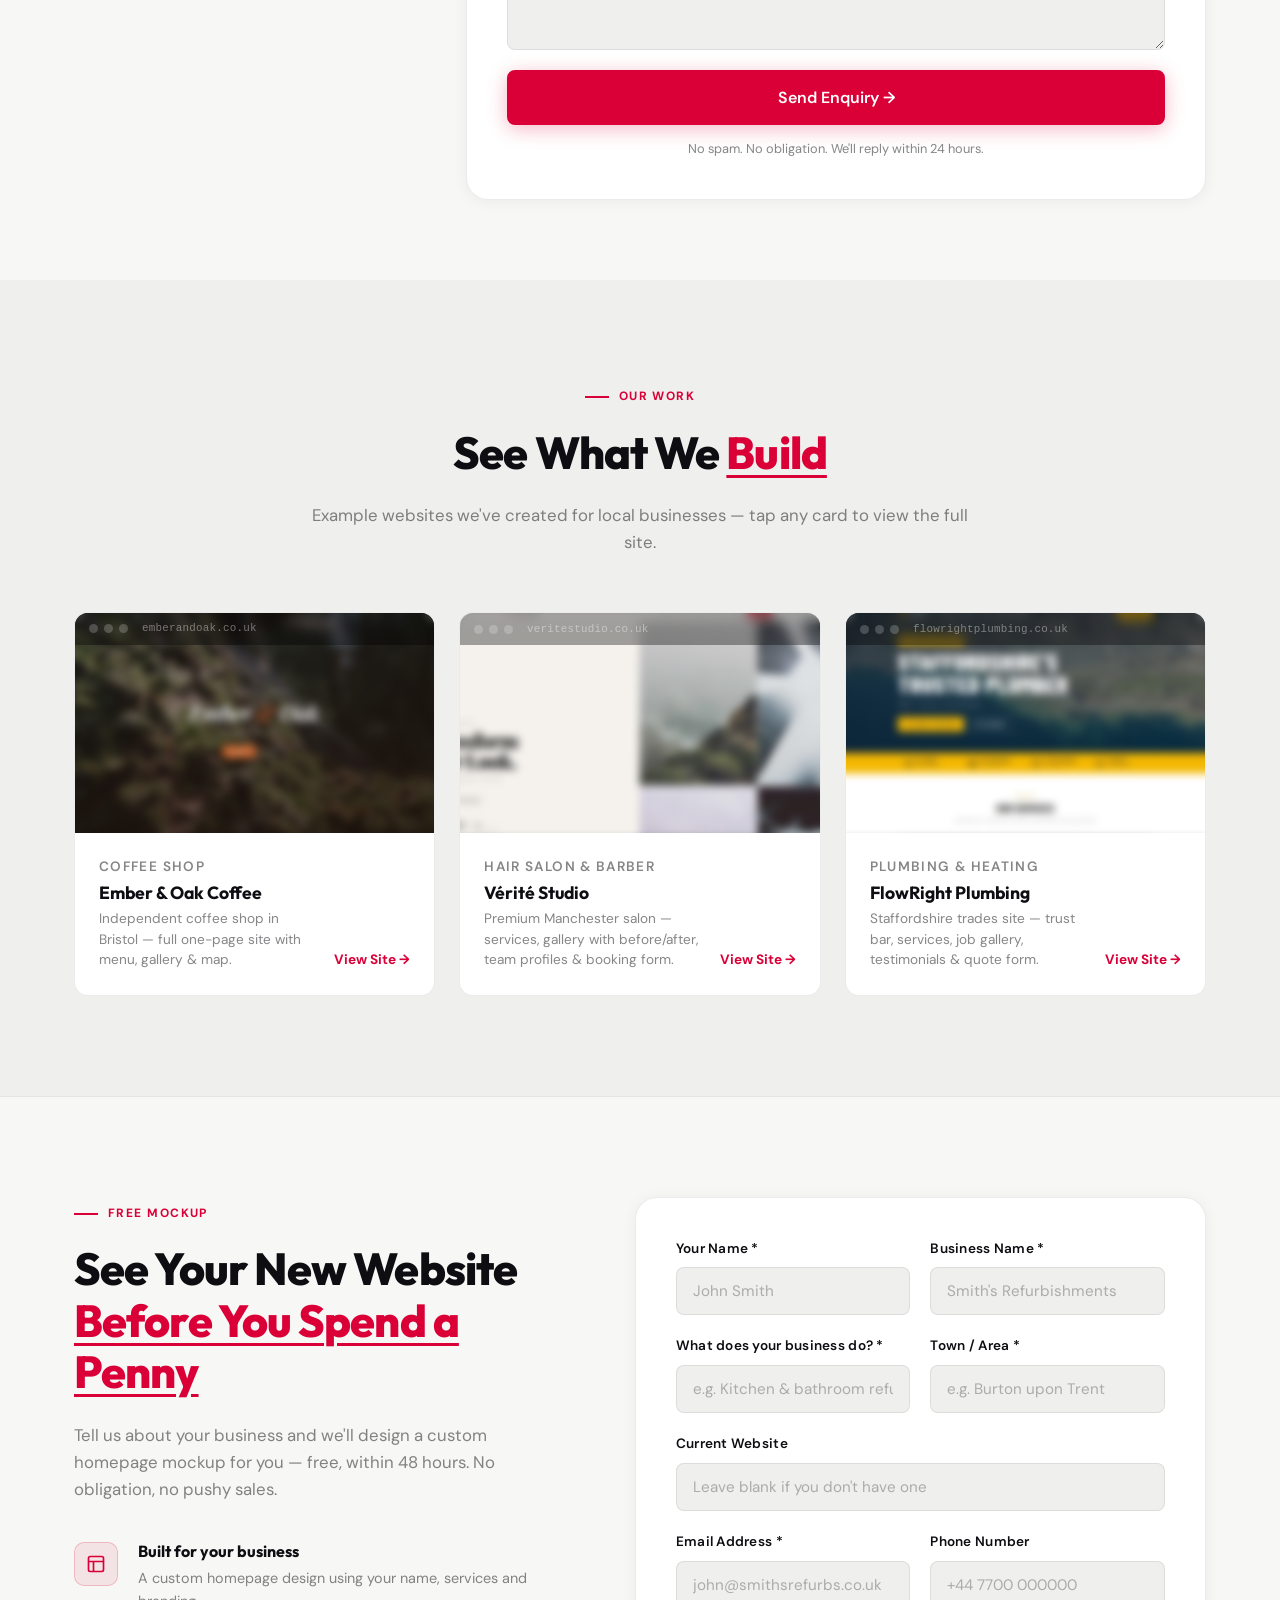
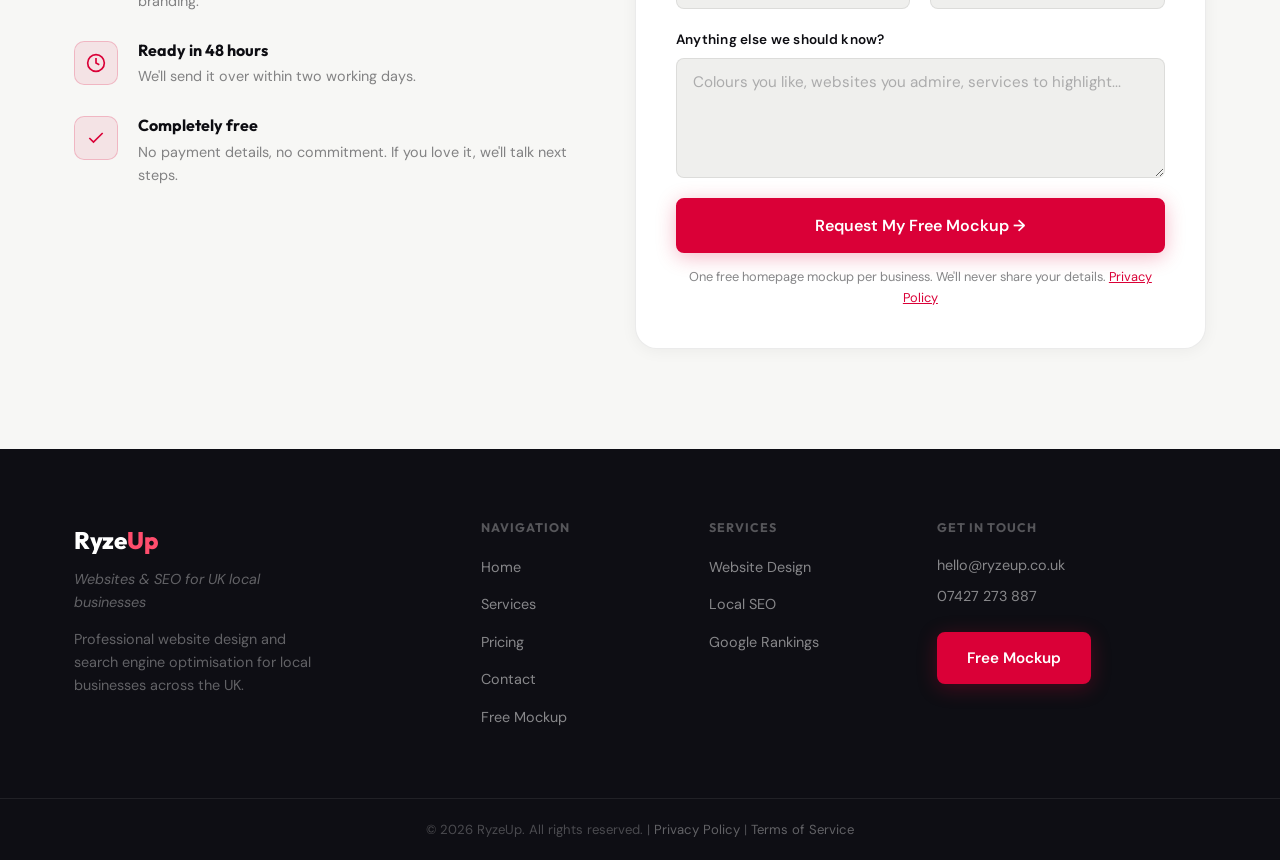
==== commit 7013e2bb: "Add free mockup request section and swap quote CTAs Replaces the nav, hero and footer 'Get a Quote' " ====
--- a/index.html
+++ b/index.html
@@ -22,8 +22,9 @@
         <li><a href="#pricing" class="nav-link">Pricing</a></li>
         <li><a href="#our-work" class="nav-link">Our Work</a></li>
         <li><a href="#contact" class="nav-link">Contact</a></li>
+        <li class="nav-mobile-item"><a href="#free-mockup" class="btn btn-primary nav-cta-mobile">Free Mockup</a></li>
       </ul>
-      <a href="#contact" class="btn btn-primary nav-cta">Get a Quote</a>
+      <a href="#free-mockup" class="btn btn-primary nav-cta">Free Mockup</a>
       <button class="hamburger" id="hamburger" aria-label="Toggle menu">
         <span></span><span></span><span></span>
       </button>
@@ -162,7 +163,7 @@
         Professional website design & SEO packages built for local businesses ready to dominate their market online.
       </p>
       <div class="hero-actions reveal">
-        <a href="#contact" class="btn btn-primary btn-lg">Get a Free Quote</a>
+        <a href="#free-mockup" class="btn btn-primary btn-lg">Get Your Free Mockup</a>
         <a href="#services" class="btn btn-ghost btn-lg">View Services</a>
       </div>
     </div>
@@ -502,6 +503,96 @@
     </div>
   </section>
 
+  <!-- ===================== FREE MOCKUP ===================== -->
+  <section class="mockup-section" id="free-mockup">
+    <div class="container">
+      <div class="mockup-inner">
+        <div class="mockup-text reveal">
+          <span class="section-tag">Free Mockup</span>
+          <h2>See Your New Website <span class="highlight">Before You Spend a Penny</span></h2>
+          <p class="mockup-intro">Tell us about your business and we'll design a custom homepage mockup for you — free, within 48 hours. No obligation, no pushy sales.</p>
+          <div class="why-points">
+            <div class="why-point">
+              <div class="point-icon">
+                <svg xmlns="http://www.w3.org/2000/svg" viewBox="0 0 24 24" fill="none" stroke="currentColor" stroke-width="2"><rect x="3" y="3" width="18" height="18" rx="2"/><path d="M3 9h18M9 21V9"/></svg>
+              </div>
+              <div>
+                <h4>Built for your business</h4>
+                <p>A custom homepage design using your name, services and branding.</p>
+              </div>
+            </div>
+            <div class="why-point">
+              <div class="point-icon">
+                <svg xmlns="http://www.w3.org/2000/svg" viewBox="0 0 24 24" fill="none" stroke="currentColor" stroke-width="2"><circle cx="12" cy="12" r="10"/><polyline points="12 6 12 12 16 14"/></svg>
+              </div>
+              <div>
+                <h4>Ready in 48 hours</h4>
+                <p>We'll send it over within two working days.</p>
+              </div>
+            </div>
+            <div class="why-point">
+              <div class="point-icon">
+                <svg xmlns="http://www.w3.org/2000/svg" viewBox="0 0 24 24" fill="none" stroke="currentColor" stroke-width="2"><polyline points="20 6 9 17 4 12"/></svg>
+              </div>
+              <div>
+                <h4>Completely free</h4>
+                <p>No payment details, no commitment. If you love it, we'll talk next steps.</p>
+              </div>
+            </div>
+          </div>
+        </div>
+
+        <form class="contact-form glass-card mockup-form reveal" id="mockupForm" novalidate>
+          <input type="hidden" name="_subject" value="New Free Mockup Request" />
+          <input type="hidden" name="form_type" value="Free Mockup" />
+          <input type="text" name="_gotcha" class="hp-field" tabindex="-1" autocomplete="off" aria-hidden="true" />
+
+          <div class="form-row">
+            <div class="form-group">
+              <label for="mk-name">Your Name *</label>
+              <input type="text" id="mk-name" name="name" placeholder="John Smith" required autocomplete="name" />
+            </div>
+            <div class="form-group">
+              <label for="mk-business">Business Name *</label>
+              <input type="text" id="mk-business" name="business" placeholder="Smith's Refurbishments" required autocomplete="organization" />
+            </div>
+          </div>
+          <div class="form-row">
+            <div class="form-group">
+              <label for="mk-what">What does your business do? *</label>
+              <input type="text" id="mk-what" name="business_type" placeholder="e.g. Kitchen &amp; bathroom refurbishments" required />
+            </div>
+            <div class="form-group">
+              <label for="mk-town">Town / Area *</label>
+              <input type="text" id="mk-town" name="town" placeholder="e.g. Burton upon Trent" required />
+            </div>
+          </div>
+          <div class="form-group">
+            <label for="mk-website">Current Website</label>
+            <input type="url" id="mk-website" name="current_website" placeholder="Leave blank if you don't have one" />
+          </div>
+          <div class="form-row">
+            <div class="form-group">
+              <label for="mk-email">Email Address *</label>
+              <input type="email" id="mk-email" name="email" placeholder="john@smithsrefurbs.co.uk" required autocomplete="email" />
+            </div>
+            <div class="form-group">
+              <label for="mk-phone">Phone Number</label>
+              <input type="tel" id="mk-phone" name="phone" placeholder="+44 7700 000000" autocomplete="tel" />
+            </div>
+          </div>
+          <div class="form-group">
+            <label for="mk-notes">Anything else we should know?</label>
+            <textarea id="mk-notes" name="notes" rows="3" placeholder="Colours you like, websites you admire, services to highlight..."></textarea>
+          </div>
+          <button type="submit" class="btn btn-primary btn-lg btn-full">Request My Free Mockup →</button>
+          <p class="form-status" id="mockupStatus" role="status" aria-live="polite"></p>
+          <p class="form-note">One free homepage mockup per business. We'll never share your details. <a href="privacy-policy.html">Privacy Policy</a></p>
+        </form>
+      </div>
+    </div>
+  </section>
+
   <!-- ===================== FOOTER ===================== -->
   <footer class="footer">
     <div class="container footer-inner">
@@ -517,6 +608,7 @@
           <li><a href="#services">Services</a></li>
           <li><a href="#pricing">Pricing</a></li>
           <li><a href="#contact">Contact</a></li>
+          <li><a href="#free-mockup">Free Mockup</a></li>
         </ul>
       </div>
       <div class="footer-links">
@@ -531,7 +623,7 @@
         <h4>Get In Touch</h4>
         <p>hello@ryzeup.co.uk</p>
         <p>07427 273 887</p>
-        <a href="#contact" class="btn btn-primary">Get a Quote</a>
+        <a href="#free-mockup" class="btn btn-primary">Free Mockup</a>
       </div>
     </div>
     <div class="footer-bottom">
--- a/styles.css
+++ b/styles.css
@@ -1148,3 +1148,70 @@
   flex-shrink: 0;
   transition: gap 0.2s ease;
 }
+
+/* ============================================================
+   FREE MOCKUP SECTION
+   ============================================================ */
+.mockup-section {
+  padding: 100px 0;
+  background: var(--bg);
+  border-top: 1px solid var(--border);
+  scroll-margin-top: 72px;
+}
+.mockup-inner {
+  display: grid;
+  grid-template-columns: 1fr 1.15fr;
+  gap: 64px;
+  align-items: start;
+}
+.mockup-text h2 { margin-bottom: 24px; }
+.mockup-intro { margin-bottom: 40px; font-size: 1.05rem; }
+
+/* Honeypot — invisible to people, visible to bots */
+.hp-field {
+  position: absolute !important;
+  left: -9999px !important;
+  width: 1px; height: 1px;
+  opacity: 0;
+}
+
+/* Inline validation */
+.form-group.has-error input,
+.form-group.has-error textarea {
+  border-color: var(--accent);
+  box-shadow: 0 0 0 3px var(--accent-dim);
+}
+.field-error {
+  font-size: 0.8rem;
+  color: var(--accent);
+  font-weight: 500;
+}
+.form-status {
+  font-size: 0.9rem;
+  text-align: center;
+  color: var(--accent);
+  font-weight: 500;
+  margin-top: 14px;
+}
+.form-status:empty { display: none; }
+.form-note a { color: var(--accent); text-decoration: underline; }
+
+/* Visible keyboard focus on buttons */
+.mockup-form .btn:focus-visible,
+.nav-cta:focus-visible,
+.nav-cta-mobile:focus-visible {
+  outline: 3px solid var(--accent-glow);
+  outline-offset: 3px;
+}
+
+/* Mobile-only CTA inside the hamburger menu */
+.nav-mobile-item { display: none; }
+
+@media (max-width: 1024px) {
+  .mockup-inner { grid-template-columns: 1fr; gap: 48px; }
+}
+@media (max-width: 768px) {
+  .mockup-section { padding: 72px 0; }
+  .nav-links.open .nav-mobile-item { display: block; }
+  .nav-links.open .nav-cta-mobile { width: 100%; justify-content: center; }
+}
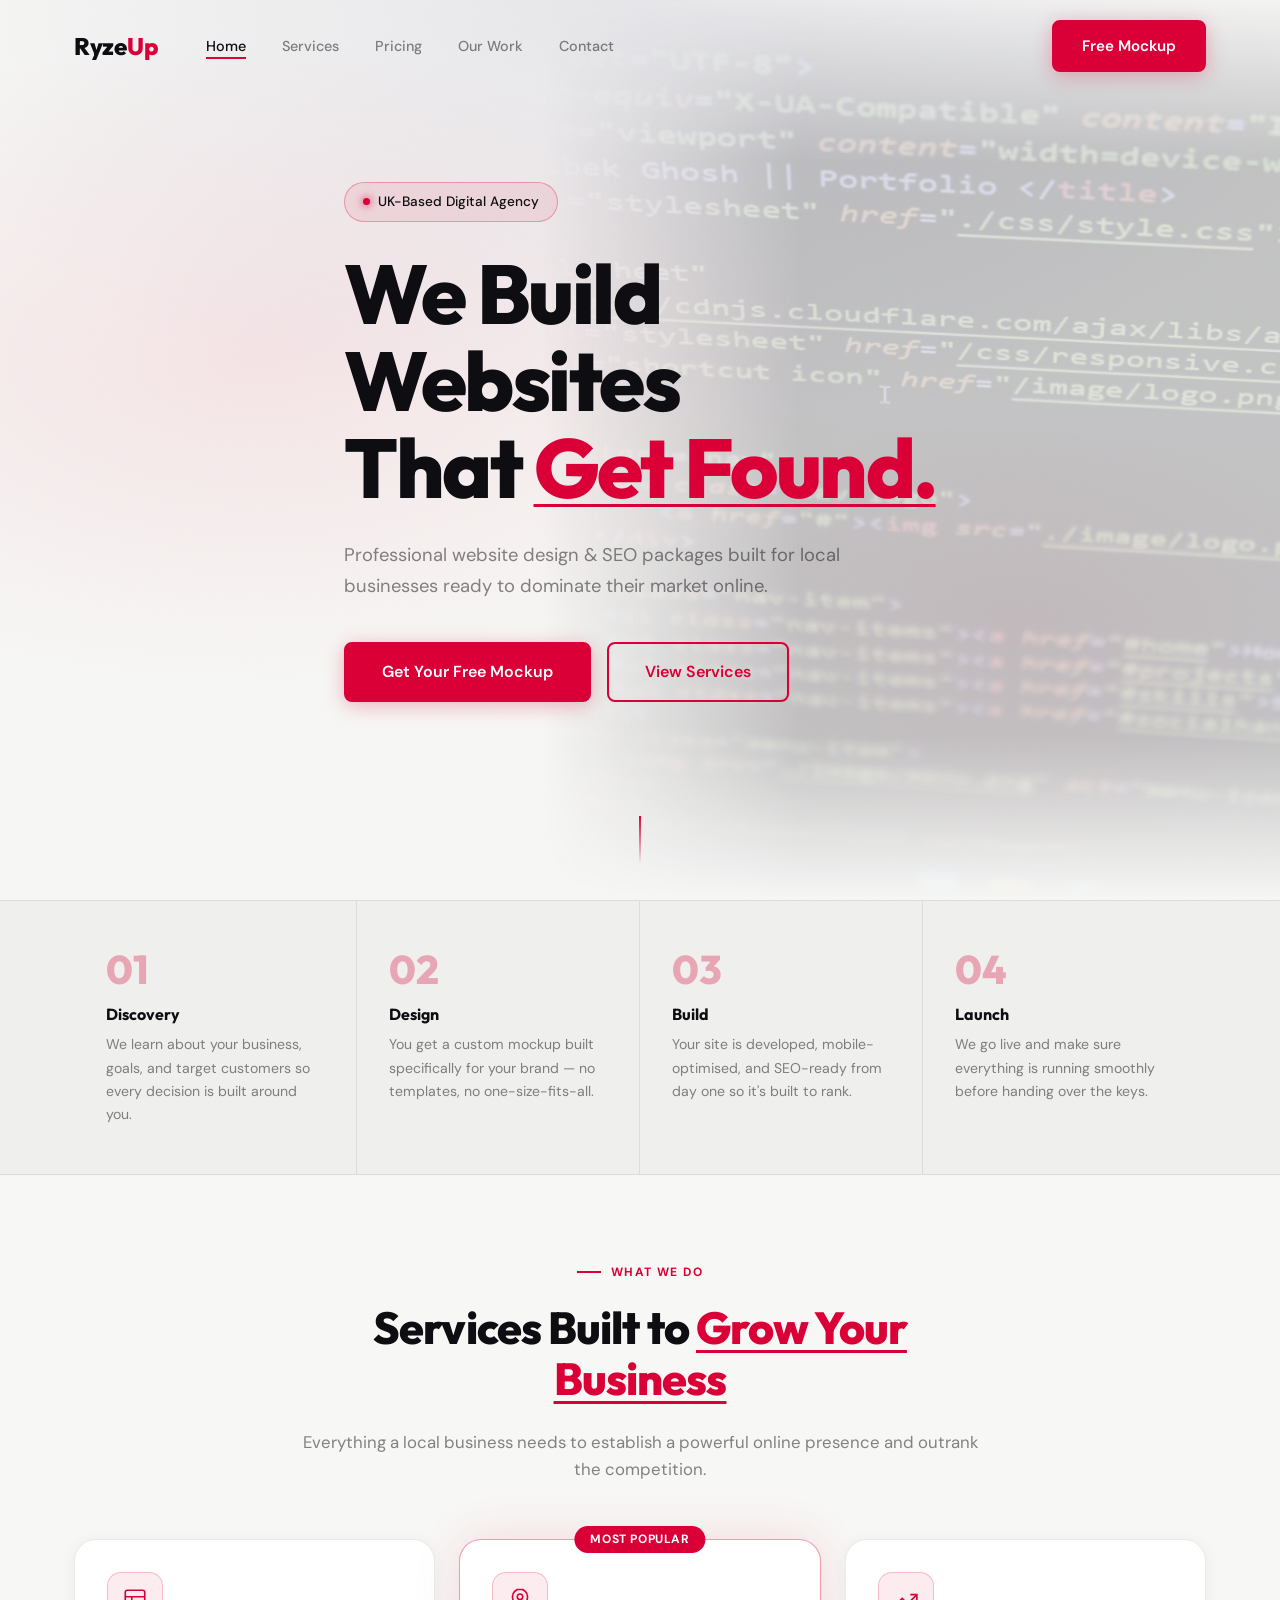
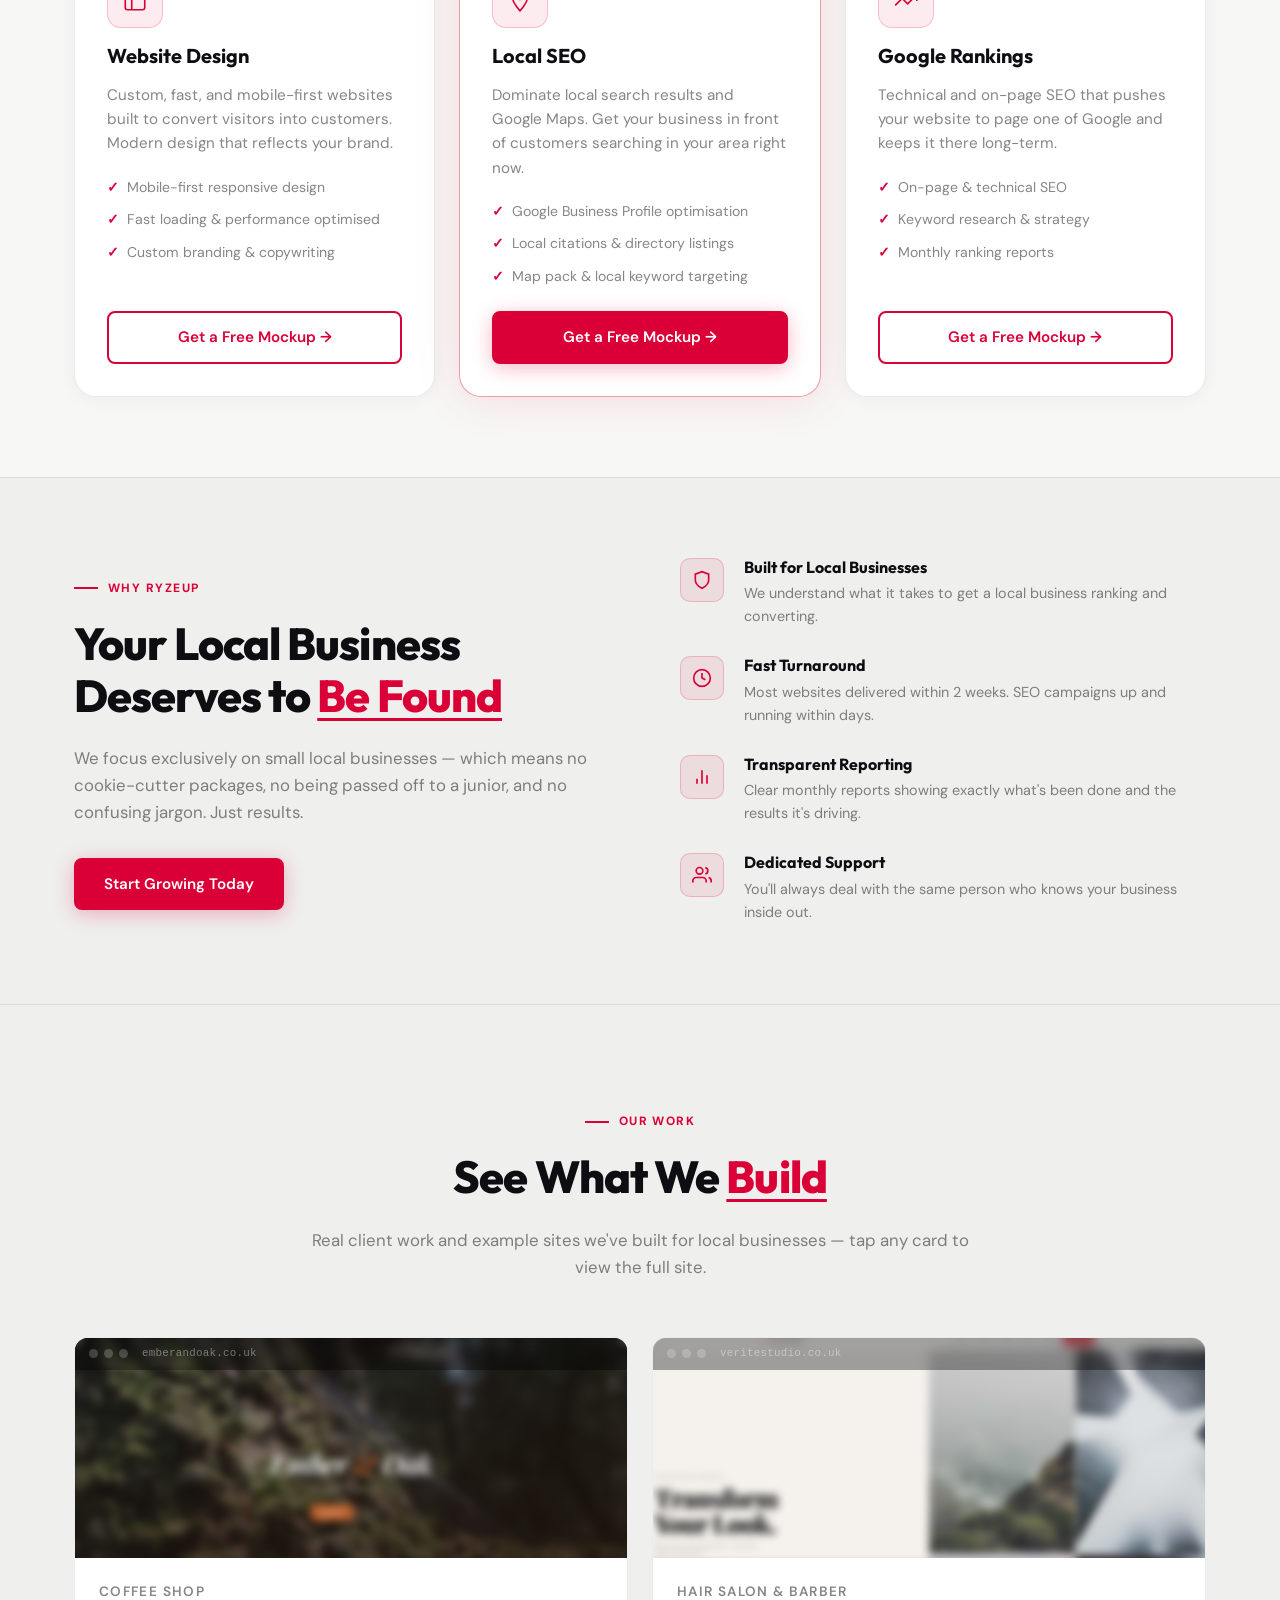
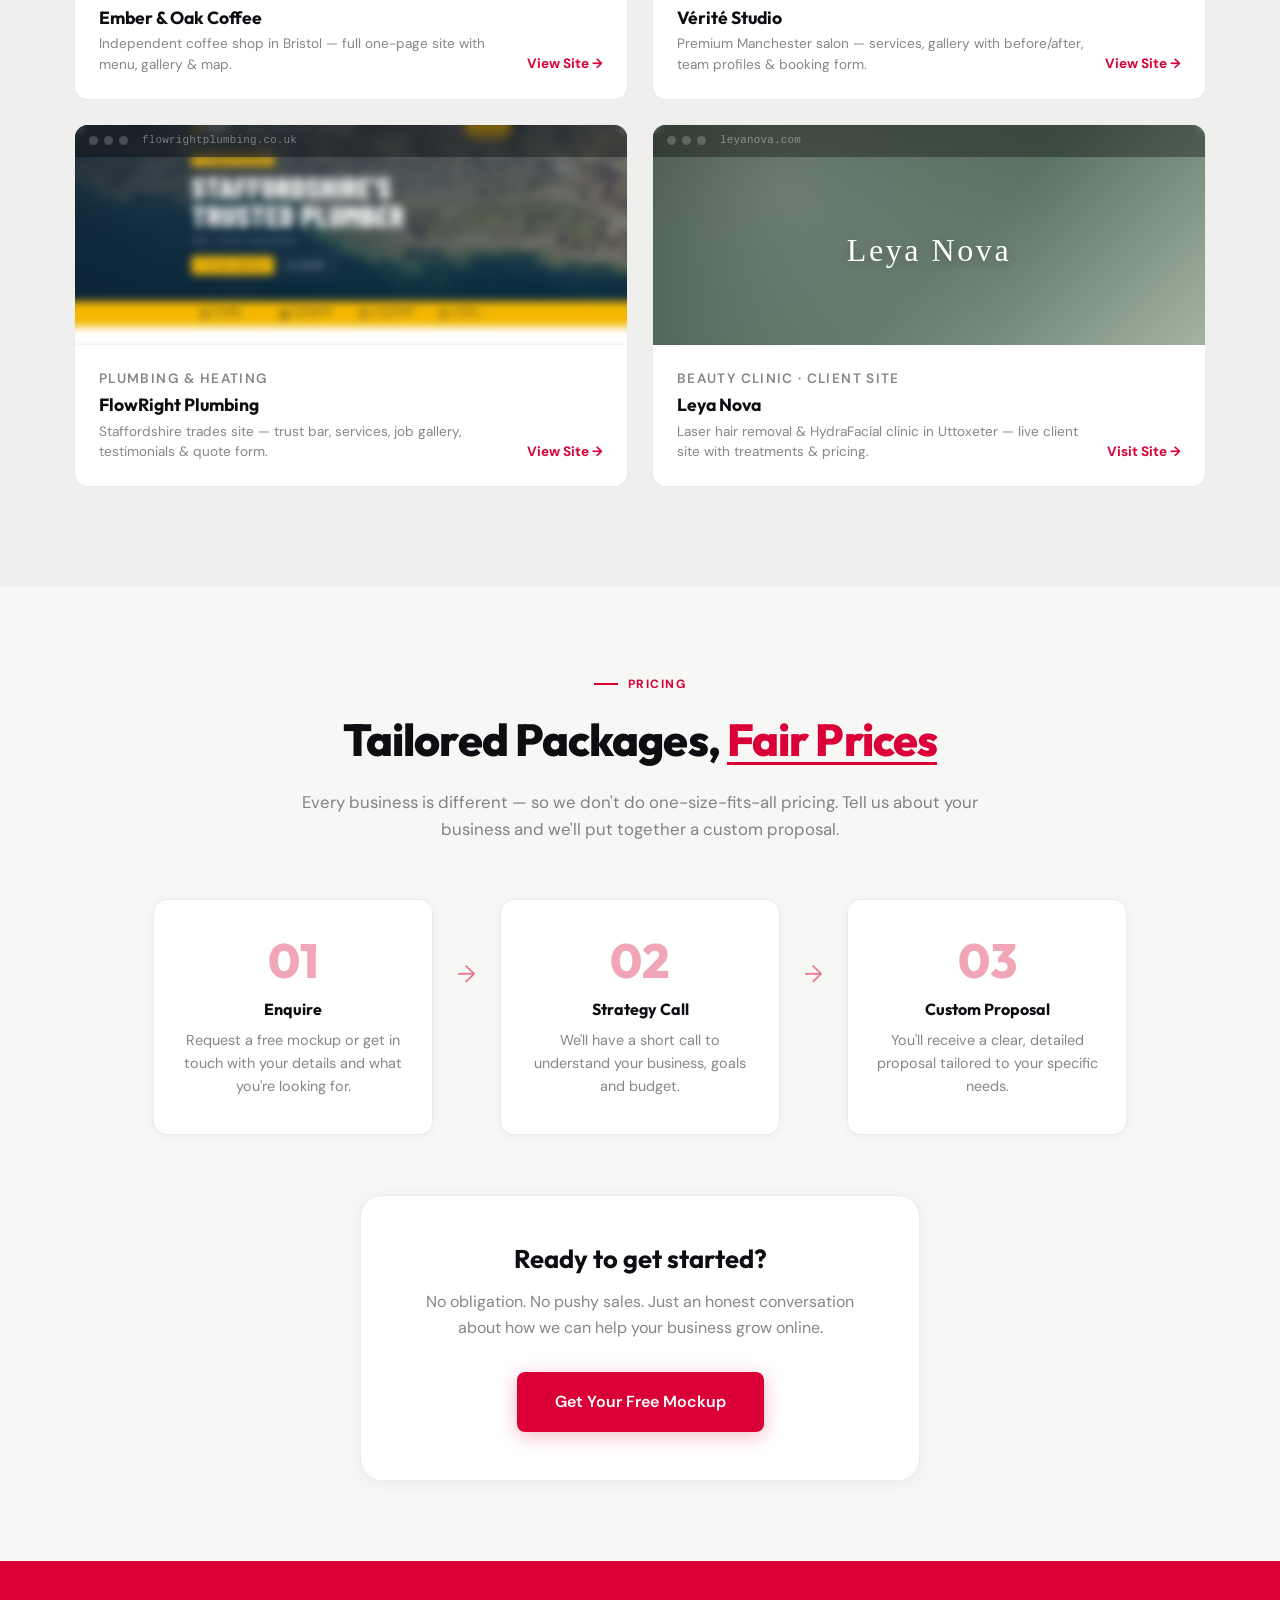
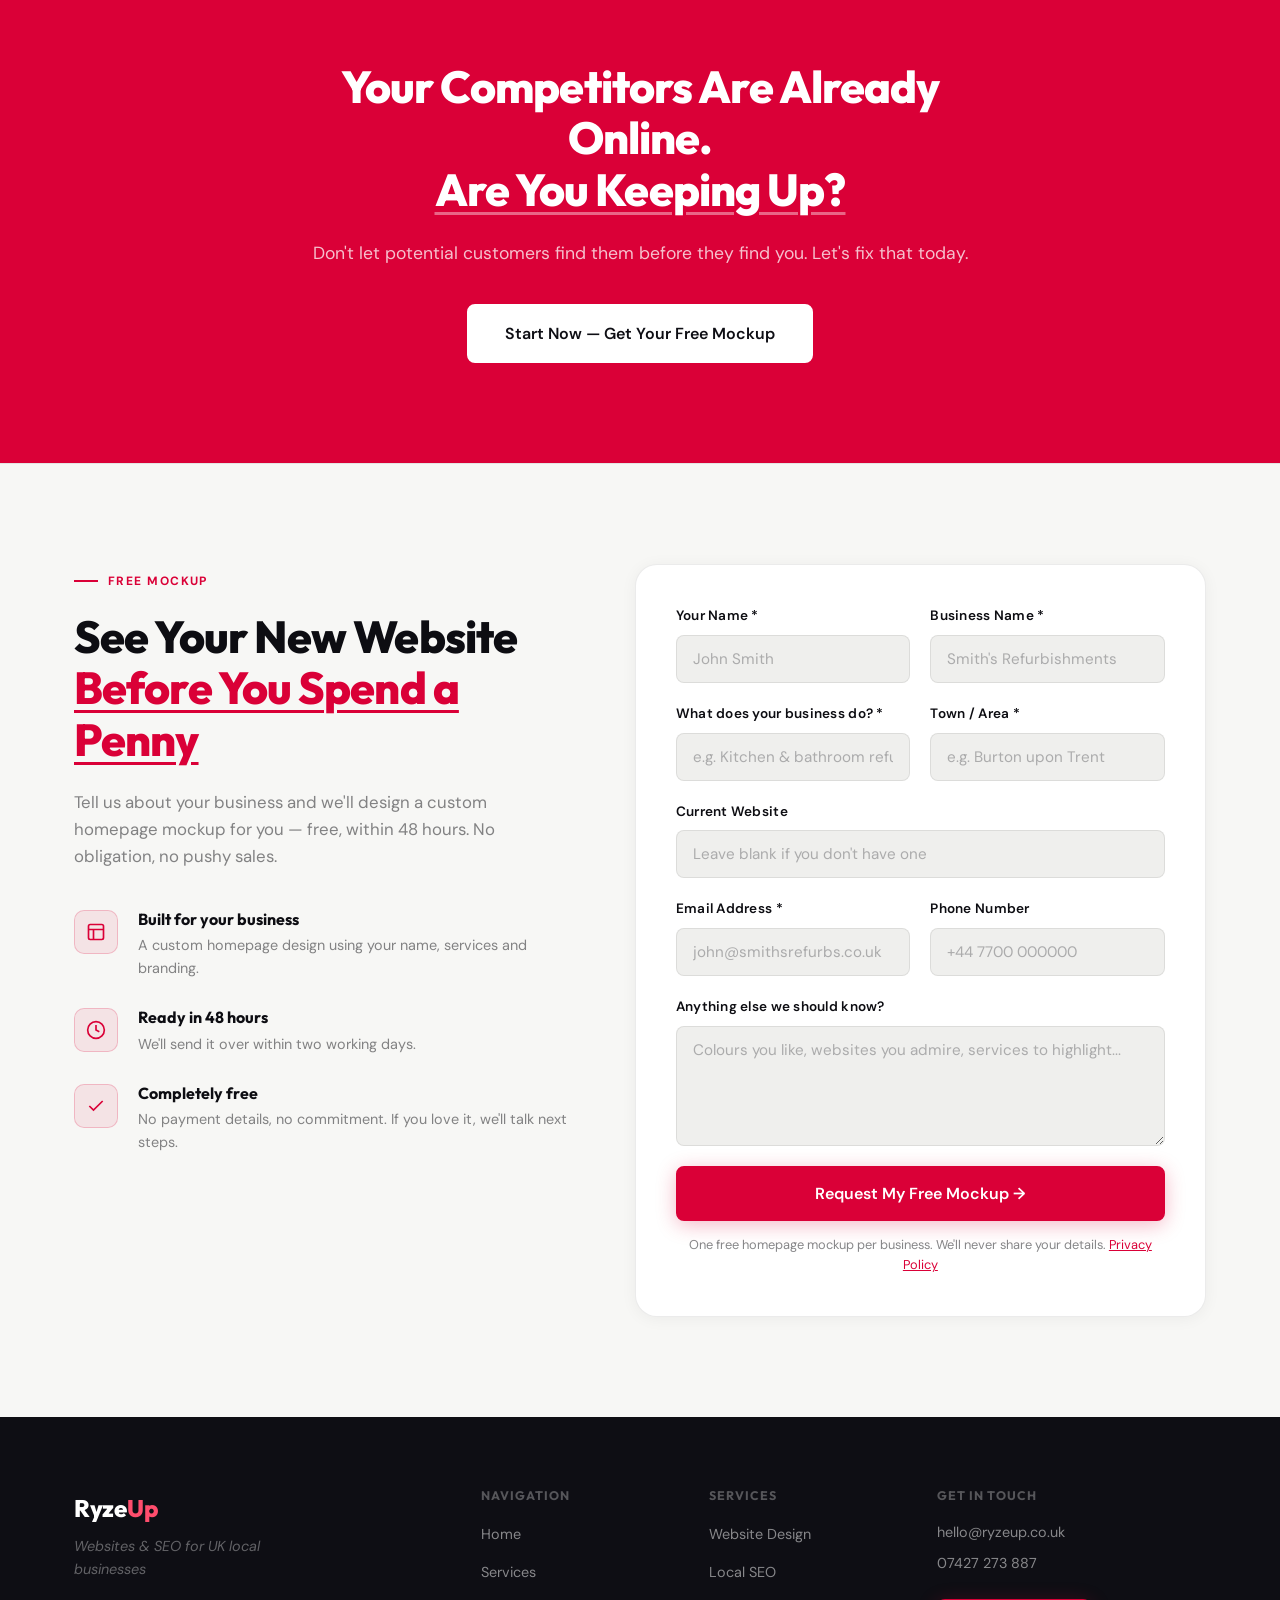
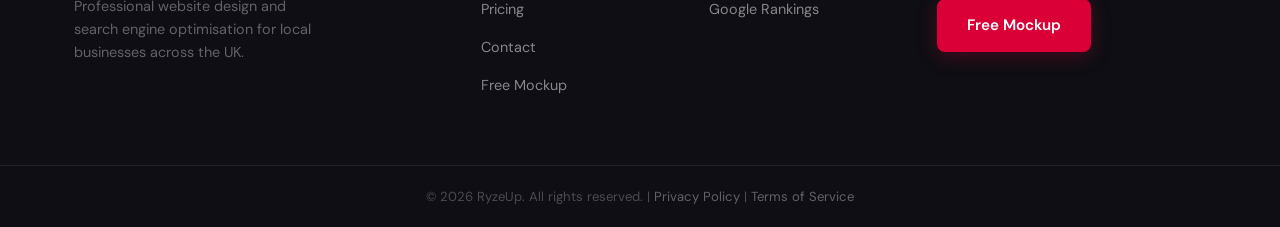
==== commit 80ec0a9c: "Move Our Work under Why RyzeUp, add Leya Nova, move contact form to its own page - Our Work now sits" ====
--- a/index.html
+++ b/index.html
@@ -21,7 +21,7 @@
         <li><a href="#services" class="nav-link">Services</a></li>
         <li><a href="#pricing" class="nav-link">Pricing</a></li>
         <li><a href="#our-work" class="nav-link">Our Work</a></li>
-        <li><a href="#contact" class="nav-link">Contact</a></li>
+        <li><a href="contact.html" class="nav-link">Contact</a></li>
         <li class="nav-mobile-item"><a href="#free-mockup" class="btn btn-primary nav-cta-mobile">Free Mockup</a></li>
       </ul>
       <a href="#free-mockup" class="btn btn-primary nav-cta">Free Mockup</a>
@@ -220,7 +220,7 @@
             <li>Fast loading & performance optimised</li>
             <li>Custom branding & copywriting</li>
           </ul>
-          <a href="#contact" class="btn btn-outline">Get a Quote →</a>
+          <a href="#free-mockup" class="btn btn-outline">Get a Free Mockup →</a>
         </div>
 
         <div class="glass-card service-card reveal featured-card">
@@ -235,7 +235,7 @@
             <li>Local citations & directory listings</li>
             <li>Map pack & local keyword targeting</li>
           </ul>
-          <a href="#contact" class="btn btn-primary">Get a Quote →</a>
+          <a href="#free-mockup" class="btn btn-primary">Get a Free Mockup →</a>
         </div>
 
         <div class="glass-card service-card reveal">
@@ -249,7 +249,7 @@
             <li>Keyword research & strategy</li>
             <li>Monthly ranking reports</li>
           </ul>
-          <a href="#contact" class="btn btn-outline">Get a Quote →</a>
+          <a href="#free-mockup" class="btn btn-outline">Get a Free Mockup →</a>
         </div>
 
       </div>
@@ -264,7 +264,7 @@
           <span class="section-tag">Why RyzeUp</span>
           <h2>Your Local Business Deserves to <span class="highlight">Be Found</span></h2>
           <p>We focus exclusively on small local businesses — which means no cookie-cutter packages, no being passed off to a junior, and no confusing jargon. Just results.</p>
-          <a href="#contact" class="btn btn-primary">Start Growing Today</a>
+          <a href="#free-mockup" class="btn btn-primary">Start Growing Today</a>
         </div>
         <div class="why-points reveal">
           <div class="why-point">
@@ -304,6 +304,88 @@
             </div>
           </div>
         </div>
+      </div>
+    </div>
+  </section>
+
+  <!-- ===================== WORK / DEMOS ===================== -->
+  <section class="work-section" id="our-work">
+    <div class="container">
+      <div class="section-header reveal">
+        <span class="section-tag">Our Work</span>
+        <h2>See What We <span class="highlight">Build</span></h2>
+        <p>Real client work and example sites we've built for local businesses — tap any card to view the full site.</p>
+      </div>
+      <div class="work-grid">
+        <a href="demo-coffee/index.html" target="_blank" rel="noopener noreferrer" class="work-card reveal">
+          <div class="work-card-preview">
+            <div class="work-card-bar">
+              <span class="wc-dot"></span><span class="wc-dot"></span><span class="wc-dot"></span>
+              <span class="wc-url">emberandoak.co.uk</span>
+            </div>
+            <div class="work-card-bg work-card-coffee"></div>
+          </div>
+          <div class="work-card-info">
+            <div>
+              <p class="work-card-type">Coffee Shop</p>
+              <h3>Ember &amp; Oak Coffee</h3>
+              <p>Independent coffee shop in Bristol — full one-page site with menu, gallery &amp; map.</p>
+            </div>
+            <span class="work-card-cta">View Site →</span>
+          </div>
+        </a>
+        <a href="demo-salon/index.html" target="_blank" rel="noopener noreferrer" class="work-card reveal">
+          <div class="work-card-preview">
+            <div class="work-card-bar">
+              <span class="wc-dot"></span><span class="wc-dot"></span><span class="wc-dot"></span>
+              <span class="wc-url">veritestudio.co.uk</span>
+            </div>
+            <div class="work-card-bg work-card-salon"></div>
+          </div>
+          <div class="work-card-info">
+            <div>
+              <p class="work-card-type">Hair Salon &amp; Barber</p>
+              <h3>Vérité Studio</h3>
+              <p>Premium Manchester salon — services, gallery with before/after, team profiles &amp; booking form.</p>
+            </div>
+            <span class="work-card-cta">View Site →</span>
+          </div>
+        </a>
+        <a href="demo-plumber/index.html" target="_blank" rel="noopener noreferrer" class="work-card reveal">
+          <div class="work-card-preview">
+            <div class="work-card-bar">
+              <span class="wc-dot"></span><span class="wc-dot"></span><span class="wc-dot"></span>
+              <span class="wc-url">flowrightplumbing.co.uk</span>
+            </div>
+            <div class="work-card-bg work-card-plumber"></div>
+          </div>
+          <div class="work-card-info">
+            <div>
+              <p class="work-card-type">Plumbing &amp; Heating</p>
+              <h3>FlowRight Plumbing</h3>
+              <p>Staffordshire trades site — trust bar, services, job gallery, testimonials &amp; quote form.</p>
+            </div>
+            <span class="work-card-cta">View Site →</span>
+          </div>
+        </a>
+        <a href="https://leyanova.com" target="_blank" rel="noopener noreferrer" class="work-card reveal">
+          <div class="work-card-preview">
+            <div class="work-card-bar">
+              <span class="wc-dot"></span><span class="wc-dot"></span><span class="wc-dot"></span>
+              <span class="wc-url">leyanova.com</span>
+            </div>
+            <div class="work-card-bg work-card-leyanova"></div>
+            <span class="work-card-wordmark" aria-hidden="true">Leya Nova</span>
+          </div>
+          <div class="work-card-info">
+            <div>
+              <p class="work-card-type">Beauty Clinic · Client Site</p>
+              <h3>Leya Nova</h3>
+              <p>Laser hair removal &amp; HydraFacial clinic in Uttoxeter — live client site with treatments &amp; pricing.</p>
+            </div>
+            <span class="work-card-cta">Visit Site →</span>
+          </div>
+        </a>
       </div>
     </div>
   </section>
@@ -321,7 +403,7 @@
         <div class="step">
           <div class="step-number">01</div>
           <h4>Enquire</h4>
-          <p>Fill in our quick contact form with your details and what you're looking for.</p>
+          <p>Request a free mockup or get in touch with your details and what you're looking for.</p>
         </div>
         <div class="step-arrow">→</div>
         <div class="step">
@@ -341,7 +423,7 @@
         <div class="glass-card pricing-card">
           <h3>Ready to get started?</h3>
           <p>No obligation. No pushy sales. Just an honest conversation about how we can help your business grow online.</p>
-          <a href="#contact" class="btn btn-primary btn-lg">Get a Free Quote</a>
+          <a href="#free-mockup" class="btn btn-primary btn-lg">Get Your Free Mockup</a>
         </div>
       </div>
     </div>
@@ -353,153 +435,7 @@
     <div class="container cta-content reveal">
       <h2>Your Competitors Are Already Online.<br /><span class="highlight">Are You Keeping Up?</span></h2>
       <p>Don't let potential customers find them before they find you. Let's fix that today.</p>
-      <a href="#contact" class="btn btn-white btn-lg">Start Now — It's Free to Enquire</a>
-    </div>
-  </section>
-
-  <!-- ===================== CONTACT ===================== -->
-  <section class="contact-section" id="contact">
-    <div class="container">
-      <div class="section-header reveal">
-        <span class="section-tag">Get In Touch</span>
-        <h2>Let's Grow Your <span class="highlight">Business</span></h2>
-        <p>Fill in the form below and we'll get back to you within 24 hours.</p>
-      </div>
-
-      <div class="contact-inner">
-        <div class="contact-details reveal">
-          <div class="glass-card contact-card">
-            <h3>Contact Details</h3>
-            <div class="contact-item">
-              <svg xmlns="http://www.w3.org/2000/svg" viewBox="0 0 24 24" fill="none" stroke="currentColor" stroke-width="2"><path d="M4 4h16c1.1 0 2 .9 2 2v12c0 1.1-.9 2-2 2H4c-1.1 0-2-.9-2-2V6c0-1.1.9-2 2-2z"/><polyline points="22,6 12,13 2,6"/></svg>
-              <span>hello@ryzeup.co.uk</span>
-            </div>
-            <div class="contact-item">
-              <svg xmlns="http://www.w3.org/2000/svg" viewBox="0 0 24 24" fill="none" stroke="currentColor" stroke-width="2"><path d="M22 16.92v3a2 2 0 0 1-2.18 2 19.79 19.79 0 0 1-8.63-3.07A19.5 19.5 0 0 1 4.69 12 19.79 19.79 0 0 1 1.61 3.38 2 2 0 0 1 3.6 1.18h3a2 2 0 0 1 2 1.72 12.84 12.84 0 0 0 .7 2.81 2 2 0 0 1-.45 2.11L7.91 8.96a16 16 0 0 0 6.13 6.13l.93-.93a2 2 0 0 1 2.11-.45 12.84 12.84 0 0 0 2.81.7A2 2 0 0 1 22 16.92z"/></svg>
-              <span>07427 273 887</span>
-            </div>
-            <div class="contact-item">
-              <svg xmlns="http://www.w3.org/2000/svg" viewBox="0 0 24 24" fill="none" stroke="currentColor" stroke-width="2"><circle cx="12" cy="12" r="10"/><polyline points="12 6 12 12 16 14"/></svg>
-              <span>Mon – Fri, 9am – 6pm</span>
-            </div>
-            <div class="contact-social">
-              <p>Follow us</p>
-              <div class="social-links">
-                <a href="https://www.instagram.com/ryzeupuk/" target="_blank" rel="noopener noreferrer" aria-label="Instagram" class="social-link">
-                  <svg xmlns="http://www.w3.org/2000/svg" viewBox="0 0 24 24" fill="none" stroke="currentColor" stroke-width="2"><rect x="2" y="2" width="20" height="20" rx="5"/><circle cx="12" cy="12" r="5"/><circle cx="17.5" cy="6.5" r="1.5" fill="currentColor" stroke="none"/></svg>
-                </a>
-                <a href="https://www.linkedin.com/in/david-lopez-lucchini-27a1a1420/" target="_blank" rel="noopener noreferrer" aria-label="LinkedIn" class="social-link">
-                  <svg xmlns="http://www.w3.org/2000/svg" viewBox="0 0 24 24" fill="none" stroke="currentColor" stroke-width="2"><path d="M16 8a6 6 0 0 1 6 6v7h-4v-7a2 2 0 0 0-2-2 2 2 0 0 0-2 2v7h-4v-7a6 6 0 0 1 6-6z"/><rect x="2" y="9" width="4" height="12"/><circle cx="4" cy="4" r="2"/></svg>
-                </a>
-              </div>
-            </div>
-          </div>
-        </div>
-
-        <form class="contact-form glass-card reveal" id="contactForm">
-          <div class="form-row">
-            <div class="form-group">
-              <label for="name">Your Name *</label>
-              <input type="text" id="name" name="name" placeholder="John Smith" required />
-            </div>
-            <div class="form-group">
-              <label for="business">Business Name *</label>
-              <input type="text" id="business" name="business" placeholder="Smith's Plumbing Ltd" required />
-            </div>
-          </div>
-          <div class="form-row">
-            <div class="form-group">
-              <label for="email">Email Address *</label>
-              <input type="email" id="email" name="email" placeholder="john@smithsplumbing.co.uk" required />
-            </div>
-            <div class="form-group">
-              <label for="phone">Phone Number</label>
-              <input type="tel" id="phone" name="phone" placeholder="+44 7700 000000" />
-            </div>
-          </div>
-          <div class="form-group">
-            <label for="service">Service Interested In *</label>
-            <select id="service" name="service" required>
-              <option value="" disabled selected>Select a service...</option>
-              <option value="website">Website Design</option>
-              <option value="local-seo">Local SEO</option>
-              <option value="google-rankings">Google Rankings / SEO</option>
-              <option value="bundle">Website + SEO Bundle</option>
-              <option value="unsure">Not sure — I need advice</option>
-            </select>
-          </div>
-          <div class="form-group">
-            <label for="message">Tell Us About Your Business</label>
-            <textarea id="message" name="message" rows="4" placeholder="E.g. I run a local plumbing business in Manchester and I want to get more enquiries from Google..."></textarea>
-          </div>
-          <button type="submit" class="btn btn-primary btn-lg btn-full">Send Enquiry →</button>
-          <p class="form-note">No spam. No obligation. We'll reply within 24 hours.</p>
-        </form>
-      </div>
-    </div>
-  </section>
-
-  <!-- ===================== WORK / DEMOS ===================== -->
-  <section class="work-section" id="our-work">
-    <div class="container">
-      <div class="section-header reveal">
-        <span class="section-tag">Our Work</span>
-        <h2>See What We <span class="highlight">Build</span></h2>
-        <p>Example websites we've created for local businesses — tap any card to view the full site.</p>
-      </div>
-      <div class="work-grid">
-        <a href="demo-coffee/index.html" target="_blank" rel="noopener noreferrer" class="work-card reveal">
-          <div class="work-card-preview">
-            <div class="work-card-bar">
-              <span class="wc-dot"></span><span class="wc-dot"></span><span class="wc-dot"></span>
-              <span class="wc-url">emberandoak.co.uk</span>
-            </div>
-            <div class="work-card-bg work-card-coffee"></div>
-          </div>
-          <div class="work-card-info">
-            <div>
-              <p class="work-card-type">Coffee Shop</p>
-              <h3>Ember &amp; Oak Coffee</h3>
-              <p>Independent coffee shop in Bristol — full one-page site with menu, gallery &amp; map.</p>
-            </div>
-            <span class="work-card-cta">View Site →</span>
-          </div>
-        </a>
-        <a href="demo-salon/index.html" target="_blank" rel="noopener noreferrer" class="work-card reveal">
-          <div class="work-card-preview">
-            <div class="work-card-bar">
-              <span class="wc-dot"></span><span class="wc-dot"></span><span class="wc-dot"></span>
-              <span class="wc-url">veritestudio.co.uk</span>
-            </div>
-            <div class="work-card-bg work-card-salon"></div>
-          </div>
-          <div class="work-card-info">
-            <div>
-              <p class="work-card-type">Hair Salon &amp; Barber</p>
-              <h3>Vérité Studio</h3>
-              <p>Premium Manchester salon — services, gallery with before/after, team profiles &amp; booking form.</p>
-            </div>
-            <span class="work-card-cta">View Site →</span>
-          </div>
-        </a>
-        <a href="demo-plumber/index.html" target="_blank" rel="noopener noreferrer" class="work-card reveal">
-          <div class="work-card-preview">
-            <div class="work-card-bar">
-              <span class="wc-dot"></span><span class="wc-dot"></span><span class="wc-dot"></span>
-              <span class="wc-url">flowrightplumbing.co.uk</span>
-            </div>
-            <div class="work-card-bg work-card-plumber"></div>
-          </div>
-          <div class="work-card-info">
-            <div>
-              <p class="work-card-type">Plumbing &amp; Heating</p>
-              <h3>FlowRight Plumbing</h3>
-              <p>Staffordshire trades site — trust bar, services, job gallery, testimonials &amp; quote form.</p>
-            </div>
-            <span class="work-card-cta">View Site →</span>
-          </div>
-        </a>
-      </div>
+      <a href="#free-mockup" class="btn btn-white btn-lg">Start Now — Get Your Free Mockup</a>
     </div>
   </section>
 
@@ -607,7 +543,7 @@
           <li><a href="#home">Home</a></li>
           <li><a href="#services">Services</a></li>
           <li><a href="#pricing">Pricing</a></li>
-          <li><a href="#contact">Contact</a></li>
+          <li><a href="contact.html">Contact</a></li>
           <li><a href="#free-mockup">Free Mockup</a></li>
         </ul>
       </div>
--- a/styles.css
+++ b/styles.css
@@ -1034,8 +1034,11 @@
 
 .work-grid {
   display: grid;
-  grid-template-columns: repeat(auto-fill, minmax(340px, 1fr));
+  grid-template-columns: repeat(2, 1fr);
   gap: 24px;
+}
+@media (max-width: 768px) {
+  .work-grid { grid-template-columns: 1fr; }
 }
 
 .work-card {
@@ -1111,6 +1114,28 @@
   background-image: url('assets/preview-plumber.jpg');
   background-color: #0B1E2E;
 }
+/* Leya Nova — add assets/preview-leyanova.jpg to show a real screenshot */
+.work-card-leyanova {
+  background-image: url('assets/preview-leyanova.jpg'),
+    radial-gradient(circle at 25% 30%, rgba(255,255,255,0.18), transparent 55%),
+    linear-gradient(135deg, #3B4C41 0%, #5C7363 55%, #A9B8A6 100%);
+  background-color: #3B4C41;
+  filter: none;
+}
+.work-card-wordmark {
+  position: absolute;
+  inset: 32px 0 0;
+  display: flex;
+  align-items: center;
+  justify-content: center;
+  font-family: Georgia, 'Times New Roman', serif;
+  font-size: 2rem;
+  letter-spacing: 0.08em;
+  color: #fff;
+  text-shadow: 0 2px 12px rgba(0,0,0,0.25);
+  pointer-events: none;
+  z-index: 1;
+}
 
 .work-card-info {
   padding: 24px;
@@ -1215,3 +1240,17 @@
   .nav-links.open .nav-mobile-item { display: block; }
   .nav-links.open .nav-cta-mobile { width: 100%; justify-content: center; }
 }
+
+/* ============================================================
+   CONTACT PAGE
+   ============================================================ */
+.contact-page { padding-top: 140px; min-height: 70vh; }
+.contact-title {
+  font-size: clamp(1.8rem, 4vw, 2.8rem);
+  font-weight: 800;
+  letter-spacing: -0.02em;
+  margin-bottom: 24px;
+}
+@media (max-width: 768px) {
+  .contact-page { padding-top: 112px; }
+}
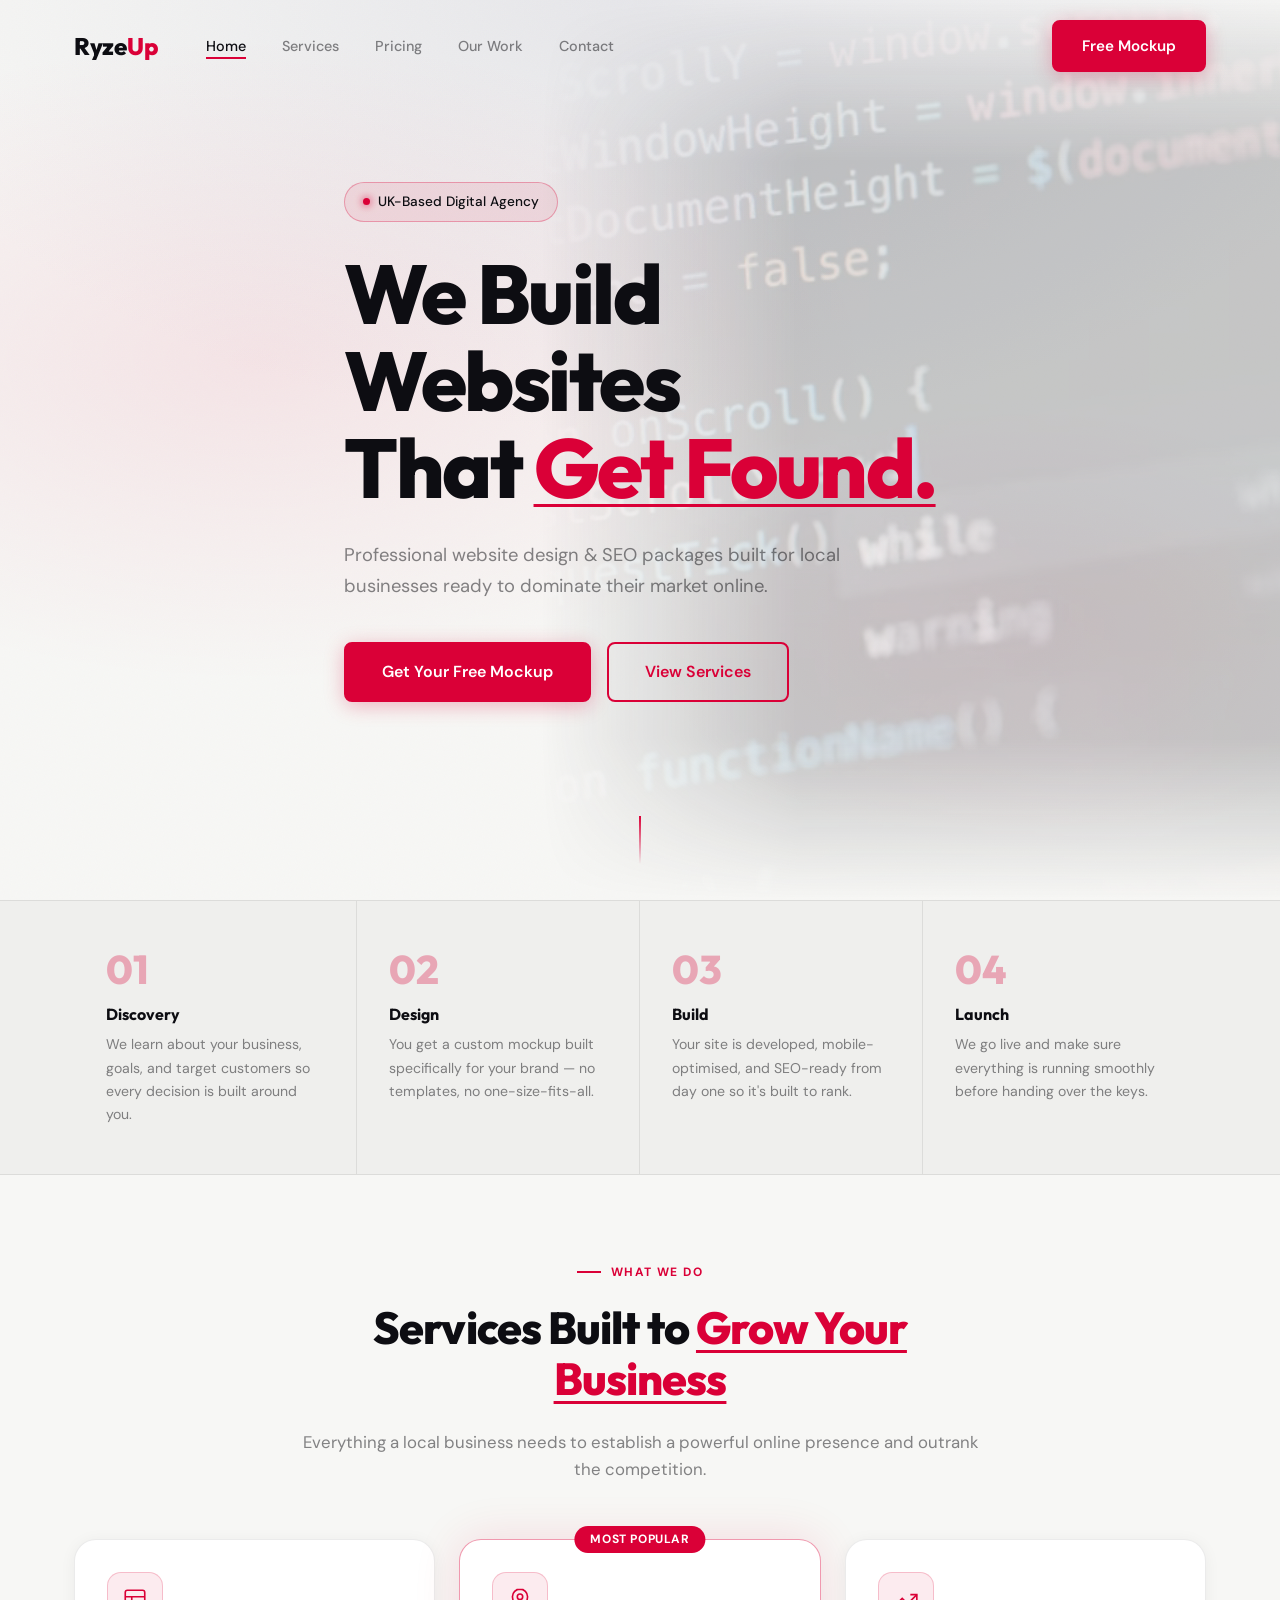
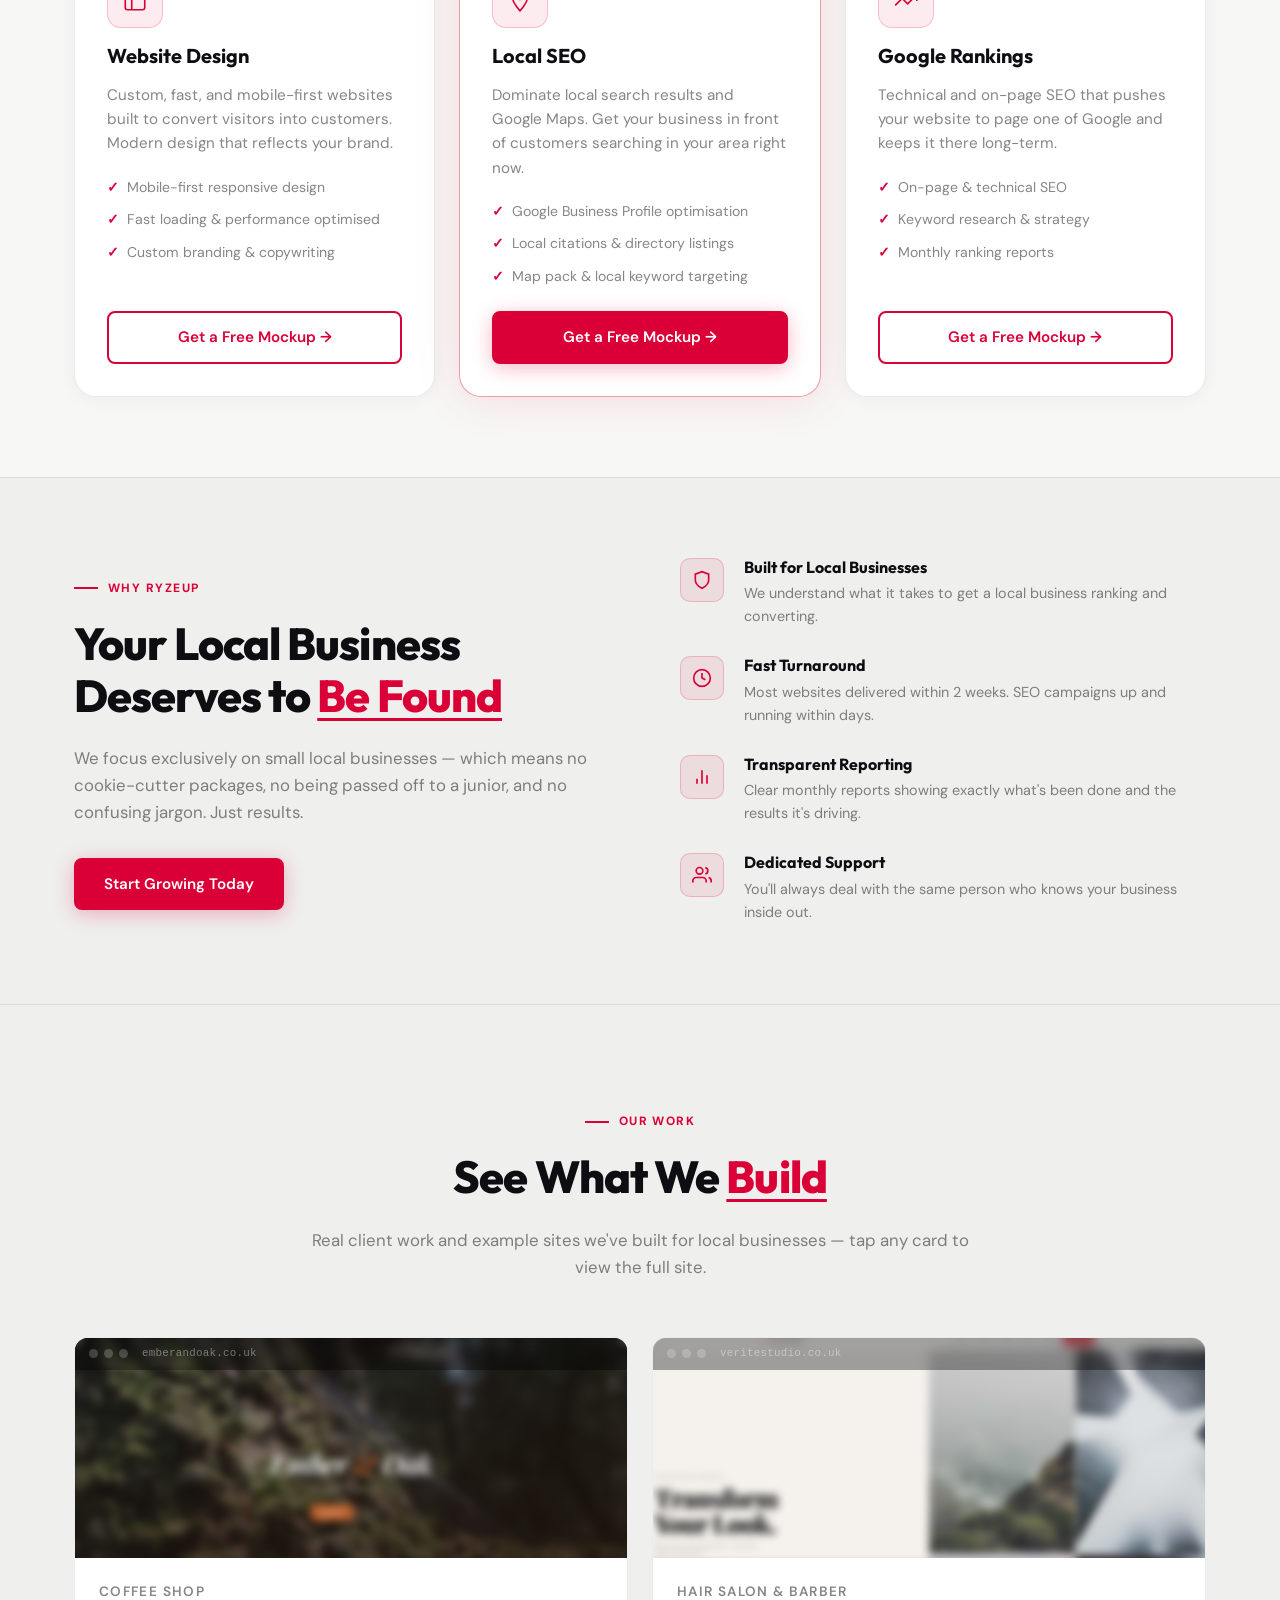
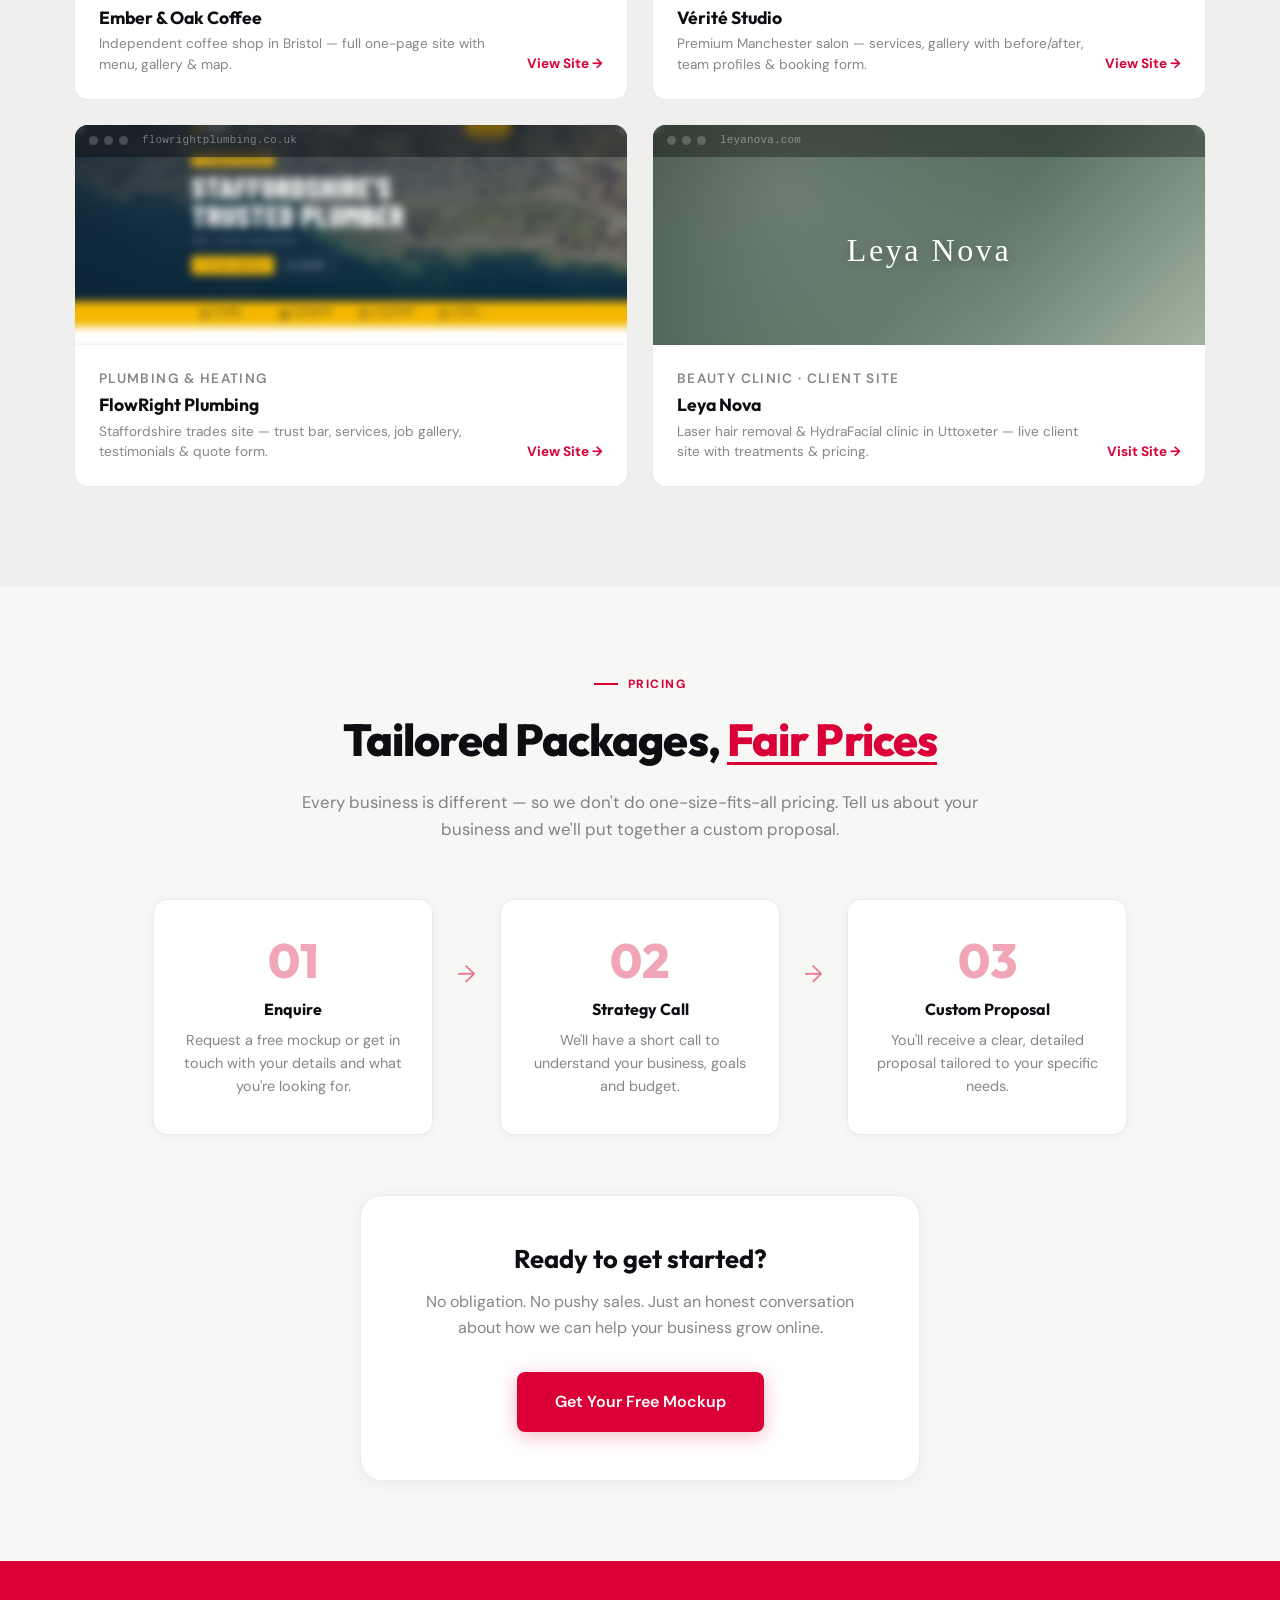
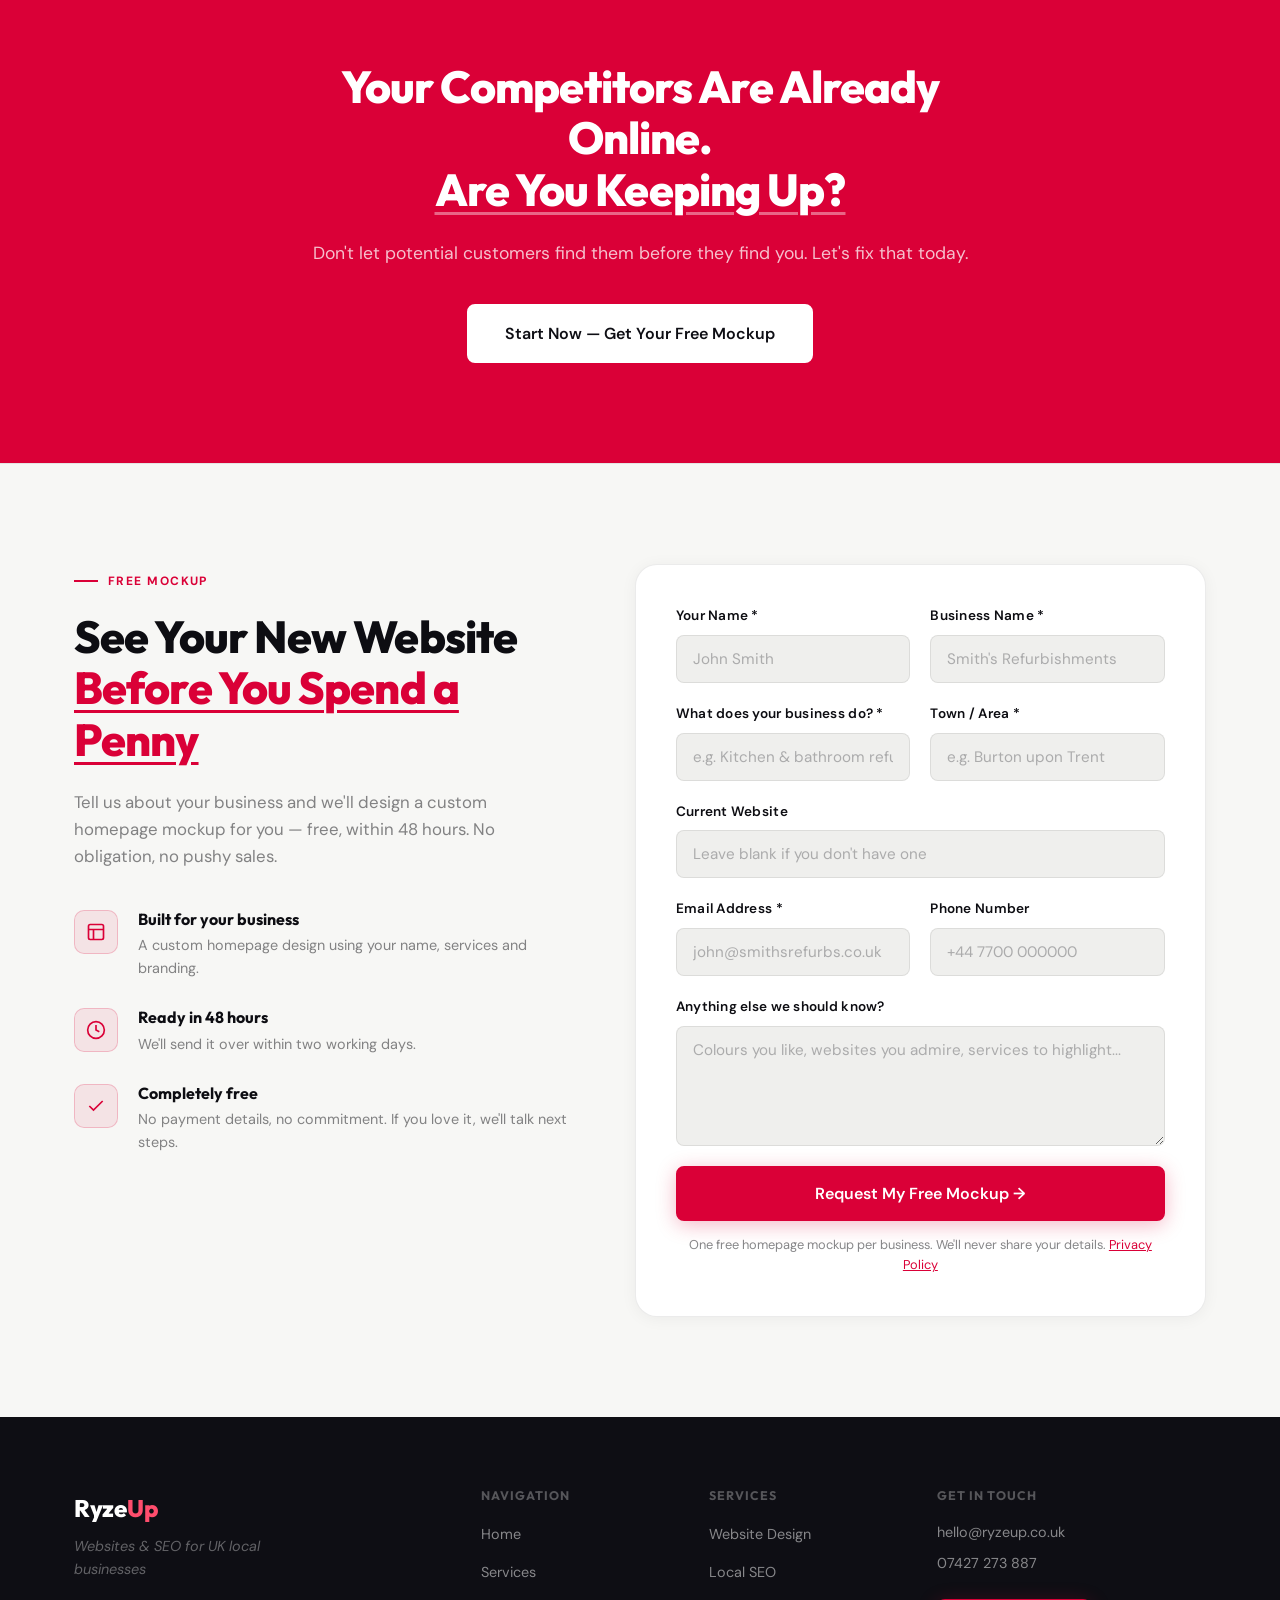
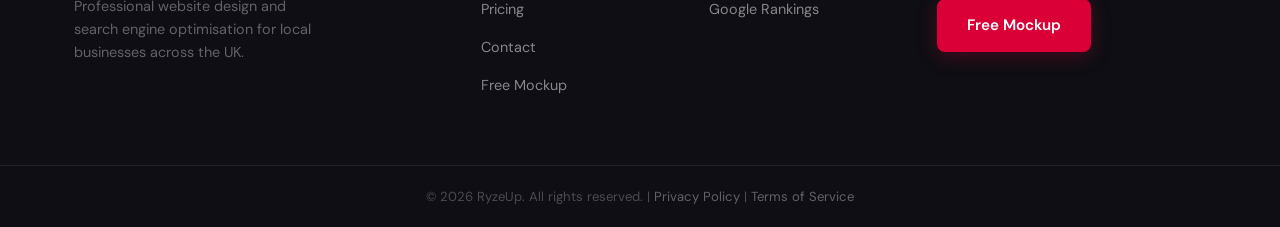
==== commit 05f794a8: "Replace hero background photo with looping coding video Compressed from 55MB to ~330KB (MP4) / ~230K" ====
--- a/index.html
+++ b/index.html
@@ -36,7 +36,7 @@
     <div class="hero-bg">
       <div class="mesh-gradient"></div>
       <div class="noise-overlay"></div>
-      <img class="hero-photo" src="pexels-bibekghosh-14553705.jpg" alt="" aria-hidden="true" />
+      <video class="hero-photo hero-video" id="heroVideo" muted loop playsinline preload="none" poster="assets/hero-code-poster.jpg" aria-hidden="true" tabindex="-1" data-webm="assets/hero-code.webm" data-mp4="assets/hero-code.mp4"></video>
       <div class="hero-mockup" aria-hidden="true" style="display:none">
         <svg viewBox="0 0 560 420" fill="none" xmlns="http://www.w3.org/2000/svg">
           <defs>
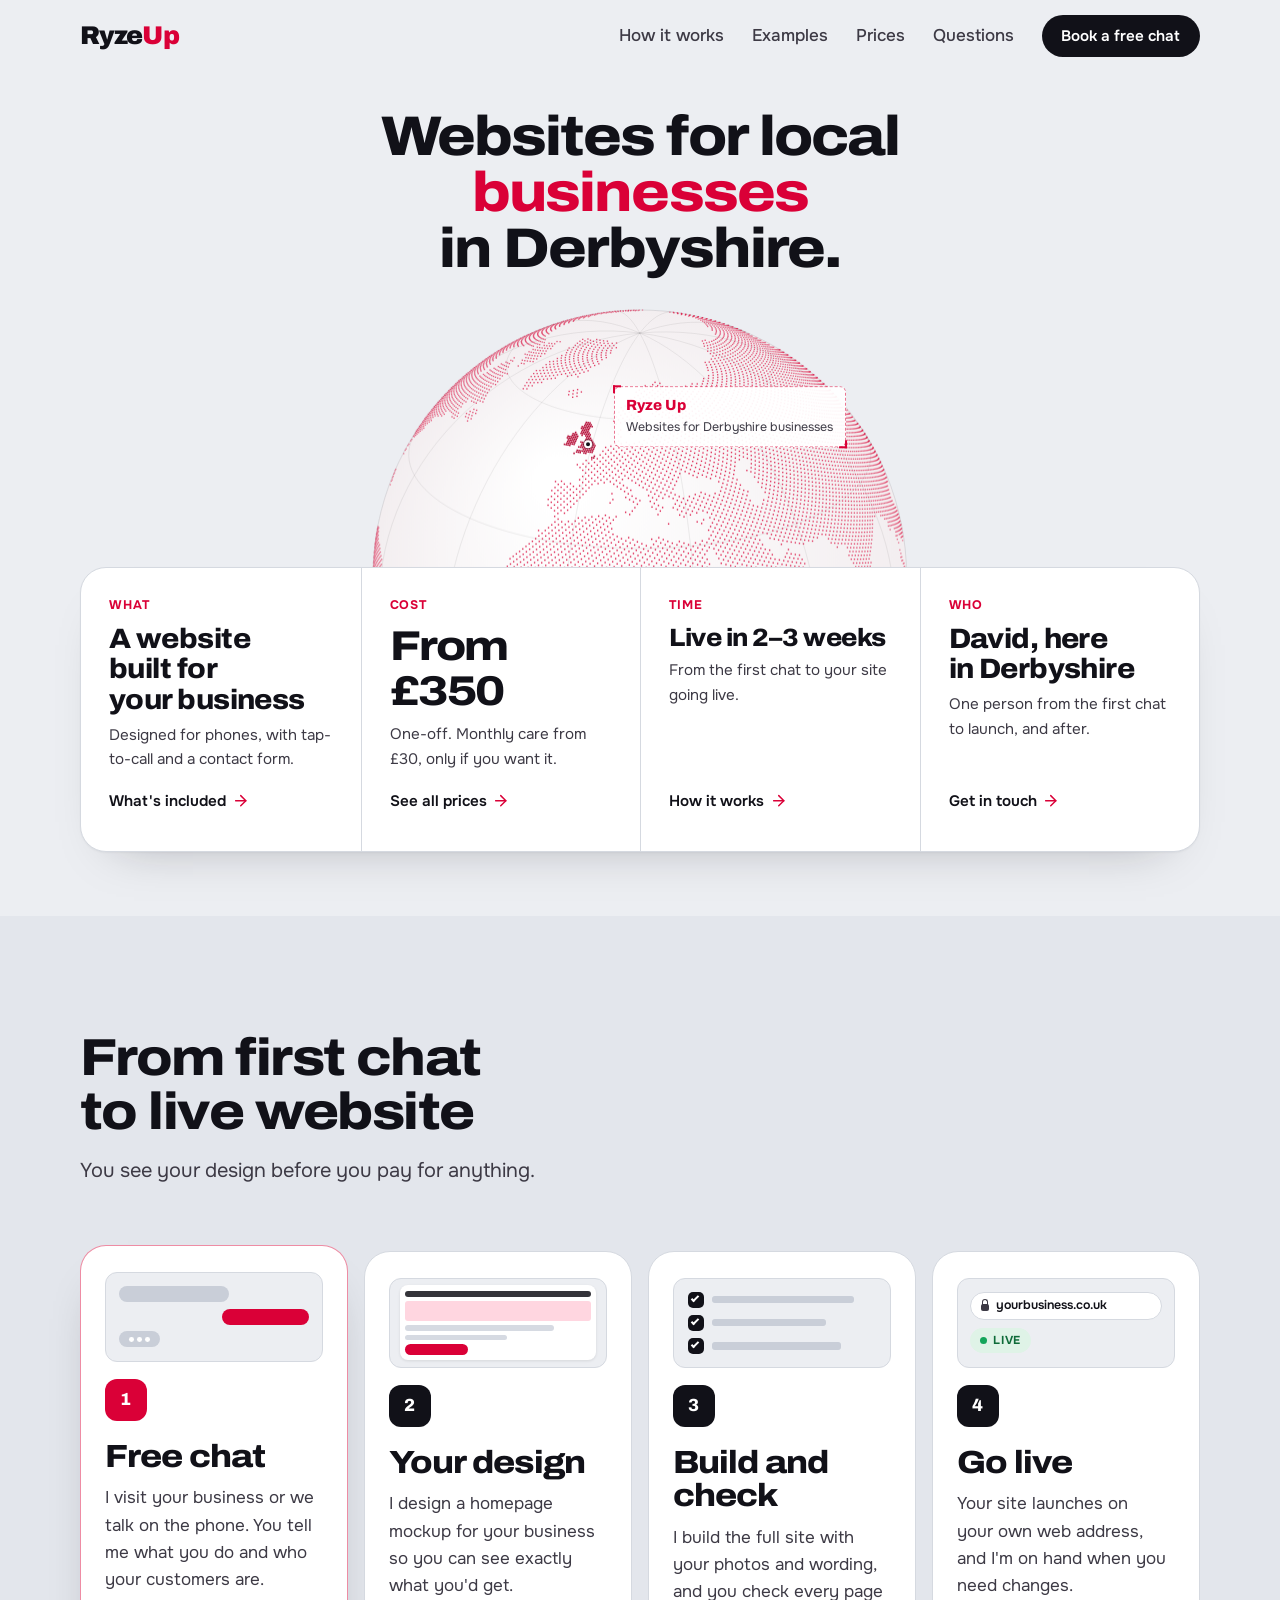
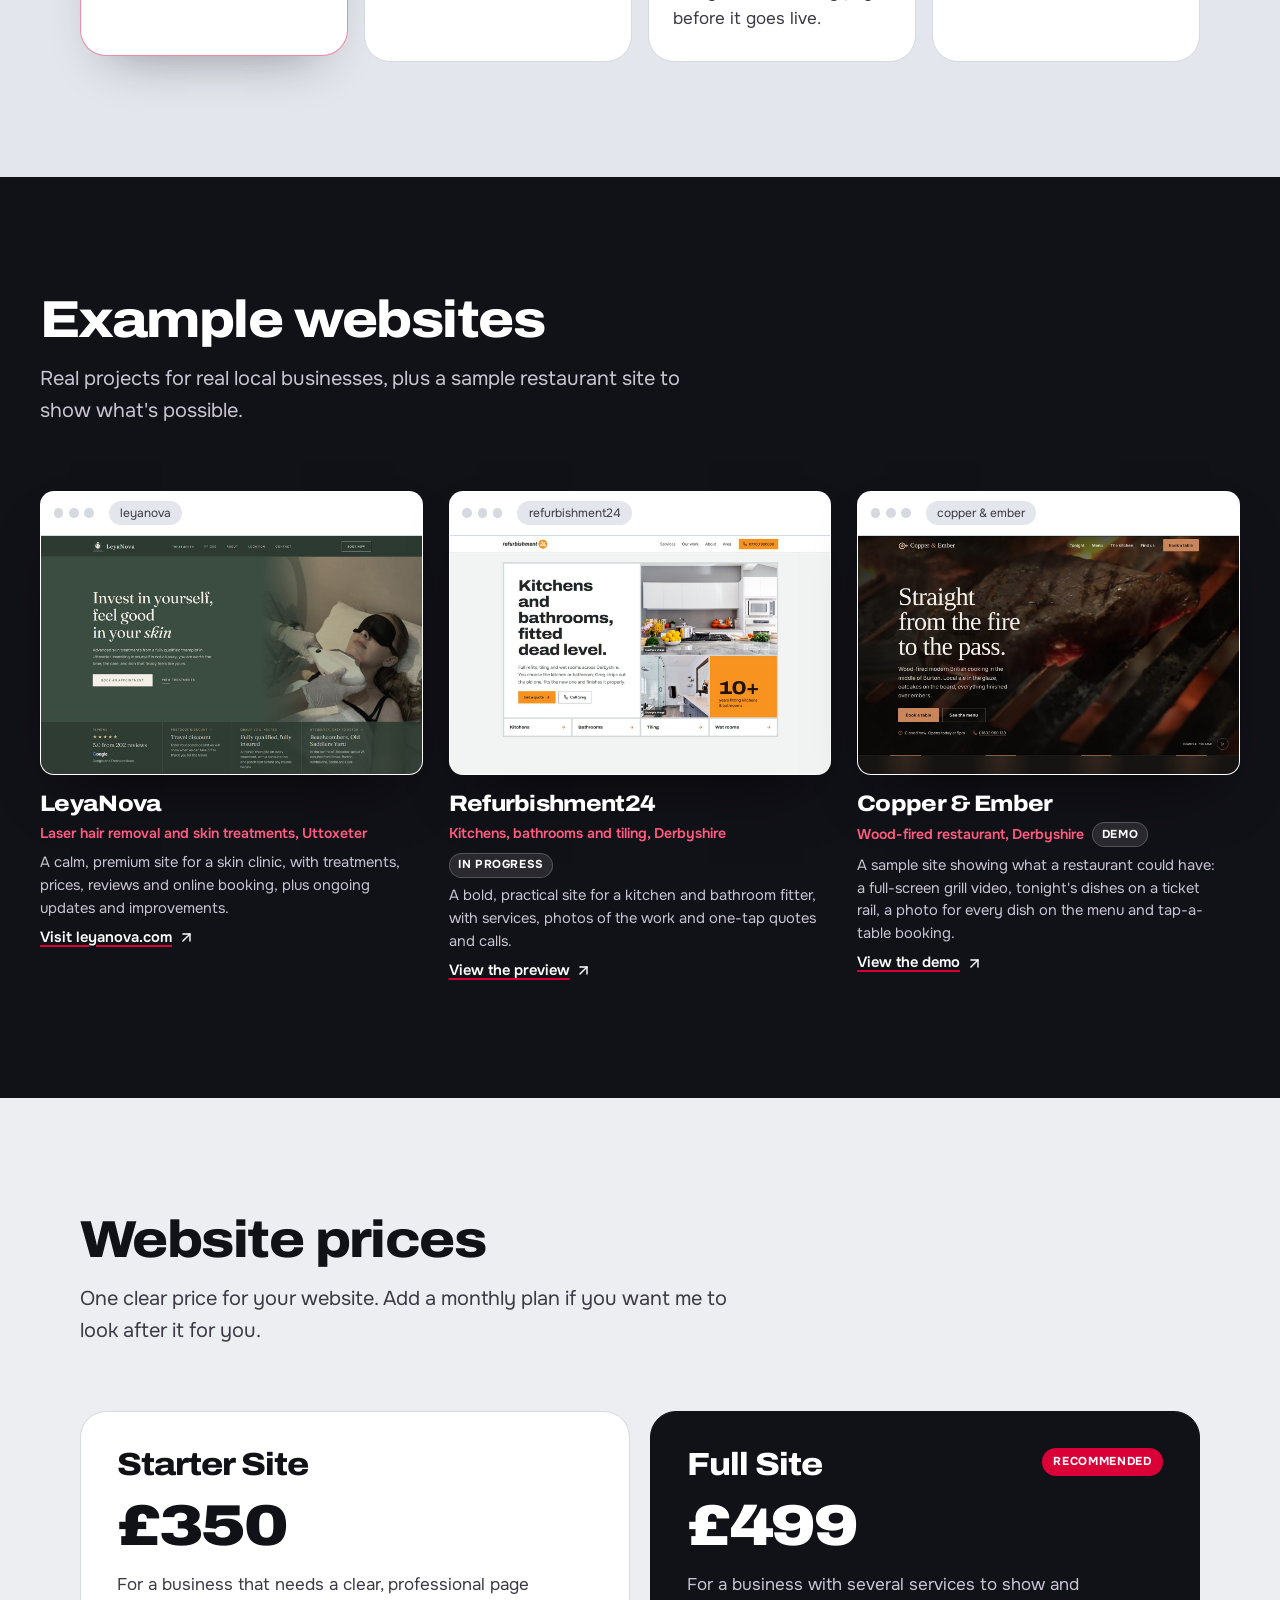
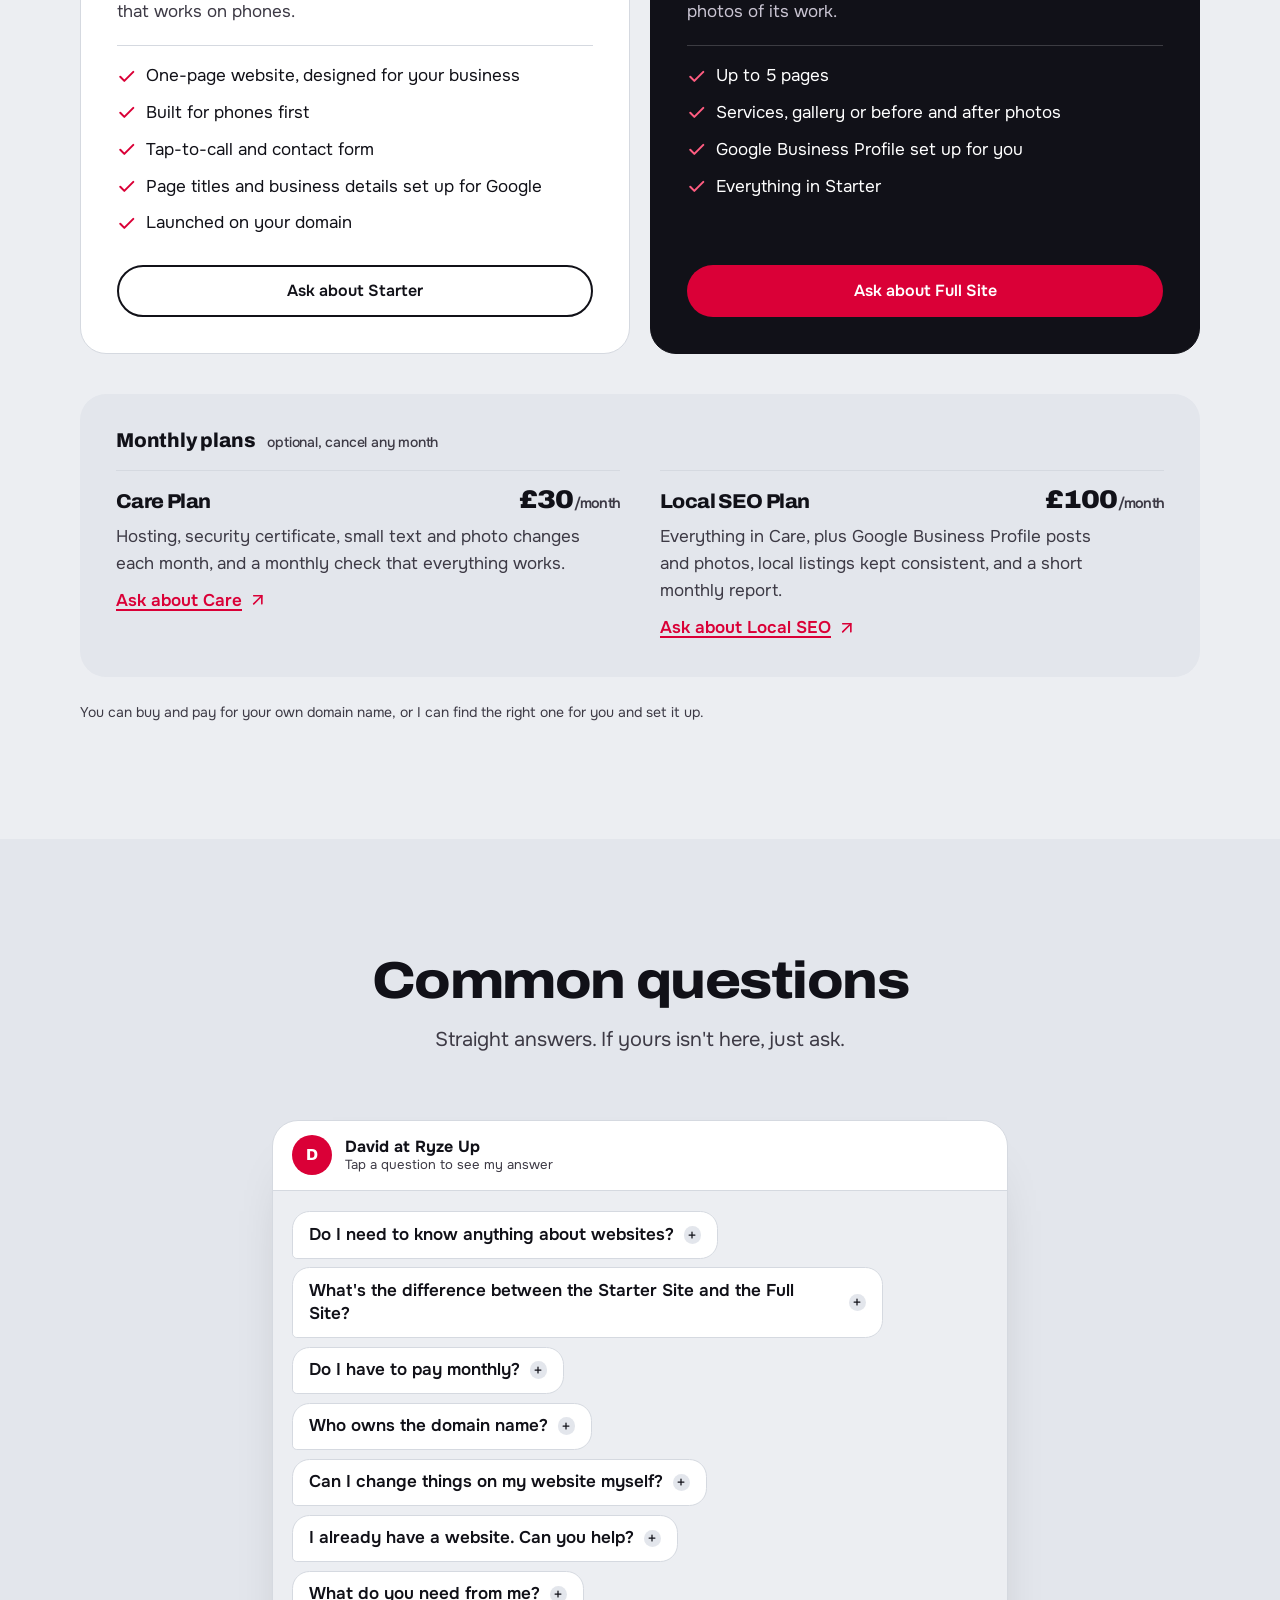
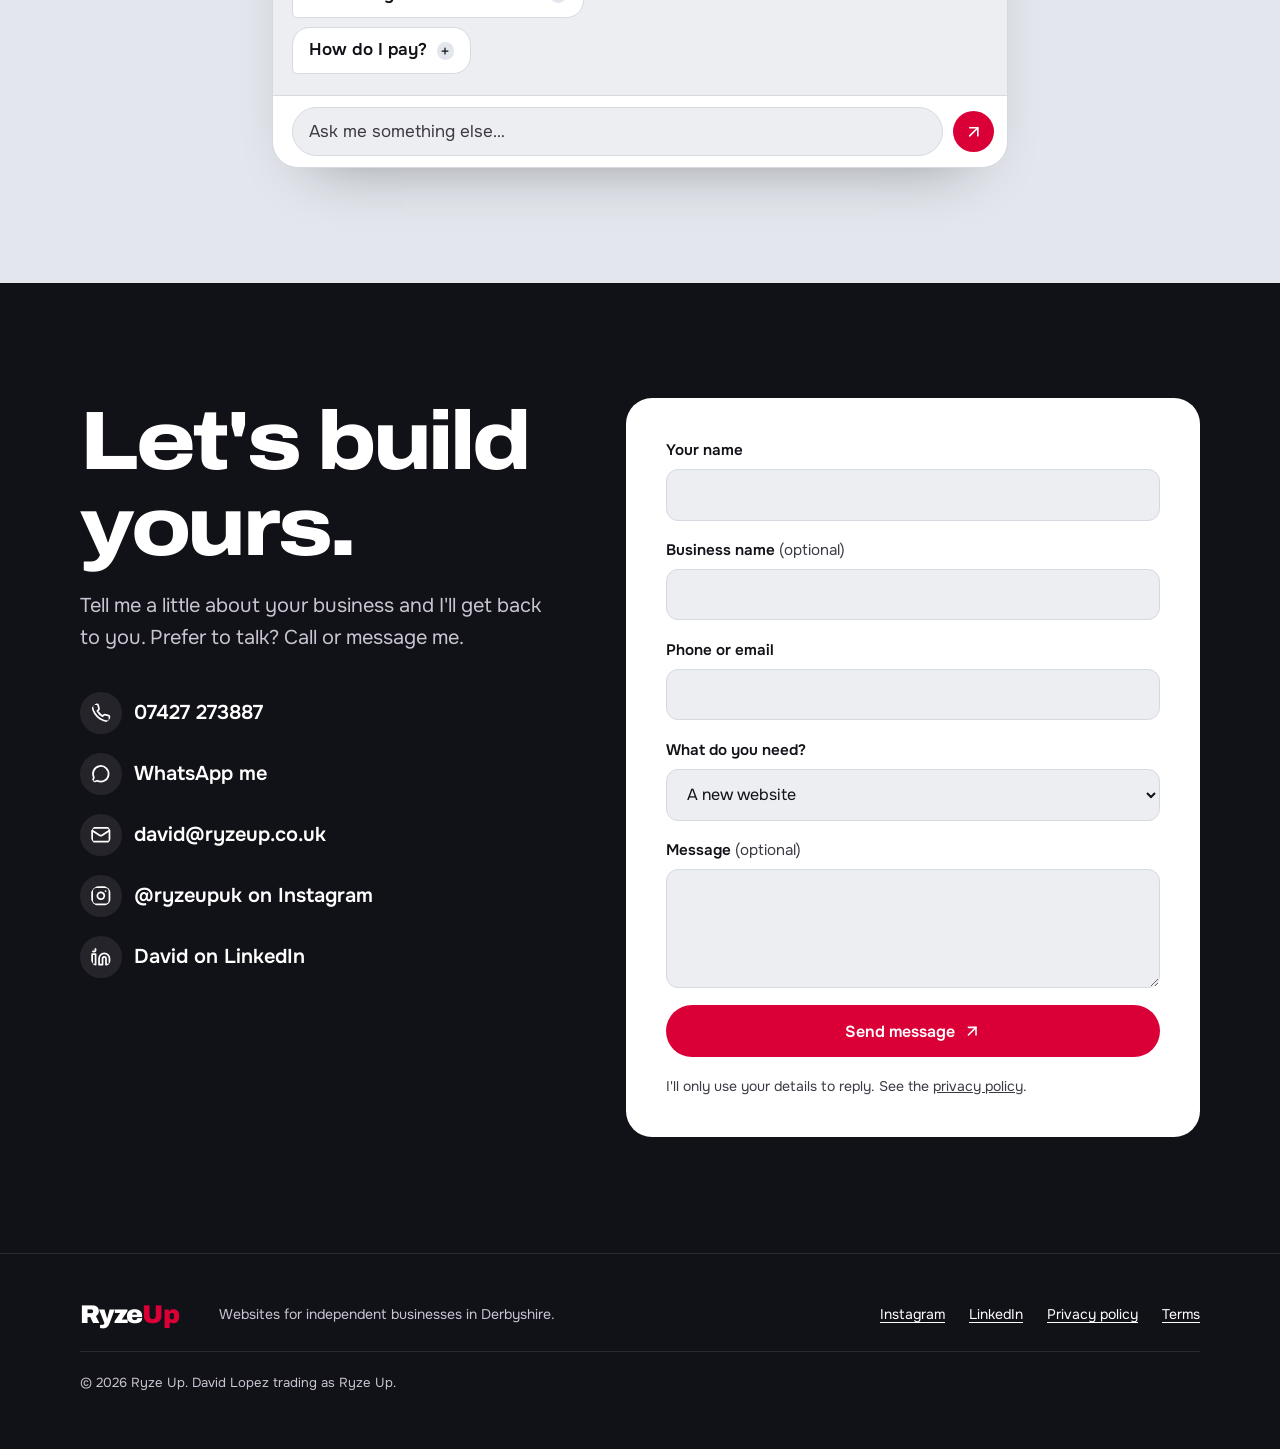
==== commit cbdb5401: "Launch new Ryze Up website Replace the old one-page site with the new answers-first site: - Derbyshi" ====
--- a/index.html
+++ b/index.html
@@ -1,574 +1,413 @@
 <!DOCTYPE html>
-<html lang="en">
+<html lang="en-GB">
 <head>
-  <meta charset="UTF-8" />
-  <meta name="viewport" content="width=device-width, initial-scale=1.0" />
-  <title>RyzeUp — Websites & SEO for Local Businesses</title>
-  <meta name="description" content="RyzeUp builds professional websites and delivers powerful SEO packages to help local businesses get found on Google." />
-  <link rel="stylesheet" href="styles.css" />
-  <link rel="preconnect" href="https://fonts.googleapis.com" />
-  <link rel="preconnect" href="https://fonts.gstatic.com" crossorigin />
-  <link href="https://fonts.googleapis.com/css2?family=DM+Sans:wght@400;500;600&family=Outfit:wght@700;800;900&display=swap" rel="stylesheet" />
+  <meta charset="utf-8">
+  <meta name="viewport" content="width=device-width, initial-scale=1, viewport-fit=cover">
+  <title>Ryze Up | Websites for Local Businesses in Derbyshire</title>
+  <meta name="description" content="Fair-priced, phone-friendly websites for independent shops, salons, cafés and trades in Derbyshire. Built to work on every phone, tablet and computer. Book a free chat with David.">
+  <link rel="canonical" href="https://ryzeup.co.uk/">
+  <meta name="theme-color" content="#DA0037">
+  <link rel="icon" href="assets/img/favicon.svg" type="image/svg+xml">
+
+  <meta property="og:type" content="website">
+  <meta property="og:site_name" content="Ryze Up">
+  <meta property="og:title" content="Ryze Up | Websites for Local Businesses in Derbyshire">
+  <meta property="og:description" content="Fair-priced websites for independent local businesses, built to work on every phone, tablet and computer.">
+  <meta property="og:url" content="https://ryzeup.co.uk/">
+  <meta property="og:image" content="https://ryzeup.co.uk/assets/img/og-image.jpg">
+  <meta property="og:image:width" content="1200">
+  <meta property="og:image:height" content="630">
+  <meta property="og:image:alt" content="Ryze Up: websites for local businesses in Derbyshire, from £350, live in 2–3 weeks">
+  <meta name="twitter:card" content="summary_large_image">
+
+  <link rel="preconnect" href="https://fonts.googleapis.com">
+  <link rel="preconnect" href="https://fonts.gstatic.com" crossorigin>
+  <link rel="stylesheet" href="https://fonts.googleapis.com/css2?family=Archivo:wdth,wght@62..125,500..900&family=Onest:wght@400..700&display=swap">
+  <link rel="stylesheet" href="assets/css/styles.css">
+
+  <script type="application/ld+json">
+  {
+    "@context": "https://schema.org",
+    "@type": "ProfessionalService",
+    "name": "Ryze Up",
+    "description": "Websites for independent local businesses.",
+    "url": "https://ryzeup.co.uk/",
+    "founder": { "@type": "Person", "name": "David Lopez" },
+    "telephone": "+447427273887",
+    "email": "david@ryzeup.co.uk",
+    "priceRange": "££",
+    "address": { "@type": "PostalAddress", "addressRegion": "Derbyshire", "addressCountry": "GB" },
+    "areaServed": [
+      { "@type": "AdministrativeArea", "name": "Derbyshire" }
+    ],
+    "sameAs": [
+      "https://www.instagram.com/ryzeupuk/",
+      "https://www.linkedin.com/in/david-lopez-lucchini-27a1a1420/"
+    ],
+    "makesOffer": [
+      { "@type": "Offer", "name": "Starter Site", "price": "350", "priceCurrency": "GBP" },
+      { "@type": "Offer", "name": "Full Site", "price": "499", "priceCurrency": "GBP" },
+      { "@type": "Offer", "name": "Care Plan", "price": "30", "priceCurrency": "GBP" },
+      { "@type": "Offer", "name": "Local SEO Plan", "price": "100", "priceCurrency": "GBP" }
+    ]
+  }
+  </script>
 </head>
 <body>
 
-  <!-- ===================== NAVBAR ===================== -->
-  <nav class="navbar" id="navbar">
-    <div class="nav-inner">
-      <a href="#home" class="logo">Ryze<span>Up</span></a>
-      <ul class="nav-links" id="navLinks">
-        <li><a href="#home" class="nav-link active">Home</a></li>
-        <li><a href="#services" class="nav-link">Services</a></li>
-        <li><a href="#pricing" class="nav-link">Pricing</a></li>
-        <li><a href="#our-work" class="nav-link">Our Work</a></li>
-        <li><a href="contact.html" class="nav-link">Contact</a></li>
-        <li class="nav-mobile-item"><a href="#free-mockup" class="btn btn-primary nav-cta-mobile">Free Mockup</a></li>
-      </ul>
-      <a href="#free-mockup" class="btn btn-primary nav-cta">Free Mockup</a>
-      <button class="hamburger" id="hamburger" aria-label="Toggle menu">
-        <span></span><span></span><span></span>
-      </button>
-    </div>
-  </nav>
-
-  <!-- ===================== HERO ===================== -->
-  <section class="hero" id="home">
-    <div class="hero-bg">
-      <div class="mesh-gradient"></div>
-      <div class="noise-overlay"></div>
-      <video class="hero-photo hero-video" id="heroVideo" muted loop playsinline preload="none" poster="assets/hero-code-poster.jpg" aria-hidden="true" tabindex="-1" data-webm="assets/hero-code.webm" data-mp4="assets/hero-code.mp4"></video>
-      <div class="hero-mockup" aria-hidden="true" style="display:none">
-        <svg viewBox="0 0 560 420" fill="none" xmlns="http://www.w3.org/2000/svg">
-          <defs>
-            <linearGradient id="heroGradFill" x1="0" y1="0" x2="0" y2="1">
-              <stop offset="0%" stop-color="rgba(218,0,55,0.18)"/>
-              <stop offset="100%" stop-color="rgba(218,0,55,0)"/>
-            </linearGradient>
-            <filter id="cardShadow" x="-10%" y="-10%" width="120%" height="130%">
-              <feDropShadow dx="0" dy="4" stdDeviation="8" flood-color="rgba(0,0,0,0.08)"/>
-            </filter>
-          </defs>
-
-          <!-- Browser window frame -->
-          <rect width="560" height="420" rx="14" fill="white" stroke="rgba(218,0,55,0.1)" stroke-width="1.5"/>
-
-          <!-- Title bar -->
-          <rect width="560" height="46" rx="14" fill="#F0EEF8"/>
-          <rect y="32" width="560" height="14" fill="#F0EEF8"/>
-
-          <!-- Traffic lights -->
-          <circle cx="22" cy="23" r="5.5" fill="#FF5F57" opacity="0.75"/>
-          <circle cx="39" cy="23" r="5.5" fill="#FEBC2E" opacity="0.75"/>
-          <circle cx="56" cy="23" r="5.5" fill="#28C840" opacity="0.75"/>
-
-          <!-- URL bar -->
-          <rect x="74" y="13" width="408" height="20" rx="10" fill="white" stroke="rgba(0,0,0,0.07)" stroke-width="1"/>
-          <circle cx="90" cy="23" r="5" fill="none" stroke="rgba(218,0,55,0.5)" stroke-width="1.5"/>
-          <text x="265" y="27" text-anchor="middle" fill="#999" font-size="9.5" font-family="monospace">ryzeup.co.uk</text>
-
-          <!-- ── Mock website inside browser ── -->
-
-          <!-- Navbar of mock site -->
-          <rect x="0" y="46" width="560" height="38" fill="#FAFAFA" stroke="rgba(0,0,0,0.05)" stroke-width="0.5"/>
-          <!-- Logo pill -->
-          <rect x="16" y="58" width="64" height="14" rx="4" fill="#DA0037" opacity="0.85"/>
-          <!-- Nav links -->
-          <rect x="270" y="64" width="34" height="7" rx="2" fill="#DDD"/>
-          <rect x="314" y="64" width="34" height="7" rx="2" fill="#DDD"/>
-          <rect x="358" y="64" width="34" height="7" rx="2" fill="#DDD"/>
-          <!-- CTA nav button -->
-          <rect x="458" y="57" width="74" height="18" rx="5" fill="#DA0037"/>
-
-          <!-- Hero area background -->
-          <rect x="0" y="84" width="560" height="176" fill="#F8F6FF"/>
-
-          <!-- Hero left text content -->
-          <!-- Badge -->
-          <rect x="16" y="96" width="112" height="15" rx="7" fill="rgba(218,0,55,0.1)" stroke="rgba(218,0,55,0.2)" stroke-width="0.75"/>
-          <circle cx="29" cy="103.5" r="3.5" fill="#DA0037" opacity="0.8"/>
-          <rect x="37" y="99.5" width="80" height="7" rx="2" fill="#DA0037" opacity="0.35"/>
-
-          <!-- Headline lines -->
-          <rect x="16" y="120" width="210" height="15" rx="3" fill="#111118" opacity="0.75"/>
-          <rect x="16" y="141" width="176" height="15" rx="3" fill="#111118" opacity="0.55"/>
-
-          <!-- Sub text -->
-          <rect x="16" y="166" width="192" height="7" rx="2" fill="#999" opacity="0.5"/>
-          <rect x="16" y="179" width="156" height="7" rx="2" fill="#999" opacity="0.4"/>
-
-          <!-- CTA buttons -->
-          <rect x="16" y="196" width="92" height="26" rx="6" fill="#DA0037"/>
-          <rect x="116" y="196" width="92" height="26" rx="6" fill="transparent" stroke="#DA0037" stroke-width="1.5" opacity="0.8"/>
-
-          <!-- Hero right: mini chart card -->
-          <rect x="318" y="90" width="226" height="164" rx="10" fill="white" filter="url(#cardShadow)" stroke="rgba(218,0,55,0.08)" stroke-width="1"/>
-          <!-- Chart title -->
-          <rect x="334" y="104" width="88" height="8" rx="2" fill="#CCC"/>
-          <rect x="334" y="116" width="56" height="18" rx="3" fill="#DA0037" opacity="0.12"/>
-          <rect x="336" y="118.5" width="52" height="13" rx="2" fill="#DA0037" opacity="0.6"/>
-          <!-- Chart bars -->
-          <rect x="336" y="196" width="18" height="28" rx="3" fill="rgba(218,0,55,0.15)"/>
-          <rect x="362" y="182" width="18" height="42" rx="3" fill="rgba(218,0,55,0.22)"/>
-          <rect x="388" y="165" width="18" height="59" rx="3" fill="rgba(218,0,55,0.3)"/>
-          <rect x="414" y="147" width="18" height="77" rx="3" fill="rgba(218,0,55,0.38)"/>
-          <rect x="440" y="128" width="18" height="96" rx="3" fill="#DA0037" opacity="0.6"/>
-          <rect x="466" y="112" width="18" height="112" rx="3" fill="#DA0037" opacity="0.75"/>
-          <!-- Chart baseline -->
-          <line x1="328" y1="225" x2="494" y2="225" stroke="rgba(0,0,0,0.08)" stroke-width="1"/>
-          <!-- Trend line -->
-          <polyline points="345,200 371,186 397,168 423,150 449,131 475,115" stroke="#DA0037" stroke-width="1.75" stroke-linecap="round" stroke-linejoin="round" opacity="0.85"/>
-          <circle cx="345" cy="200" r="2.5" fill="#DA0037" opacity="0.6"/>
-          <circle cx="475" cy="115" r="3.5" fill="#DA0037"/>
-
-          <!-- Stats strip -->
-          <rect x="0" y="260" width="560" height="60" fill="rgba(0,0,0,0.025)" stroke="rgba(0,0,0,0.04)" stroke-width="0.5"/>
-          <rect x="28" y="275" width="52" height="12" rx="3" fill="#DA0037" opacity="0.55"/>
-          <rect x="28" y="293" width="72" height="7" rx="2" fill="#CCC"/>
-          <rect x="162" y="275" width="52" height="12" rx="3" fill="#DA0037" opacity="0.55"/>
-          <rect x="162" y="293" width="72" height="7" rx="2" fill="#CCC"/>
-          <rect x="296" y="275" width="52" height="12" rx="3" fill="#DA0037" opacity="0.55"/>
-          <rect x="296" y="293" width="72" height="7" rx="2" fill="#CCC"/>
-          <rect x="430" y="275" width="52" height="12" rx="3" fill="#DA0037" opacity="0.55"/>
-          <rect x="430" y="293" width="72" height="7" rx="2" fill="#CCC"/>
-
-          <!-- Service cards strip -->
-          <rect x="12" y="330" width="164" height="72" rx="8" fill="white" stroke="rgba(0,0,0,0.06)" stroke-width="1"/>
-          <rect x="26" y="342" width="20" height="20" rx="5" fill="rgba(218,0,55,0.1)"/>
-          <rect x="52" y="345" width="72" height="8" rx="2" fill="#CCC"/>
-          <rect x="52" y="359" width="56" height="6" rx="2" fill="#E5E5E5"/>
-          <rect x="26" y="376" width="136" height="18" rx="4" fill="rgba(218,0,55,0.08)" stroke="rgba(218,0,55,0.2)" stroke-width="0.75"/>
-
-          <rect x="194" y="330" width="164" height="72" rx="8" fill="white" stroke="rgba(218,0,55,0.25)" stroke-width="1"/>
-          <rect x="208" y="342" width="20" height="20" rx="5" fill="rgba(218,0,55,0.18)"/>
-          <rect x="234" y="345" width="72" height="8" rx="2" fill="#CCC"/>
-          <rect x="234" y="359" width="56" height="6" rx="2" fill="#E5E5E5"/>
-          <rect x="208" y="376" width="136" height="18" rx="4" fill="#DA0037"/>
-
-          <rect x="376" y="330" width="164" height="72" rx="8" fill="white" stroke="rgba(0,0,0,0.06)" stroke-width="1"/>
-          <rect x="390" y="342" width="20" height="20" rx="5" fill="rgba(218,0,55,0.1)"/>
-          <rect x="416" y="345" width="72" height="8" rx="2" fill="#CCC"/>
-          <rect x="416" y="359" width="56" height="6" rx="2" fill="#E5E5E5"/>
-          <rect x="390" y="376" width="136" height="18" rx="4" fill="rgba(218,0,55,0.08)" stroke="rgba(218,0,55,0.2)" stroke-width="0.75"/>
-        </svg>
-      </div>
-    </div>
-    <div class="container hero-content">
-      <div class="hero-badge reveal">
-        <span class="badge-dot"></span> UK-Based Digital Agency
-      </div>
-      <h1 class="hero-headline reveal">
-        We Build Websites<br />That <span class="highlight">Get Found.</span>
-      </h1>
-      <p class="hero-sub reveal">
-        Professional website design & SEO packages built for local businesses ready to dominate their market online.
-      </p>
-      <div class="hero-actions reveal">
-        <a href="#free-mockup" class="btn btn-primary btn-lg">Get Your Free Mockup</a>
-        <a href="#services" class="btn btn-ghost btn-lg">View Services</a>
-      </div>
-    </div>
-    <div class="scroll-indicator">
-      <div class="scroll-line"></div>
-    </div>
-  </section>
-
-  <!-- ===================== HOW IT WORKS ===================== -->
-  <section class="how-it-works">
-    <div class="container hiw-grid">
-      <div class="hiw-step reveal">
-        <div class="hiw-number">01</div>
-        <h4>Discovery</h4>
-        <p>We learn about your business, goals, and target customers so every decision is built around you.</p>
-      </div>
-      <div class="hiw-step reveal">
-        <div class="hiw-number">02</div>
-        <h4>Design</h4>
-        <p>You get a custom mockup built specifically for your brand — no templates, no one-size-fits-all.</p>
-      </div>
-      <div class="hiw-step reveal">
-        <div class="hiw-number">03</div>
-        <h4>Build</h4>
-        <p>Your site is developed, mobile-optimised, and SEO-ready from day one so it's built to rank.</p>
-      </div>
-      <div class="hiw-step reveal">
-        <div class="hiw-number">04</div>
-        <h4>Launch</h4>
-        <p>We go live and make sure everything is running smoothly before handing over the keys.</p>
-      </div>
-    </div>
-  </section>
-
-  <!-- ===================== SERVICES OVERVIEW ===================== -->
-  <section class="services-overview" id="services">
-    <div class="container">
-      <div class="section-header reveal">
-        <span class="section-tag">What We Do</span>
-        <h2>Services Built to <span class="highlight">Grow Your Business</span></h2>
-        <p>Everything a local business needs to establish a powerful online presence and outrank the competition.</p>
-      </div>
-
-      <div class="services-grid">
-
-        <div class="glass-card service-card reveal">
-          <div class="card-icon">
-            <svg xmlns="http://www.w3.org/2000/svg" viewBox="0 0 24 24" fill="none" stroke="currentColor" stroke-width="1.5"><rect x="3" y="3" width="18" height="18" rx="2"/><path d="M3 9h18M9 21V9"/></svg>
-          </div>
-          <h3>Website Design</h3>
-          <p>Custom, fast, and mobile-first websites built to convert visitors into customers. Modern design that reflects your brand.</p>
-          <ul class="card-features">
-            <li>Mobile-first responsive design</li>
-            <li>Fast loading & performance optimised</li>
-            <li>Custom branding & copywriting</li>
+<!-- Icon set: Lucide (ISC licence), inlined as a sprite -->
+<svg width="0" height="0" style="position:absolute" aria-hidden="true">
+  <symbol id="i-arrow" viewBox="0 0 24 24"><path d="M7 7h10v10"/><path d="M7 17 17 7"/></symbol>
+  <symbol id="i-check" viewBox="0 0 24 24"><path d="M20 6 9 17l-5-5"/></symbol>
+  <symbol id="i-phone" viewBox="0 0 24 24"><path d="M22 16.92v3a2 2 0 0 1-2.18 2 19.79 19.79 0 0 1-8.63-3.07 19.5 19.5 0 0 1-6-6 19.79 19.79 0 0 1-3.07-8.67A2 2 0 0 1 4.11 2h3a2 2 0 0 1 2 1.72 12.84 12.84 0 0 0 .7 2.81 2 2 0 0 1-.45 2.11L8.09 9.91a16 16 0 0 0 6 6l1.27-1.27a2 2 0 0 1 2.11-.45 12.84 12.84 0 0 0 2.81.7A2 2 0 0 1 22 16.92z"/></symbol>
+  <symbol id="i-mail" viewBox="0 0 24 24"><rect width="20" height="16" x="2" y="4" rx="2"/><path d="m22 7-8.97 5.7a1.94 1.94 0 0 1-2.06 0L2 7"/></symbol>
+  <symbol id="i-chat" viewBox="0 0 24 24"><path d="M7.9 20A9 9 0 1 0 4 16.1L2 22Z"/></symbol>
+  <symbol id="i-pin" viewBox="0 0 24 24"><path d="M20 10c0 6-8 12-8 12s-8-6-8-12a8 8 0 0 1 16 0Z"/><circle cx="12" cy="10" r="3"/></symbol>
+  <symbol id="i-monitor" viewBox="0 0 24 24"><rect width="20" height="14" x="2" y="3" rx="2"/><path d="M8 21h8"/><path d="M12 17v4"/></symbol>
+  <symbol id="i-mobile" viewBox="0 0 24 24"><rect width="14" height="20" x="5" y="2" rx="2"/><path d="M12 18h.01"/></symbol>
+  <symbol id="i-send" viewBox="0 0 24 24"><path d="m22 2-7 20-4-9-9-4Z"/><path d="M22 2 11 13"/></symbol>
+  <symbol id="i-shuffle" viewBox="0 0 24 24"><path d="m18 14 4 4-4 4"/><path d="m18 2 4 4-4 4"/><path d="M2 18h1.4c1.3 0 2.5-.6 3.3-1.7l6.1-8.6c.7-1.1 2-1.7 3.3-1.7H22"/><path d="M2 6h1.9c1.5 0 2.9.9 3.6 2.2"/><path d="M22 18h-5.9c-1.3 0-2.6-.7-3.3-1.8l-.5-.8"/></symbol>
+  <symbol id="i-tablet" viewBox="0 0 24 24"><rect width="16" height="20" x="4" y="2" rx="2"/><path d="M12 18h.01"/></symbol>
+  <symbol id="i-right" viewBox="0 0 24 24"><path d="M5 12h14"/><path d="m12 5 7 7-7 7"/></symbol>
+  <symbol id="i-plus" viewBox="0 0 24 24"><path d="M5 12h14"/><path d="M12 5v14"/></symbol>
+  <symbol id="i-menu" viewBox="0 0 24 24"><path d="M4 6h16"/><path d="M4 12h16"/><path d="M4 18h16"/></symbol>
+  <symbol id="i-insta" viewBox="0 0 24 24"><rect width="20" height="20" x="2" y="2" rx="5"/><path d="M16 11.37A4 4 0 1 1 12.63 8 4 4 0 0 1 16 11.37z"/><path d="M17.5 6.5h.01"/></symbol>
+  <symbol id="i-linkedin" viewBox="0 0 24 24"><path d="M16 8a6 6 0 0 1 6 6v7h-4v-7a2 2 0 0 0-2-2 2 2 0 0 0-2 2v7h-4v-7a6 6 0 0 1 6-6z"/><rect width="4" height="12" x="2" y="9"/><circle cx="4" cy="4" r="2"/></symbol>
+  <symbol id="i-close" viewBox="0 0 24 24"><path d="M18 6 6 18"/><path d="m6 6 12 12"/></symbol>
+</svg>
+
+<a class="skip" href="#main">Skip to content</a>
+
+<header class="site-header" id="top">
+  <div class="wrap header-inner">
+    <a class="wordmark" href="#top" aria-label="Ryze Up, back to top"><span class="wm-ryze">Ryze</span><span class="wm-up">Up</span></a>
+    <nav class="nav" id="site-nav" aria-label="Main">
+      <a href="#how">How it works</a>
+      <a href="#work">Examples</a>
+      <a href="#packages">Prices</a>
+      <a href="#faq">Questions</a>
+      <a class="btn btn-ink btn-sm" href="#contact">Book a free chat</a>
+    </nav>
+    <button class="nav-toggle" id="nav-toggle" type="button" aria-expanded="false" aria-controls="site-nav">
+      <svg class="icon" aria-hidden="true"><use href="#i-menu"/></svg><span class="sr">Menu</span>
+    </button>
+  </div>
+</header>
+
+<main id="main">
+
+  <!-- ============ HERO: the answers ============ -->
+  <section class="hero" aria-labelledby="hero-title">
+    <div class="wrap">
+      <div class="hero-head">
+        <h1 id="hero-title">Websites for local <span class="sr">businesses </span><span class="rot" id="rot" aria-hidden="true"><span class="rot-word">businesses</span></span>in Derbyshire.</h1>
+        <!-- The red word sits on its own line and rotates through rotatingWords in assets/js/main.js -->
+      </div>
+
+      <div class="globe-wrap" id="globe-wrap" aria-hidden="true">
+        <div class="globe-clip"><canvas class="globe" id="globe"></canvas></div>
+        <div class="globe-pin" id="globe-pin">
+          <span class="gp-dot"></span>
+          <span class="gp-card"><b>Ryze Up</b><span class="gp-long">Websites for Derbyshire businesses</span><span class="gp-short">Derbyshire</span></span>
+        </div>
+      </div>
+
+      <dl class="answers">
+        <div class="ans">
+          <dt>What</dt>
+          <dd class="ans-big">A website built for your business</dd>
+          <dd class="ans-small">Designed for phones, with tap-to-call and a contact form.</dd>
+          <dd><a class="ans-link" href="#packages">What's included <svg class="icon" aria-hidden="true"><use href="#i-right"/></svg></a></dd>
+        </div>
+        <div class="ans ans-key">
+          <dt>Cost</dt>
+          <dd class="ans-big">From £350</dd>
+          <dd class="ans-small">One-off. Monthly care from £30, only if you want it.</dd>
+          <dd><a class="ans-link" href="#packages">See all prices <svg class="icon" aria-hidden="true"><use href="#i-right"/></svg></a></dd>
+        </div>
+        <div class="ans ans-time">
+          <dt>Time</dt>
+          <dd class="ans-big">Live in 2–3 weeks</dd>
+          <dd class="ans-small">From the first chat to your site going live.</dd>
+          <dd><a class="ans-link" href="#how">How it works <svg class="icon" aria-hidden="true"><use href="#i-right"/></svg></a></dd>
+        </div>
+        <div class="ans">
+          <dt>Who</dt>
+          <dd class="ans-big">David, here in Derbyshire</dd>
+          <dd class="ans-small">One person from the first chat to launch, and after.</dd>
+          <dd><a class="ans-link" href="#contact">Get in touch <svg class="icon" aria-hidden="true"><use href="#i-right"/></svg></a></dd>
+        </div>
+      </dl>
+
+    </div>
+  </section>
+
+  <!-- ============ HOW IT WORKS ============ -->
+  <section class="how" id="how">
+    <div class="wrap">
+      <div class="section-head">
+        <h2>From first chat to live website</h2>
+        <p>You see your design before you pay for anything.</p>
+      </div>
+      <ol class="steps" id="steps">
+        <li>
+          <div class="scene sc-chat" aria-hidden="true">
+            <span class="b b1"></span><span class="b b2"></span><span class="b b3"><i></i><i></i><i></i></span>
+          </div>
+          <span class="step-n">1</span><h3>Free chat</h3><p>I visit your business or we talk on the phone. You tell me what you do and who your customers are.</p>
+        </li>
+        <li>
+          <div class="scene sc-design" aria-hidden="true">
+            <span class="frame"><span class="d-nav"></span><span class="d-hero"></span><span class="d-l1"></span><span class="d-l2"></span><span class="d-btn"></span></span>
+            <span class="d-cursor"></span>
+          </div>
+          <span class="step-n">2</span><h3>Your design</h3><p>I design a homepage mockup for your business so you can see exactly what you'd get.</p>
+        </li>
+        <li>
+          <div class="scene sc-check" aria-hidden="true">
+            <span class="row"><b></b><span></span></span><span class="row"><b></b><span></span></span><span class="row"><b></b><span></span></span>
+          </div>
+          <span class="step-n">3</span><h3>Build and check</h3><p>I build the full site with your photos and wording, and you check every page before it goes live.</p>
+        </li>
+        <li>
+          <div class="scene sc-live" aria-hidden="true">
+            <span class="url"><span class="lock"></span><span class="typed">yourbusiness.co.uk</span></span>
+            <span class="live"><i></i>Live</span>
+          </div>
+          <span class="step-n">4</span><h3>Go live</h3><p>Your site launches on your own web address, and I'm on hand when you need changes.</p>
+        </li>
+      </ol>
+    </div>
+  </section>
+
+  <!-- ============ WORK ============ -->
+  <section class="work" id="work">
+    <div class="wrap">
+      <div class="section-head">
+        <h2>Example websites</h2>
+        <p>Real projects for real local businesses, plus a sample restaurant site to show what's possible.</p>
+      </div>
+      <div class="projects">
+        <article class="project">
+          <div class="shot">
+            <div class="shot-bar" aria-hidden="true"><i></i><i></i><i></i><span>leyanova</span></div>
+            <img src="assets/img/work-leyanova.jpg" alt="LeyaNova website home page: a dark green design with the headline Invest in yourself, feel good in your skin" width="1440" height="900" loading="lazy" decoding="async">
+          </div>
+          <div class="project-body">
+            <h3>LeyaNova</h3>
+            <p class="project-type">Laser hair removal and skin treatments, Uttoxeter</p>
+            <p>A calm, premium site for a skin clinic, with treatments, prices, reviews and online booking, plus ongoing updates and improvements.</p>
+            <a class="text-link" href="https://leyanova.com" target="_blank" rel="noopener">Visit leyanova.com <svg class="icon" aria-hidden="true"><use href="#i-arrow"/></svg></a>
+          </div>
+        </article>
+        <article class="project">
+          <div class="shot">
+            <div class="shot-bar" aria-hidden="true"><i></i><i></i><i></i><span>refurbishment24</span></div>
+            <img src="assets/img/work-refurbishment24.jpg" alt="Refurbishment24 website home page: kitchens and bathrooms, fitted dead level, with photos and an orange quote button" width="1440" height="900" loading="lazy" decoding="async">
+          </div>
+          <div class="project-body">
+            <h3>Refurbishment24</h3>
+            <p class="project-type">Kitchens, bathrooms and tiling, Derbyshire <span class="pill">In progress</span></p>
+            <p>A bold, practical site for a kitchen and bathroom fitter, with services, photos of the work and one-tap quotes and calls.</p>
+            <!-- PREVIEW: a copy of Greg's site lives in /demos/refurbishment24/. When his real site is live, remove the "In progress" pill, point this link at his domain and delete the demos/refurbishment24 folder. -->
+            <a class="text-link" href="demos/refurbishment24/" target="_blank" rel="noopener">View the preview <svg class="icon" aria-hidden="true"><use href="#i-arrow"/></svg></a>
+          </div>
+        </article>
+        <!-- DEMO: Copper & Ember is a fictional restaurant. The demo site lives in /demos/copper-ember/ -->
+        <article class="project">
+          <div class="shot">
+            <div class="shot-bar" aria-hidden="true"><i></i><i></i><i></i><span>copper &amp; ember</span></div>
+            <img src="assets/img/work-copper-ember.jpg" alt="Copper &amp; Ember demo website home page: a dark, photo-led design with steak on a wood-fired grill and the headline Straight from the fire to the pass" width="1440" height="900" loading="lazy" decoding="async">
+          </div>
+          <div class="project-body">
+            <h3>Copper &amp; Ember</h3>
+            <p class="project-type">Wood-fired restaurant, Derbyshire <span class="pill">Demo</span></p>
+            <p>A sample site showing what a restaurant could have: a full-screen grill video, tonight's dishes on a ticket rail, a photo for every dish on the menu and tap-a-table booking.</p>
+            <a class="text-link" href="demos/copper-ember/" target="_blank" rel="noopener">View the demo <svg class="icon" aria-hidden="true"><use href="#i-arrow"/></svg></a>
+          </div>
+        </article>
+      </div>
+    </div>
+  </section>
+
+  <!-- ============ PACKAGES ============ -->
+  <section class="packages" id="packages">
+    <div class="wrap">
+      <div class="section-head">
+        <h2>Website prices</h2>
+        <p>One clear price for your website. Add a monthly plan if you want me to look after it for you.</p>
+      </div>
+
+      <div class="price-grid">
+        <article class="price-card">
+          <h3 class="pc-title">Starter Site</h3>
+          <p class="price"><span class="amt">£350</span></p>
+          <p class="price-for">For a business that needs a clear, professional page that works on phones.</p>
+          <ul class="ticks">
+            <li><svg class="icon" aria-hidden="true"><use href="#i-check"/></svg>One-page website, designed for your business</li>
+            <li><svg class="icon" aria-hidden="true"><use href="#i-check"/></svg>Built for phones first</li>
+            <li><svg class="icon" aria-hidden="true"><use href="#i-check"/></svg>Tap-to-call and contact form</li>
+            <li><svg class="icon" aria-hidden="true"><use href="#i-check"/></svg>Page titles and business details set up for Google</li>
+            <li><svg class="icon" aria-hidden="true"><use href="#i-check"/></svg>Launched on your domain</li>
           </ul>
-          <a href="#free-mockup" class="btn btn-outline">Get a Free Mockup →</a>
-        </div>
-
-        <div class="glass-card service-card reveal featured-card">
-          <div class="card-badge">Most Popular</div>
-          <div class="card-icon">
-            <svg xmlns="http://www.w3.org/2000/svg" viewBox="0 0 24 24" fill="none" stroke="currentColor" stroke-width="1.5"><path d="M12 2C8.13 2 5 5.13 5 9c0 5.25 7 13 7 13s7-7.75 7-13c0-3.87-3.13-7-7-7z"/><circle cx="12" cy="9" r="2.5"/></svg>
-          </div>
-          <h3>Local SEO</h3>
-          <p>Dominate local search results and Google Maps. Get your business in front of customers searching in your area right now.</p>
-          <ul class="card-features">
-            <li>Google Business Profile optimisation</li>
-            <li>Local citations & directory listings</li>
-            <li>Map pack & local keyword targeting</li>
+          <a class="btn btn-ghost btn-block" href="#contact" data-package="Starter Site">Ask about Starter</a>
+        </article>
+
+        <article class="price-card is-rec">
+          <span class="rec">Recommended</span>
+          <h3 class="pc-title">Full Site</h3>
+          <p class="price"><span class="amt">£499</span></p>
+          <p class="price-for">For a business with several services to show and photos of its work.</p>
+          <ul class="ticks">
+            <li><svg class="icon" aria-hidden="true"><use href="#i-check"/></svg>Up to 5 pages</li>
+            <li><svg class="icon" aria-hidden="true"><use href="#i-check"/></svg>Services, gallery or before and after photos</li>
+            <li><svg class="icon" aria-hidden="true"><use href="#i-check"/></svg>Google Business Profile set up for you</li>
+            <li><svg class="icon" aria-hidden="true"><use href="#i-check"/></svg>Everything in Starter</li>
           </ul>
-          <a href="#free-mockup" class="btn btn-primary">Get a Free Mockup →</a>
-        </div>
-
-        <div class="glass-card service-card reveal">
-          <div class="card-icon">
-            <svg xmlns="http://www.w3.org/2000/svg" viewBox="0 0 24 24" fill="none" stroke="currentColor" stroke-width="1.5"><polyline points="22 7 13.5 15.5 8.5 10.5 2 17"/><polyline points="16 7 22 7 22 13"/></svg>
-          </div>
-          <h3>Google Rankings</h3>
-          <p>Technical and on-page SEO that pushes your website to page one of Google and keeps it there long-term.</p>
-          <ul class="card-features">
-            <li>On-page & technical SEO</li>
-            <li>Keyword research & strategy</li>
-            <li>Monthly ranking reports</li>
-          </ul>
-          <a href="#free-mockup" class="btn btn-outline">Get a Free Mockup →</a>
-        </div>
-
-      </div>
-    </div>
-  </section>
-
-  <!-- ===================== WHY RYZEUP ===================== -->
-  <section class="why-section">
-    <div class="container">
-      <div class="why-inner">
-        <div class="why-text reveal">
-          <span class="section-tag">Why RyzeUp</span>
-          <h2>Your Local Business Deserves to <span class="highlight">Be Found</span></h2>
-          <p>We focus exclusively on small local businesses — which means no cookie-cutter packages, no being passed off to a junior, and no confusing jargon. Just results.</p>
-          <a href="#free-mockup" class="btn btn-primary">Start Growing Today</a>
-        </div>
-        <div class="why-points reveal">
-          <div class="why-point">
-            <div class="point-icon">
-              <svg xmlns="http://www.w3.org/2000/svg" viewBox="0 0 24 24" fill="none" stroke="currentColor" stroke-width="2"><path d="M12 22s8-4 8-10V5l-8-3-8 3v7c0 6 8 10 8 10z"/></svg>
-            </div>
-            <div>
-              <h4>Built for Local Businesses</h4>
-              <p>We understand what it takes to get a local business ranking and converting.</p>
-            </div>
-          </div>
-          <div class="why-point">
-            <div class="point-icon">
-              <svg xmlns="http://www.w3.org/2000/svg" viewBox="0 0 24 24" fill="none" stroke="currentColor" stroke-width="2"><circle cx="12" cy="12" r="10"/><polyline points="12 6 12 12 16 14"/></svg>
-            </div>
-            <div>
-              <h4>Fast Turnaround</h4>
-              <p>Most websites delivered within 2 weeks. SEO campaigns up and running within days.</p>
-            </div>
-          </div>
-          <div class="why-point">
-            <div class="point-icon">
-              <svg xmlns="http://www.w3.org/2000/svg" viewBox="0 0 24 24" fill="none" stroke="currentColor" stroke-width="2"><line x1="18" y1="20" x2="18" y2="10"/><line x1="12" y1="20" x2="12" y2="4"/><line x1="6" y1="20" x2="6" y2="14"/></svg>
-            </div>
-            <div>
-              <h4>Transparent Reporting</h4>
-              <p>Clear monthly reports showing exactly what's been done and the results it's driving.</p>
-            </div>
-          </div>
-          <div class="why-point">
-            <div class="point-icon">
-              <svg xmlns="http://www.w3.org/2000/svg" viewBox="0 0 24 24" fill="none" stroke="currentColor" stroke-width="2"><path d="M17 21v-2a4 4 0 0 0-4-4H5a4 4 0 0 0-4 4v2"/><circle cx="9" cy="7" r="4"/><path d="M23 21v-2a4 4 0 0 0-3-3.87"/><path d="M16 3.13a4 4 0 0 1 0 7.75"/></svg>
-            </div>
-            <div>
-              <h4>Dedicated Support</h4>
-              <p>You'll always deal with the same person who knows your business inside out.</p>
-            </div>
-          </div>
-        </div>
-      </div>
-    </div>
-  </section>
-
-  <!-- ===================== WORK / DEMOS ===================== -->
-  <section class="work-section" id="our-work">
-    <div class="container">
-      <div class="section-header reveal">
-        <span class="section-tag">Our Work</span>
-        <h2>See What We <span class="highlight">Build</span></h2>
-        <p>Real client work and example sites we've built for local businesses — tap any card to view the full site.</p>
-      </div>
-      <div class="work-grid">
-        <a href="demo-coffee/index.html" target="_blank" rel="noopener noreferrer" class="work-card reveal">
-          <div class="work-card-preview">
-            <div class="work-card-bar">
-              <span class="wc-dot"></span><span class="wc-dot"></span><span class="wc-dot"></span>
-              <span class="wc-url">emberandoak.co.uk</span>
-            </div>
-            <div class="work-card-bg work-card-coffee"></div>
-          </div>
-          <div class="work-card-info">
-            <div>
-              <p class="work-card-type">Coffee Shop</p>
-              <h3>Ember &amp; Oak Coffee</h3>
-              <p>Independent coffee shop in Bristol — full one-page site with menu, gallery &amp; map.</p>
-            </div>
-            <span class="work-card-cta">View Site →</span>
-          </div>
-        </a>
-        <a href="demo-salon/index.html" target="_blank" rel="noopener noreferrer" class="work-card reveal">
-          <div class="work-card-preview">
-            <div class="work-card-bar">
-              <span class="wc-dot"></span><span class="wc-dot"></span><span class="wc-dot"></span>
-              <span class="wc-url">veritestudio.co.uk</span>
-            </div>
-            <div class="work-card-bg work-card-salon"></div>
-          </div>
-          <div class="work-card-info">
-            <div>
-              <p class="work-card-type">Hair Salon &amp; Barber</p>
-              <h3>Vérité Studio</h3>
-              <p>Premium Manchester salon — services, gallery with before/after, team profiles &amp; booking form.</p>
-            </div>
-            <span class="work-card-cta">View Site →</span>
-          </div>
-        </a>
-        <a href="demo-plumber/index.html" target="_blank" rel="noopener noreferrer" class="work-card reveal">
-          <div class="work-card-preview">
-            <div class="work-card-bar">
-              <span class="wc-dot"></span><span class="wc-dot"></span><span class="wc-dot"></span>
-              <span class="wc-url">flowrightplumbing.co.uk</span>
-            </div>
-            <div class="work-card-bg work-card-plumber"></div>
-          </div>
-          <div class="work-card-info">
-            <div>
-              <p class="work-card-type">Plumbing &amp; Heating</p>
-              <h3>FlowRight Plumbing</h3>
-              <p>Staffordshire trades site — trust bar, services, job gallery, testimonials &amp; quote form.</p>
-            </div>
-            <span class="work-card-cta">View Site →</span>
-          </div>
-        </a>
-        <a href="https://leyanova.com" target="_blank" rel="noopener noreferrer" class="work-card reveal">
-          <div class="work-card-preview">
-            <div class="work-card-bar">
-              <span class="wc-dot"></span><span class="wc-dot"></span><span class="wc-dot"></span>
-              <span class="wc-url">leyanova.com</span>
-            </div>
-            <div class="work-card-bg work-card-leyanova"></div>
-            <span class="work-card-wordmark" aria-hidden="true">Leya Nova</span>
-          </div>
-          <div class="work-card-info">
-            <div>
-              <p class="work-card-type">Beauty Clinic · Client Site</p>
-              <h3>Leya Nova</h3>
-              <p>Laser hair removal &amp; HydraFacial clinic in Uttoxeter — live client site with treatments &amp; pricing.</p>
-            </div>
-            <span class="work-card-cta">Visit Site →</span>
-          </div>
-        </a>
-      </div>
-    </div>
-  </section>
-
-  <!-- ===================== PRICING / QUOTE ===================== -->
-  <section class="pricing-section" id="pricing">
-    <div class="container">
-      <div class="section-header reveal">
-        <span class="section-tag">Pricing</span>
-        <h2>Tailored Packages, <span class="highlight">Fair Prices</span></h2>
-        <p>Every business is different — so we don't do one-size-fits-all pricing. Tell us about your business and we'll put together a custom proposal.</p>
-      </div>
-
-      <div class="process-steps reveal">
-        <div class="step">
-          <div class="step-number">01</div>
-          <h4>Enquire</h4>
-          <p>Request a free mockup or get in touch with your details and what you're looking for.</p>
-        </div>
-        <div class="step-arrow">→</div>
-        <div class="step">
-          <div class="step-number">02</div>
-          <h4>Strategy Call</h4>
-          <p>We'll have a short call to understand your business, goals and budget.</p>
-        </div>
-        <div class="step-arrow">→</div>
-        <div class="step">
-          <div class="step-number">03</div>
-          <h4>Custom Proposal</h4>
-          <p>You'll receive a clear, detailed proposal tailored to your specific needs.</p>
-        </div>
-      </div>
-
-      <div class="pricing-cta reveal">
-        <div class="glass-card pricing-card">
-          <h3>Ready to get started?</h3>
-          <p>No obligation. No pushy sales. Just an honest conversation about how we can help your business grow online.</p>
-          <a href="#free-mockup" class="btn btn-primary btn-lg">Get Your Free Mockup</a>
-        </div>
-      </div>
-    </div>
-  </section>
-
-  <!-- ===================== CTA BANNER ===================== -->
-  <section class="cta-banner">
-    <div class="cta-bg"></div>
-    <div class="container cta-content reveal">
-      <h2>Your Competitors Are Already Online.<br /><span class="highlight">Are You Keeping Up?</span></h2>
-      <p>Don't let potential customers find them before they find you. Let's fix that today.</p>
-      <a href="#free-mockup" class="btn btn-white btn-lg">Start Now — Get Your Free Mockup</a>
-    </div>
-  </section>
-
-  <!-- ===================== FREE MOCKUP ===================== -->
-  <section class="mockup-section" id="free-mockup">
-    <div class="container">
-      <div class="mockup-inner">
-        <div class="mockup-text reveal">
-          <span class="section-tag">Free Mockup</span>
-          <h2>See Your New Website <span class="highlight">Before You Spend a Penny</span></h2>
-          <p class="mockup-intro">Tell us about your business and we'll design a custom homepage mockup for you — free, within 48 hours. No obligation, no pushy sales.</p>
-          <div class="why-points">
-            <div class="why-point">
-              <div class="point-icon">
-                <svg xmlns="http://www.w3.org/2000/svg" viewBox="0 0 24 24" fill="none" stroke="currentColor" stroke-width="2"><rect x="3" y="3" width="18" height="18" rx="2"/><path d="M3 9h18M9 21V9"/></svg>
-              </div>
-              <div>
-                <h4>Built for your business</h4>
-                <p>A custom homepage design using your name, services and branding.</p>
-              </div>
-            </div>
-            <div class="why-point">
-              <div class="point-icon">
-                <svg xmlns="http://www.w3.org/2000/svg" viewBox="0 0 24 24" fill="none" stroke="currentColor" stroke-width="2"><circle cx="12" cy="12" r="10"/><polyline points="12 6 12 12 16 14"/></svg>
-              </div>
-              <div>
-                <h4>Ready in 48 hours</h4>
-                <p>We'll send it over within two working days.</p>
-              </div>
-            </div>
-            <div class="why-point">
-              <div class="point-icon">
-                <svg xmlns="http://www.w3.org/2000/svg" viewBox="0 0 24 24" fill="none" stroke="currentColor" stroke-width="2"><polyline points="20 6 9 17 4 12"/></svg>
-              </div>
-              <div>
-                <h4>Completely free</h4>
-                <p>No payment details, no commitment. If you love it, we'll talk next steps.</p>
-              </div>
-            </div>
-          </div>
-        </div>
-
-        <form class="contact-form glass-card mockup-form reveal" id="mockupForm" novalidate>
-          <input type="hidden" name="_subject" value="New Free Mockup Request" />
-          <input type="hidden" name="form_type" value="Free Mockup" />
-          <input type="text" name="_gotcha" class="hp-field" tabindex="-1" autocomplete="off" aria-hidden="true" />
-
-          <div class="form-row">
-            <div class="form-group">
-              <label for="mk-name">Your Name *</label>
-              <input type="text" id="mk-name" name="name" placeholder="John Smith" required autocomplete="name" />
-            </div>
-            <div class="form-group">
-              <label for="mk-business">Business Name *</label>
-              <input type="text" id="mk-business" name="business" placeholder="Smith's Refurbishments" required autocomplete="organization" />
-            </div>
-          </div>
-          <div class="form-row">
-            <div class="form-group">
-              <label for="mk-what">What does your business do? *</label>
-              <input type="text" id="mk-what" name="business_type" placeholder="e.g. Kitchen &amp; bathroom refurbishments" required />
-            </div>
-            <div class="form-group">
-              <label for="mk-town">Town / Area *</label>
-              <input type="text" id="mk-town" name="town" placeholder="e.g. Burton upon Trent" required />
-            </div>
-          </div>
-          <div class="form-group">
-            <label for="mk-website">Current Website</label>
-            <input type="url" id="mk-website" name="current_website" placeholder="Leave blank if you don't have one" />
-          </div>
-          <div class="form-row">
-            <div class="form-group">
-              <label for="mk-email">Email Address *</label>
-              <input type="email" id="mk-email" name="email" placeholder="john@smithsrefurbs.co.uk" required autocomplete="email" />
-            </div>
-            <div class="form-group">
-              <label for="mk-phone">Phone Number</label>
-              <input type="tel" id="mk-phone" name="phone" placeholder="+44 7700 000000" autocomplete="tel" />
-            </div>
-          </div>
-          <div class="form-group">
-            <label for="mk-notes">Anything else we should know?</label>
-            <textarea id="mk-notes" name="notes" rows="3" placeholder="Colours you like, websites you admire, services to highlight..."></textarea>
-          </div>
-          <button type="submit" class="btn btn-primary btn-lg btn-full">Request My Free Mockup →</button>
-          <p class="form-status" id="mockupStatus" role="status" aria-live="polite"></p>
-          <p class="form-note">One free homepage mockup per business. We'll never share your details. <a href="privacy-policy.html">Privacy Policy</a></p>
-        </form>
-      </div>
-    </div>
-  </section>
-
-  <!-- ===================== FOOTER ===================== -->
-  <footer class="footer">
-    <div class="container footer-inner">
-      <div class="footer-brand">
-        <a href="#home" class="logo">Ryze<span>Up</span></a>
-        <p class="footer-tagline">Websites & SEO for UK local businesses</p>
-        <p>Professional website design and search engine optimisation for local businesses across the UK.</p>
-      </div>
-      <div class="footer-links">
-        <h4>Navigation</h4>
-        <ul>
-          <li><a href="#home">Home</a></li>
-          <li><a href="#services">Services</a></li>
-          <li><a href="#pricing">Pricing</a></li>
-          <li><a href="contact.html">Contact</a></li>
-          <li><a href="#free-mockup">Free Mockup</a></li>
+          <a class="btn btn-red btn-block" href="#contact" data-package="Full Site">Ask about Full Site</a>
+        </article>
+      </div>
+
+      <div class="addons">
+        <h3 class="addons-title">Monthly plans <span>optional, cancel any month</span></h3>
+        <div class="addon-row">
+          <article class="addon">
+            <div class="addon-head"><h4>Care Plan</h4><p class="addon-price">£30<span>/month</span></p></div>
+            <p>Hosting, security certificate, small text and photo changes each month, and a monthly check that everything works.</p>
+            <a class="text-link" href="#contact" data-package="Care Plan">Ask about Care <svg class="icon" aria-hidden="true"><use href="#i-arrow"/></svg></a>
+          </article>
+          <article class="addon">
+            <div class="addon-head"><h4>Local SEO Plan</h4><p class="addon-price">£100<span>/month</span></p></div>
+            <p>Everything in Care, plus Google Business Profile posts and photos, local listings kept consistent, and a short monthly report.</p>
+            <a class="text-link" href="#contact" data-package="Local SEO Plan">Ask about Local SEO <svg class="icon" aria-hidden="true"><use href="#i-arrow"/></svg></a>
+          </article>
+        </div>
+      </div>
+      <p class="fine">You can buy and pay for your own domain name, or I can find the right one for you and set it up.</p>
+    </div>
+  </section>
+
+  <!-- ============ FAQ ============ -->
+  <section class="faq" id="faq" aria-labelledby="faq-title">
+    <div class="wrap faq-grid">
+      <div class="section-head">
+        <h2 id="faq-title">Common questions</h2>
+        <p>Straight answers. If yours isn't here, just ask.</p>
+      </div>
+      <div class="chat">
+        <div class="chat-head" aria-hidden="true">
+          <span class="chat-av">D</span>
+          <span class="chat-who"><b>David at Ryze Up</b><small>Tap a question to see my answer</small></span>
+        </div>
+        <div class="faq-list chat-body">
+        <details>
+          <summary><span class="q">Do I need to know anything about websites?</span></summary>
+          <div class="reply"><span class="typing" aria-hidden="true"><i></i><i></i><i></i></span><p>No. You tell me about your business and send me your photos and details. I handle the design, building, hosting setup and launch.</p></div>
+        </details>
+        <details>
+          <summary><span class="q">What's the difference between the Starter Site and the Full Site?</span></summary>
+          <div class="reply"><span class="typing" aria-hidden="true"><i></i><i></i><i></i></span><p>The Starter Site is one page with everything a customer needs: what you do, where you are, and how to get in touch. The Full Site has up to 5 pages, room for galleries or before and after photos, and I set up your Google Business Profile for you.</p></div>
+        </details>
+        <details>
+          <summary><span class="q">Do I have to pay monthly?</span></summary>
+          <div class="reply"><span class="typing" aria-hidden="true"><i></i><i></i><i></i></span><p>No. The website is a one-off price. The Care Plan and Local SEO Plan are optional, and you can cancel any month.</p></div>
+        </details>
+        <details>
+          <summary><span class="q">Who owns the domain name?</span></summary>
+          <div class="reply"><span class="typing" aria-hidden="true"><i></i><i></i><i></i></span><p>If you buy the domain yourself, it's registered in your name and stays yours whatever happens. If you'd rather not deal with it, I can find a good domain for your business and set it up for you.</p></div>
+        </details>
+        <details>
+          <summary><span class="q">Can I change things on my website myself?</span></summary>
+          <div class="reply"><span class="typing" aria-hidden="true"><i></i><i></i><i></i></span><p>Your site is hand-built rather than made on a drag-and-drop builder, so changes go through me. Small text and photo changes each month are included in the Care Plan, or I can quote for one-off changes.</p></div>
+        </details>
+        <details>
+          <summary><span class="q">I already have a website. Can you help?</span></summary>
+          <div class="reply"><span class="typing" aria-hidden="true"><i></i><i></i><i></i></span><p>Yes. I can redesign it or rebuild it from scratch, keeping your web address. Book a free chat and I'll take a look at what you have now.</p></div>
+        </details>
+        <details>
+          <summary><span class="q">What do you need from me?</span></summary>
+          <div class="reply"><span class="typing" aria-hidden="true"><i></i><i></i><i></i></span><p>Your logo if you have one, a few good photos of your business or work, your services and prices, opening hours and contact details. I can help write the wording.</p></div>
+        </details>
+        <details>
+          <summary><span class="q">How do I pay?</span></summary>
+          <div class="reply"><span class="typing" aria-hidden="true"><i></i><i></i><i></i></span><p>Once you've seen your mockup and we've talked it through, you pay a deposit of half the website price to start the build. You can pay in cash in person, or online by card through Stripe.</p></div>
+        </details>
+      </div>
+        <a class="chat-foot" href="#contact"><span>Ask me something else…</span><span class="chat-send" aria-hidden="true"><svg class="icon"><use href="#i-arrow"/></svg></span></a>
+      </div>
+    </div>
+  </section>
+
+  <!-- ============ CONTACT ============ -->
+  <section class="contact" id="contact">
+    <div class="wrap contact-grid">
+      <div class="contact-copy">
+        <h2>Let's build yours.</h2>
+        <p>Tell me a little about your business and I'll get back to you. Prefer to talk? Call or message me.</p>
+        <ul class="contact-lines">
+          <li><a href="tel:+447427273887"><svg class="icon" aria-hidden="true"><use href="#i-phone"/></svg><span>07427 273887</span></a></li>
+          <li><a href="https://wa.me/447427273887" target="_blank" rel="noopener"><svg class="icon" aria-hidden="true"><use href="#i-chat"/></svg><span>WhatsApp me</span></a></li>
+          <li><a href="mailto:david@ryzeup.co.uk"><svg class="icon" aria-hidden="true"><use href="#i-mail"/></svg><span>david@ryzeup.co.uk</span></a></li>
+          <li><a href="https://www.instagram.com/ryzeupuk/" target="_blank" rel="noopener"><svg class="icon" aria-hidden="true"><use href="#i-insta"/></svg><span>@ryzeupuk on Instagram</span></a></li>
+          <li><a href="https://www.linkedin.com/in/david-lopez-lucchini-27a1a1420/" target="_blank" rel="noopener"><svg class="icon" aria-hidden="true"><use href="#i-linkedin"/></svg><span>David on LinkedIn</span></a></li>
         </ul>
       </div>
-      <div class="footer-links">
-        <h4>Services</h4>
-        <ul>
-          <li><a href="#services">Website Design</a></li>
-          <li><a href="#services">Local SEO</a></li>
-          <li><a href="#services">Google Rankings</a></li>
-        </ul>
-      </div>
-      <div class="footer-contact">
-        <h4>Get In Touch</h4>
-        <p>hello@ryzeup.co.uk</p>
-        <p>07427 273 887</p>
-        <a href="#free-mockup" class="btn btn-primary">Free Mockup</a>
-      </div>
-    </div>
-    <div class="footer-bottom">
-      <div class="container">
-        <p>&copy; 2026 RyzeUp. All rights reserved. | <a href="privacy-policy.html">Privacy Policy</a> | <a href="terms.html">Terms of Service</a></p>
-      </div>
-    </div>
-  </footer>
-
-  <script src="script.js"></script>
+
+      <form class="form" id="contact-form" action="https://formspree.io/f/xwllbvrn" method="POST" novalidate>
+        <div class="field">
+          <label for="f-name">Your name</label>
+          <input id="f-name" name="name" type="text" autocomplete="name" required>
+          <p class="err" id="f-name-err" hidden></p>
+        </div>
+        <div class="field">
+          <label for="f-business">Business name <span class="opt">(optional)</span></label>
+          <input id="f-business" name="business" type="text" autocomplete="organization">
+        </div>
+        <div class="field">
+          <label for="f-contact">Phone or email</label>
+          <input id="f-contact" name="contact" type="text" autocomplete="email" inputmode="email" required>
+          <p class="err" id="f-contact-err" hidden></p>
+        </div>
+        <div class="field">
+          <label for="f-need">What do you need?</label>
+          <select id="f-need" name="need">
+            <option>A new website</option>
+            <option>A redesign of my current website</option>
+            <option>Not sure yet</option>
+            <option>Starter Site</option>
+            <option>Full Site</option>
+            <option>Care Plan</option>
+            <option>Local SEO Plan</option>
+          </select>
+        </div>
+        <div class="field">
+          <label for="f-msg">Message <span class="opt">(optional)</span></label>
+          <textarea id="f-msg" name="message" rows="4"></textarea>
+        </div>
+        <input type="hidden" name="_subject" value="New enquiry from ryzeup.co.uk">
+        <input type="text" name="_gotcha" class="hp" tabindex="-1" autocomplete="off" aria-hidden="true">
+        <button class="btn btn-red btn-block" type="submit" id="f-submit">Send message <svg class="icon" aria-hidden="true"><use href="#i-arrow"/></svg></button>
+        <p class="form-status" id="form-status" role="status" hidden></p>
+        <p class="fine">I'll only use your details to reply. See the <a href="privacy.html">privacy policy</a>.</p>
+      </form>
+    </div>
+  </section>
+</main>
+
+<footer class="site-footer">
+  <div class="wrap footer-inner">
+    <a class="wordmark wordmark-light" href="#top" aria-label="Ryze Up, back to top"><span class="wm-ryze">Ryze</span><span class="wm-up">Up</span></a>
+    <p>Websites for independent businesses in Derbyshire.</p>
+    <nav class="footer-links" aria-label="Links"><a href="https://www.instagram.com/ryzeupuk/" target="_blank" rel="noopener">Instagram</a><a href="https://www.linkedin.com/in/david-lopez-lucchini-27a1a1420/" target="_blank" rel="noopener">LinkedIn</a><a href="privacy.html">Privacy policy</a><a href="terms.html">Terms</a></nav>
+    <p class="copyright">© <span id="year">2026</span> Ryze Up. David Lopez trading as Ryze Up.</p>
+  </div>
+</footer>
+
+<div class="mobile-bar" aria-label="Quick contact">
+  <a href="tel:+447427273887" class="mb-call"><svg class="icon" aria-hidden="true"><use href="#i-phone"/></svg>Call</a>
+  <a href="#contact" class="mb-chat">Book a free chat</a>
+</div>
+
+<script src="assets/js/main.js" defer></script>
 </body>
 </html>
--- a/assets/css/styles.css
+++ b/assets/css/styles.css
@@ -0,0 +1,672 @@
+/* =========================================================
+   Ryze Up — "Answers first" styles
+   Layout concept: information before decoration. The hero answers
+   what, cost, time and who in one row of facts that link to the
+   detail; the page then follows the order people ask questions,
+   ending in a plain FAQ and contact. Restrained motion, clear type,
+   red reserved for actions and key figures.
+   ========================================================= */
+
+:root {
+  /* Colour */
+  --ink: #111118;          /* brand ink */
+  --ink-2: #3d3a45;        /* secondary text on paper (9.9:1) */
+  --paper: #eceef2;        /* page ground, soft cool grey (less glare) */
+  --mist: #e3e6ec;         /* alt section ground */
+  --line: #d5d9e0;         /* hairlines on paper */
+  --red: #da0037;          /* brand red (white on red 4.9:1) */
+  --red-deep: #b2002d;     /* hover / pressed */
+  --on-red: #ffffff;
+  --on-red-2: #ffe1e8;     /* secondary text on red */
+  --on-ink-2: #c9c4d2;     /* secondary text on ink */
+  --white: #ffffff;
+
+  /* Type */
+  --display: "Archivo", "Arial Black", "Helvetica Neue", Arial, sans-serif;
+  --body: "Onest", system-ui, -apple-system, "Segoe UI", Roboto, sans-serif;
+
+  --step--1: 0.875rem;
+  --step-0: 1.0625rem;
+  --step-1: 1.25rem;
+  --step-2: clamp(1.5rem, 1.2rem + 1.2vw, 2rem);
+  --step-3: clamp(2rem, 1.4rem + 2.6vw, 3.25rem);
+  --step-4: clamp(2.5rem, 1.5rem + 4.6vw, 5.25rem);
+
+  /* Space & shape */
+  --gutter: clamp(1rem, 4vw, 2.5rem);
+  --section: clamp(4.5rem, 9vw, 8rem);
+  --radius: 14px;
+  --radius-lg: 26px;
+  --ease: cubic-bezier(.2, .8, .2, 1);
+  --shadow: 0 1px 2px rgba(17, 17, 24, .06), 0 18px 40px -18px rgba(17, 17, 24, .28);
+
+  color-scheme: light;
+  accent-color: var(--red);
+  scrollbar-color: var(--red) var(--mist);
+}
+
+*, *::before, *::after { box-sizing: border-box; }
+html { scroll-behavior: smooth; scroll-padding-top: 5rem; -webkit-text-size-adjust: 100%; }
+body {
+  margin: 0;
+  background: var(--paper);
+  color: var(--ink);
+  font-family: var(--body);
+  font-size: var(--step-0);
+  line-height: 1.6;
+  caret-color: var(--red);
+  -webkit-font-smoothing: antialiased;
+  text-rendering: optimizeLegibility;
+}
+img { max-width: 100%; height: auto; display: block; }
+[hidden] { display: none !important; }
+a { color: inherit; }
+::selection { background: var(--red); color: var(--on-red); }
+:focus-visible { outline: 3px solid var(--red); outline-offset: 3px; border-radius: 6px; }
+
+h1, h2, h3, h4 {
+  font-family: var(--display);
+  font-stretch: 112%;
+  font-weight: 800;
+  line-height: 1.04;
+  letter-spacing: -0.03em;
+  text-wrap: balance;
+  margin: 0;
+}
+p { margin: 0; text-wrap: pretty; }
+
+.wrap { width: min(100%, 1200px); margin-inline: auto; padding-inline: var(--gutter); }
+.sr { position: absolute; width: 1px; height: 1px; overflow: hidden; clip: rect(0 0 0 0); white-space: nowrap; }
+.skip { position: absolute; left: 1rem; top: -4rem; z-index: 100; background: var(--ink); color: var(--white); padding: .6rem 1rem; border-radius: 8px; }
+.skip:focus { top: 1rem; }
+
+.icon { width: 1.15em; height: 1.15em; fill: none; stroke: currentColor; stroke-width: 2; stroke-linecap: round; stroke-linejoin: round; flex: none; }
+.icon-lg { width: 2rem; height: 2rem; stroke-width: 1.75; }
+
+/* ---------- Buttons ---------- */
+.btn {
+  display: inline-flex; align-items: center; justify-content: center; gap: .55rem;
+  min-height: 3.25rem; padding: .8rem 1.4rem;
+  border-radius: 999px; border: 2px solid transparent;
+  font: 600 1rem/1.1 var(--body); text-decoration: none; cursor: pointer;
+  transition: background-color .2s var(--ease), color .2s var(--ease), border-color .2s var(--ease), transform .2s var(--ease);
+}
+.btn .icon { transition: transform .25s var(--ease); }
+.btn:hover .icon { transform: translate(2px, -2px); }
+.btn:active { transform: translateY(1px); }
+.btn-sm { min-height: 2.6rem; padding: .55rem 1.1rem; font-size: .95rem; }
+.btn-block { width: 100%; }
+.btn-red { background: var(--red); color: var(--on-red); }
+.btn-red:hover { background: var(--red-deep); }
+.btn-ink { background: var(--ink); color: var(--white); }
+.btn-ink:hover { background: #2a2a35; }
+.btn-ghost { border-color: var(--ink); color: var(--ink); background: transparent; }
+.btn-ghost:hover { background: var(--ink); color: var(--white); }
+.btn[disabled] { opacity: .6; cursor: progress; }
+
+.text-link { display: inline-flex; align-items: center; gap: .35rem; font-weight: 600; color: var(--red); text-decoration: underline; text-underline-offset: .2em; text-decoration-thickness: 2px; }
+.text-link:hover { color: var(--red-deep); }
+
+/* ---------- Wordmark ---------- */
+.wordmark { font-family: var(--display); font-weight: 900; font-stretch: 100%; font-size: 1.6rem; letter-spacing: -0.035em; text-decoration: none; line-height: 1; }
+.wm-ryze { color: var(--ink); }
+.wm-up { color: var(--red); }
+.wordmark-light .wm-ryze { color: var(--white); }
+
+/* ---------- Header ---------- */
+.site-header {
+  position: sticky; top: env(safe-area-inset-top, 0px); z-index: 50;
+  background: color-mix(in srgb, var(--paper) 92%, transparent);
+  border-bottom: 1px solid transparent;
+  transition: border-color .25s var(--ease), background-color .25s var(--ease);
+}
+.site-header.is-scrolled { border-bottom-color: var(--line); background: var(--paper); }
+.header-inner { display: flex; align-items: center; justify-content: space-between; gap: 1rem; min-height: 4.5rem; }
+.nav { display: flex; align-items: center; gap: 1.75rem; }
+.nav a:not(.btn) { text-decoration: none; font-weight: 500; color: var(--ink-2); position: relative; padding-block: .4rem; }
+.nav a:not(.btn)::after { content: ""; position: absolute; left: 0; right: 0; bottom: 0; height: 2px; background: var(--red); transform: scaleX(0); transform-origin: left; transition: transform .25s var(--ease); }
+.nav a:not(.btn):hover { color: var(--ink); }
+.nav a:not(.btn):hover::after { transform: scaleX(1); }
+.nav-toggle { display: none; }
+
+/* ---------- Section heads ---------- */
+.section-head { display: grid; gap: 1rem; max-width: 44rem; margin-bottom: clamp(2.5rem, 5vw, 4rem); }
+.section-head h2 { font-size: var(--step-3); }
+.section-head p { font-size: var(--step-1); color: var(--ink-2); max-width: 52ch; }
+
+/* ---------- What (red region) ---------- */
+.what { background: var(--red); color: var(--on-red); padding-block: var(--section); }
+.what :focus-visible { outline-color: var(--white); }
+.what-title { font-size: var(--step-3); max-width: 20ch; }
+
+/* ---------- Packages ---------- */
+.packages { padding-block: var(--section); }
+.group-title { font-size: var(--step-1); font-stretch: 100%; letter-spacing: -0.01em; display: flex; align-items: baseline; gap: .75rem; flex-wrap: wrap; margin: 0 0 1.25rem; }
+.group-title span { font-family: var(--body); font-weight: 500; font-size: var(--step--1); color: var(--ink-2); }
+.price-grid + .group-title { margin-top: 3.5rem; }
+.price-grid { display: grid; grid-template-columns: repeat(2, minmax(0, 1fr)); gap: 1.25rem; }
+.price-card {
+  position: relative; display: flex; flex-direction: column; gap: 1rem;
+  padding: clamp(1.5rem, 3vw, 2.25rem); border-radius: var(--radius-lg);
+  background: var(--white); border: 1.5px solid var(--line);
+  transition: transform .3s var(--ease), box-shadow .3s var(--ease), border-color .3s;
+}
+.price-card:hover { transform: translateY(-4px); box-shadow: var(--shadow); border-color: var(--ink); }
+.price-card h4 { font-size: var(--step-2); }
+.price { display: flex; align-items: baseline; gap: .3rem; }
+.amt { font: 900 clamp(2.6rem, 2rem + 2vw, 3.6rem)/1 var(--display); font-stretch: 118%; letter-spacing: -0.04em; font-variant-numeric: tabular-nums; }
+.per { font-weight: 600; color: var(--ink-2); }
+.price-for { color: var(--ink-2); max-width: 40ch; }
+.ticks { list-style: none; margin: .25rem 0 .75rem; padding: 1rem 0 0; border-top: 1px solid var(--line); display: grid; gap: .6rem; flex: 1; align-content: start; }
+.ticks li { display: flex; gap: .6rem; align-items: flex-start; }
+.ticks .icon { color: var(--red); margin-top: .25em; stroke-width: 2.5; }
+.price-card.is-rec { background: var(--ink); color: var(--white); border-color: var(--ink); }
+.price-card.is-rec .price-for, .price-card.is-rec .per { color: var(--on-ink-2); }
+.price-card.is-rec .ticks { border-top-color: rgba(255,255,255,.18); }
+.price-card.is-rec .ticks .icon { color: #ff5c80; }
+.price-card.is-rec:hover { border-color: var(--red); }
+.rec { position: absolute; top: clamp(1.5rem, 3vw, 2.25rem); right: clamp(1.5rem, 3vw, 2.25rem); background: var(--red); color: var(--on-red); font-size: .72rem; font-weight: 700; letter-spacing: .06em; text-transform: uppercase; padding: .3rem .7rem; border-radius: 999px; }
+.fine { font-size: var(--step--1); color: var(--ink-2); margin-top: 1.5rem; }
+.fine a { color: inherit; }
+
+/* ---------- About ---------- */
+.about { padding-block: var(--section); background: var(--mist); }
+.about-grid { display: grid; grid-template-columns: minmax(0, .8fr) minmax(0, 1.2fr); gap: clamp(2rem, 6vw, 5rem); align-items: center; }
+.portrait { border-radius: var(--radius-lg); overflow: hidden; border: 1px solid var(--line); position: relative; }
+.portrait-placeholder { aspect-ratio: 4 / 5; }
+.about-copy { display: grid; gap: 1.2rem; justify-items: start; }
+.about-copy h2 { font-size: var(--step-3); }
+.about-copy p { color: var(--ink-2); font-size: var(--step-1); max-width: 54ch; }
+.about-copy .btn { margin-top: .6rem; }
+
+/* ---------- Contact (ink region) ---------- */
+.contact { background: var(--ink); color: var(--white); padding-block: var(--section); }
+.contact :focus-visible { outline-color: var(--red); }
+.contact-grid { display: grid; grid-template-columns: minmax(0, .9fr) minmax(0, 1.1fr); gap: clamp(2.5rem, 6vw, 5rem); align-items: start; }
+.contact-copy { display: grid; gap: 1.2rem; }
+.contact-copy h2 { font-size: var(--step-4); font-stretch: 116%; letter-spacing: -0.04em; }
+.contact-copy > p { color: var(--on-ink-2); font-size: var(--step-1); max-width: 40ch; }
+.contact-lines { list-style: none; margin: 1rem 0 0; padding: 0; display: grid; gap: .5rem; }
+.contact-lines a { display: inline-flex; align-items: center; gap: .8rem; min-height: 3rem; text-decoration: none; font-size: var(--step-1); font-weight: 600; }
+.contact-lines .icon { width: 2.6rem; height: 2.6rem; padding: .65rem; border-radius: 50%; background: rgba(255,255,255,.08); color: var(--white); transition: background-color .2s; }
+.contact-lines a:hover .icon { background: var(--red); }
+.contact-lines a:hover span { text-decoration: underline; text-underline-offset: .2em; }
+
+.form { background: var(--white); color: var(--ink); border-radius: var(--radius-lg); padding: clamp(1.5rem, 4vw, 2.5rem); display: grid; gap: 1.1rem; }
+.form :focus-visible { outline-color: var(--red); }
+.field { display: grid; gap: .4rem; }
+.field label { font-weight: 600; font-size: .95rem; }
+.opt { font-weight: 400; color: var(--ink-2); }
+.field input, .field select, .field textarea {
+  width: 100%; font: 400 1rem/1.4 var(--body); color: var(--ink);
+  padding: .85rem 1rem; min-height: 3.1rem; border-radius: 12px;
+  border: 1.5px solid var(--line); background: var(--paper);
+  transition: border-color .2s, box-shadow .2s, background-color .2s;
+}
+.field textarea { resize: vertical; min-height: 7rem; }
+.field input:hover, .field select:hover, .field textarea:hover { border-color: #c9bfc5; }
+.field input:focus, .field select:focus, .field textarea:focus { outline: none; border-color: var(--ink); background: var(--white); box-shadow: 0 0 0 4px rgba(218, 0, 55, .16); }
+.field.has-error input { border-color: var(--red); background: #fff5f7; }
+.err { color: var(--red-deep); font-size: .88rem; font-weight: 500; }
+.hp { position: absolute; left: -9999px; width: 1px; height: 1px; opacity: 0; }
+.form-status { padding: .9rem 1rem; border-radius: 12px; background: var(--mist); font-weight: 500; }
+.form-status.ok { background: #e8f6ee; color: #0e5a32; }
+.form-status.bad { background: #fff0f3; color: var(--red-deep); }
+.form .fine { margin-top: 0; }
+
+/* ---------- Footer ---------- */
+.site-footer { background: var(--ink); color: var(--on-ink-2); border-top: 1px solid rgba(255,255,255,.1); padding-block: 3rem 3.5rem; }
+.footer-inner { display: grid; grid-template-columns: auto 1fr auto; gap: 1rem 2.5rem; align-items: center; }
+.footer-inner > p:first-of-type { font-size: var(--step--1); max-width: 44ch; }
+.footer-links { display: flex; gap: 1.5rem; }
+.footer-links a { color: var(--white); font-size: var(--step--1); text-underline-offset: .2em; }
+.copyright { grid-column: 1 / -1; font-size: .82rem; border-top: 1px solid rgba(255,255,255,.1); padding-top: 1.25rem; margin-top: .5rem; }
+
+/* ---------- Mobile bar ---------- */
+.mobile-bar { display: none; }
+
+/* ---------- Motion ---------- */
+@keyframes rise { from { opacity: 0; transform: translateY(18px); } to { opacity: 1; transform: none; } }
+
+/* Scroll reveals: only where scroll-driven animation is supported; content is visible otherwise */
+@supports (animation-timeline: view()) {
+  @media (prefers-reduced-motion: no-preference) {
+    .reveal { animation: reveal linear both; animation-timeline: view(); animation-range: entry 0% entry 55%; }
+    @keyframes reveal { from { opacity: .15; transform: translateY(28px); } to { opacity: 1; transform: none; } }
+  }
+}
+
+@media (prefers-reduced-motion: reduce) {
+  *, *::before, *::after { animation-duration: .01ms !important; animation-iteration-count: 1 !important; transition-duration: .01ms !important; scroll-behavior: auto !important; }
+}
+
+/* ---------- Responsive ---------- */
+@media (max-width: 980px) {
+  .hero-grid { grid-template-columns: minmax(0, 1fr); }
+  .hero h1 { max-width: 15ch; }
+  .about-grid, .contact-grid { grid-template-columns: minmax(0, 1fr); }
+  .portrait { max-width: 22rem; }
+  .footer-inner { grid-template-columns: minmax(0, 1fr); }
+}
+
+@media (max-width: 760px) {
+  .nav-toggle {
+    display: inline-flex; align-items: center; justify-content: center;
+    width: 3rem; height: 3rem; border-radius: 50%; border: 1.5px solid var(--line); background: var(--white); color: var(--ink); cursor: pointer;
+  }
+  .nav-toggle .icon { width: 1.4rem; height: 1.4rem; }
+  .nav {
+    position: absolute; left: 0; right: 0; top: 100%;
+    flex-direction: column; align-items: stretch; gap: 0;
+    padding: .5rem var(--gutter) 1.25rem; background: var(--paper); border-bottom: 1px solid var(--line);
+    box-shadow: 0 20px 30px -20px rgba(17,17,24,.25);
+  }
+  .nav:not(.is-open) { display: none; }
+  .nav a:not(.btn) { padding: .9rem 0; border-bottom: 1px solid var(--line); font-size: 1.1rem; }
+  .nav a:not(.btn)::after { display: none; }
+  .nav .btn { margin-top: 1rem; min-height: 3.25rem; }
+
+  .price-grid { grid-template-columns: minmax(0, 1fr); }
+
+  body { padding-bottom: calc(4.75rem + env(safe-area-inset-bottom, 0px)); }
+  .mobile-bar {
+    display: grid; grid-template-columns: auto 1fr; gap: .5rem;
+    position: fixed; left: 0; right: 0; bottom: 0; z-index: 60;
+    padding: .6rem var(--gutter) calc(.6rem + env(safe-area-inset-bottom, 0px));
+    background: var(--ink); box-shadow: 0 -10px 30px -12px rgba(17,17,24,.4);
+  }
+  .mobile-bar a { display: inline-flex; align-items: center; justify-content: center; gap: .5rem; min-height: 3.25rem; padding: 0 1.25rem; border-radius: 999px; font-weight: 600; text-decoration: none; }
+  .mb-call { background: rgba(255,255,255,.1); color: var(--white); }
+  .mb-chat { background: var(--red); color: var(--on-red); }
+}
+
+/* ---------- Legal pages ---------- */
+.legal { max-width: 46rem; padding-block: clamp(3rem, 7vw, 5.5rem); }
+.legal h1 { font-size: var(--step-4); }
+.legal .updated { color: var(--ink-2); margin: .8rem 0 2.5rem; }
+.legal h2 { font-size: var(--step-2); margin: 2.5rem 0 .8rem; }
+.legal p, .legal li { color: var(--ink-2); max-width: 68ch; }
+.legal p + p { margin-top: .9rem; }
+.legal ul { padding-left: 1.2rem; display: grid; gap: .5rem; }
+.legal a { color: var(--red); text-underline-offset: .2em; }
+.legal-page { padding-bottom: 0 !important; }
+
+/* =========================================================
+   HERO: THE ANSWERS
+   ========================================================= */
+.hero { padding-block: clamp(2.75rem, 6vw, 5rem) clamp(2.5rem, 5vw, 4rem); }
+.hero-head { display: grid; grid-template-columns: minmax(0, 1.5fr) minmax(0, .75fr); gap: 1.25rem clamp(2rem, 5vw, 4rem); align-items: end; }
+.hero h1 { font-size: clamp(2.3rem, 1.4rem + 3.4vw, 4.25rem); font-stretch: 112%; letter-spacing: -0.035em; line-height: 1; max-width: 20ch; }
+.lede { font-size: var(--step-1); color: var(--ink-2); max-width: 44ch; line-height: 1.55; }
+
+.answers { margin: clamp(2rem, 4vw, 3rem) 0 0; display: grid; grid-template-columns: repeat(4, minmax(0, 1fr)); border: 1px solid var(--line); border-radius: var(--radius-lg); background: var(--white); overflow: hidden; box-shadow: 0 1px 2px rgba(17,17,24,.04), 0 24px 50px -36px rgba(17,17,24,.35); }
+.ans { display: grid; grid-template-rows: auto auto 1fr auto; gap: .45rem; padding: clamp(1.25rem, 2.5vw, 1.75rem); border-left: 1px solid var(--line); min-width: 0; animation: rise .7s var(--ease) both; }
+.ans:first-child { border-left: 0; }
+.ans:nth-child(2) { animation-delay: .06s; } .ans:nth-child(3) { animation-delay: .12s; } .ans:nth-child(4) { animation-delay: .18s; }
+.ans dt { font-size: .78rem; font-weight: 700; letter-spacing: .08em; text-transform: uppercase; color: var(--red); }
+.ans dd { margin: 0; }
+.ans-big { font: 800 clamp(1.3rem, 1rem + 1vw, 1.75rem)/1.1 var(--display); font-stretch: 106%; letter-spacing: -0.02em; text-wrap: balance; }
+.ans-key .ans-big { font-size: clamp(1.9rem, 1.4rem + 1.6vw, 2.6rem); font-stretch: 116%; letter-spacing: -0.035em; font-variant-numeric: tabular-nums; }
+.ans-small { color: var(--ink-2); font-size: .95rem; }
+.ans-link { display: inline-flex; align-items: center; gap: .35rem; min-height: 2.75rem; font-weight: 600; font-size: .95rem; color: var(--ink); text-decoration: none; }
+.ans-link .icon { color: var(--red); transition: transform .2s var(--ease); }
+.ans-link:hover { color: var(--red); }
+.ans-link:hover .icon { transform: translateX(3px); }
+.todo { white-space: nowrap; background: #fff3c4; color: #5a4300; border-radius: 4px; padding: 0 .25em; box-decoration-break: clone; -webkit-box-decoration-break: clone; }
+
+.hero-actions { display: flex; flex-wrap: wrap; align-items: center; gap: .75rem 1rem; margin-top: 1.75rem; }
+.hero-note { display: flex; align-items: center; gap: .45rem; color: var(--ink-2); font-size: .92rem; }
+.hero-note .icon { color: var(--red); stroke-width: 2.5; }
+
+/* Rotating trade word in the headline */
+/* The word gets a line of its own, so a long word never pushes anything else around */
+.rot { position: relative; display: block; width: max-content; max-width: 100%; white-space: nowrap; color: var(--red); clip-path: inset(-0.05em -100vw -0.22em -0.05em); }
+.rot-word { display: inline-block; transition: transform .55s var(--ease), opacity .45s var(--ease); }
+.rot-word.is-out { position: absolute; left: 0; top: 0; transform: translateY(-105%); opacity: 0; }
+.rot-word.is-enter { transform: translateY(105%); opacity: 0; }
+
+/* Jump bar */
+.jump { position: sticky; top: calc(env(safe-area-inset-top, 0px) + 4.5rem); z-index: 40; background: color-mix(in srgb, var(--paper) 96%, transparent); border-block: 1px solid var(--line); }
+.jump-inner { display: flex; gap: .25rem 1.5rem; overflow-x: auto; scrollbar-width: none; }
+.jump-inner::-webkit-scrollbar { display: none; }
+.jump a { flex: none; display: inline-flex; align-items: center; min-height: 3rem; font-size: .92rem; font-weight: 600; color: var(--ink-2); text-decoration: none; border-bottom: 2px solid transparent; transition: color .2s, border-color .2s; }
+.jump a:hover { color: var(--ink); }
+.jump a.is-active { color: var(--ink); border-bottom-color: var(--red); }
+
+/* Section rhythm for this version */
+html { scroll-padding-top: 8.5rem; }
+section.included { background: var(--white); color: var(--ink); border-bottom: 1px solid var(--line); }
+section.included :focus-visible { outline-color: var(--red); }
+section.included .inc-list li { border-top-color: var(--line); }
+section.included .inc-list .icon { color: var(--red); }
+section.included .inc-list p { color: var(--ink-2); }
+section.included .inc-title { top: 9.5rem; }
+section.work { background: var(--mist); }
+section.how { background: var(--paper); }
+
+/* FAQ */
+.faq { padding-block: var(--section); background: var(--mist); }
+.faq-grid { display: grid; grid-template-columns: minmax(0, .75fr) minmax(0, 1.25fr); gap: clamp(2rem, 5vw, 4.5rem); align-items: start; }
+.faq .section-head { position: sticky; top: 9.5rem; justify-items: start; }
+.faq-list { display: grid; gap: .6rem; }
+.faq details { background: var(--white); border: 1px solid var(--line); border-radius: var(--radius); transition: border-color .2s, box-shadow .2s; }
+.faq details[open] { border-color: var(--ink); box-shadow: 0 14px 30px -24px rgba(17,17,24,.45); }
+.faq summary { list-style: none; display: flex; align-items: center; justify-content: space-between; gap: 1rem; min-height: 3.5rem; padding: .9rem 1.2rem; font-weight: 600; font-size: 1.05rem; cursor: pointer; }
+.faq summary::-webkit-details-marker { display: none; }
+.faq summary::after { content: ""; flex: none; width: 1.6rem; height: 1.6rem; border-radius: 50%; background: var(--mist) no-repeat center / 0.9rem; background-image: url("data:image/svg+xml,%3Csvg xmlns='http://www.w3.org/2000/svg' viewBox='0 0 24 24' fill='none' stroke='%23111118' stroke-width='2.5' stroke-linecap='round'%3E%3Cpath d='M5 12h14M12 5v14'/%3E%3C/svg%3E"); transition: transform .25s var(--ease), background-color .2s; }
+.faq details[open] summary::after { transform: rotate(45deg); background-color: #fde3ea; }
+.faq summary:hover { color: var(--red); }
+.faq summary:focus-visible { outline: 3px solid var(--red); outline-offset: -3px; border-radius: var(--radius); }
+.faq details p { padding: 0 1.2rem 1.2rem; color: var(--ink-2); max-width: 62ch; }
+.faq details[open] p { animation: rise .35s var(--ease) both; }
+
+@media (max-width: 980px) {
+  .hero-head, .faq-grid { grid-template-columns: minmax(0, 1fr); }
+  .answers { grid-template-columns: repeat(2, minmax(0, 1fr)); }
+  .ans:nth-child(3) { border-left: 0; }
+  .ans:nth-child(n+3) { border-top: 1px solid var(--line); }
+  .faq .section-head { position: static; }
+}
+@media (max-width: 760px) {
+  .jump { top: calc(env(safe-area-inset-top, 0px) + 4.5rem); }
+  .answers { grid-template-columns: repeat(2, minmax(0, 1fr)); }
+  .ans { grid-template-rows: none; gap: .3rem; padding: 1rem .95rem .6rem; align-content: start; }
+  .ans:nth-child(odd) { border-left: 0; }
+  .ans:nth-child(even) { border-left: 1px solid var(--line); }
+  .ans-big { font-size: 1.12rem; }
+  .ans-key .ans-big { font-size: 1.7rem; }
+  .ans-small { display: none; }
+  .ans-link { font-size: .85rem; min-height: 2.75rem; }
+  .hero-actions .btn { flex: 1 1 100%; }
+  html { scroll-padding-top: 8rem; }
+}
+
+
+/* ---------- Included (red band) ---------- */
+.included { background: var(--red); color: var(--on-red); padding-block: var(--section); }
+.included :focus-visible { outline-color: var(--white); }
+.included-grid { display: grid; grid-template-columns: minmax(0, .8fr) minmax(0, 1.2fr); gap: clamp(2rem, 5vw, 5rem); align-items: start; }
+.inc-title { font-size: var(--step-3); position: sticky; top: 7rem; }
+.inc-list { list-style: none; margin: 0; padding: 0; display: grid; grid-template-columns: repeat(2, minmax(0, 1fr)); gap: 2.25rem 2.5rem; }
+.inc-list li { display: grid; grid-template-columns: auto minmax(0, 1fr); gap: .9rem; align-items: start; padding-top: 1.25rem; border-top: 2px solid rgba(255,255,255,.45); }
+.inc-list .icon { width: 1.6rem; height: 1.6rem; stroke-width: 3; margin-top: .1rem; }
+.inc-list h3 { font-size: var(--step-1); font-stretch: 106%; letter-spacing: -0.015em; }
+.inc-list p { color: var(--on-red-2); margin-top: .4rem; font-size: .98rem; }
+
+/* ---------- Work ---------- */
+.work { padding-block: var(--section); }
+.projects { display: grid; grid-template-columns: repeat(2, minmax(0, 1fr)); gap: clamp(1.5rem, 3vw, 2.5rem); }
+.project { display: grid; gap: 1.5rem; align-content: start; }
+.shot { border-radius: var(--radius); overflow: hidden; background: var(--white); border: 1px solid var(--line); box-shadow: var(--shadow); transition: transform .4s var(--ease); }
+.project:hover .shot { transform: translateY(-6px); }
+.shot-bar { display: flex; align-items: center; gap: .35rem; padding: .6rem .8rem; border-bottom: 1px solid var(--line); }
+.shot-bar i { width: .6rem; height: .6rem; border-radius: 50%; background: var(--line); }
+.shot-bar span { margin-left: .6rem; font-size: .75rem; color: var(--ink-2); background: var(--mist); padding: .15rem .7rem; border-radius: 999px; }
+.shot-placeholder, .portrait-placeholder {
+  aspect-ratio: 16 / 10; max-width: 100%; display: grid; place-items: center; padding: 1rem; text-align: center;
+  color: var(--ink-2); font-size: .9rem; font-weight: 500;
+  background: repeating-linear-gradient(135deg, var(--mist) 0 12px, var(--white) 12px 24px);
+}
+.portrait-placeholder { aspect-ratio: 4 / 5; }
+.project-body { display: grid; gap: .6rem; }
+.project-body h3 { font-size: var(--step-2); }
+.project-type { display: flex; flex-wrap: wrap; align-items: center; gap: .6rem; font-weight: 600; color: var(--red); }
+.project-body > p:not(.project-type) { color: var(--ink-2); max-width: 52ch; }
+.pill { font-size: .72rem; font-weight: 700; letter-spacing: .05em; text-transform: uppercase; color: var(--ink); background: var(--white); border: 1px solid var(--line); padding: .15rem .55rem; border-radius: 999px; }
+
+/* ---------- How ---------- */
+.how { padding-block: var(--section); background: var(--mist); }
+.steps { list-style: none; margin: 0; padding: 0; display: grid; grid-template-columns: repeat(4, minmax(0, 1fr)); gap: 1rem; counter-reset: s; }
+.steps li { background: var(--white); border: 1px solid var(--line); border-radius: var(--radius-lg); padding: 1.6rem 1.5rem 1.8rem; display: grid; gap: .7rem; align-content: start; }
+.step-n { width: 2.6rem; height: 2.6rem; border-radius: 12px; display: grid; place-items: center; background: var(--ink); color: var(--white); font: 800 1.1rem/1 var(--display); }
+.steps li:last-child .step-n { background: var(--red); }
+.steps h3 { font-size: var(--step-2); margin-top: .5rem; }
+.steps p { color: var(--ink-2); }
+
+/* ---------- Packages tweaks ---------- */
+.pc-title { font-size: var(--step-2); }
+.addons { margin-top: 2.5rem; padding: clamp(1.5rem, 3vw, 2.25rem); border-radius: var(--radius-lg); background: var(--mist); }
+.addons-title { font-size: var(--step-1); font-stretch: 100%; letter-spacing: -0.01em; display: flex; align-items: baseline; flex-wrap: wrap; gap: .75rem; margin-bottom: 1.25rem; }
+.addons-title span { font-family: var(--body); font-weight: 500; font-size: var(--step--1); color: var(--ink-2); }
+.addon-row { display: grid; grid-template-columns: repeat(2, minmax(0, 1fr)); gap: 1rem 2.5rem; }
+.addon { display: grid; gap: .6rem; align-content: start; padding-top: 1rem; border-top: 1px solid var(--line); }
+.addon-head { display: flex; align-items: baseline; justify-content: space-between; gap: 1rem; }
+.addon h4 { font-size: var(--step-1); font-stretch: 104%; }
+.addon-price { font: 900 1.6rem/1 var(--display); font-stretch: 112%; letter-spacing: -0.03em; font-variant-numeric: tabular-nums; }
+.addon-price span { font: 600 .9rem var(--body); color: var(--ink-2); }
+.addon > p { color: var(--ink-2); max-width: 48ch; }
+.addon .text-link { justify-self: start; }
+
+/* ---------- Responsive ---------- */
+@media (max-width: 980px) {
+  .included-grid { grid-template-columns: minmax(0, 1fr); }
+  .inc-title { position: static; }
+  .steps { grid-template-columns: repeat(2, minmax(0, 1fr)); }
+}
+@media (max-width: 760px) {
+  .inc-list, .projects, .addon-row, .steps { grid-template-columns: minmax(0, 1fr); }
+}
+
+/* =========================================================
+   CENTRED HEADLINE + GLOBE (sits on top of the answers)
+   ========================================================= */
+html { scroll-padding-top: 5.5rem; }
+section.included .inc-title, .faq .section-head { top: 7rem; }
+.hero { padding-block: clamp(1.5rem, 4vh, 3.25rem) clamp(2.5rem, 5vw, 4rem); overflow: hidden; }
+.hero-head { display: block; text-align: center; }
+.hero h1 { margin-inline: auto; max-width: 22ch; font-size: clamp(2.2rem, min(1.3rem + 2.9vw, 6.2vh), 4rem); }
+.hero .rot { margin-inline: auto; }
+
+/* Globe size follows the screen: wider and taller screens get a bigger globe */
+.globe-wrap { --gd: clamp(19rem, min(42vw, 64vh), 40rem); position: relative; width: var(--gd); max-width: 100%; height: calc(var(--gd) * .52); margin: clamp(1rem, 3.5vh, 2.25rem) auto 0; }
+.globe-clip { position: absolute; inset: 0; overflow: hidden; }
+.globe { display: block; width: 100%; aspect-ratio: 1; }
+.globe-pin { position: absolute; left: 0; top: 0; transition: opacity .4s; pointer-events: none; }
+.gp-dot { position: absolute; left: -4px; top: -4px; width: 8px; height: 8px; border-radius: 50%; background: var(--ink); border: 2px solid var(--white); box-shadow: 0 0 0 1px rgba(17,17,24,.35); }
+.gp-dot::after { content: ""; position: absolute; inset: -10px; border-radius: 50%; border: 2px solid var(--red); opacity: 0; animation: ping 2.4s ease-out infinite; }
+@keyframes ping { 0% { transform: scale(.4); opacity: .8; } 100% { transform: scale(1.6); opacity: 0; } }
+.gp-card { position: absolute; left: 26px; top: -58px; transition: left .35s var(--ease), right .35s var(--ease); display: grid; gap: .05rem; padding: .45rem .7rem; white-space: nowrap; font-size: .78rem; color: var(--ink-2); background: rgba(255,255,255,.94); border: 1.5px dashed rgba(218,0,55,.55); border-radius: 6px; }
+.gp-short { display: none; }
+.gp-card b { color: var(--red); font-family: var(--display); font-size: .92rem; font-weight: 800; letter-spacing: -0.01em; }
+.gp-card::before, .gp-card::after { content: ""; position: absolute; width: 8px; height: 8px; border: 2px solid var(--red); }
+.gp-card::before { left: -2px; top: -2px; border-right: 0; border-bottom: 0; }
+.gp-card::after { right: -2px; bottom: -2px; border-left: 0; border-top: 0; }
+
+/* On shorter laptop screens, drop the small print so all four answers stay on screen */
+@media (min-width: 761px) and (max-height: 860px) {
+  .hero .ans-small { display: none; }
+  .hero .ans-link { min-height: 2.25rem; }
+}
+/* Label flips to the left of the pin when it would run off the screen */
+.globe-pin.is-left .gp-card { left: auto; right: 26px; }
+.globe-pin.is-left .gp-card::before { left: auto; right: -2px; border-left: 0; border-right: 2px solid var(--red); }
+.globe-pin.is-left .gp-card::after { right: auto; left: -2px; border-right: 0; border-left: 2px solid var(--red); }
+/* Answers overlap the cut-off bottom of the globe */
+.hero .answers { position: relative; z-index: 2; margin-top: -1.25rem; }
+
+@media (max-width: 760px) {
+  .globe-wrap { --gd: min(21rem, 92vw); height: calc(var(--gd) * .52); margin-top: .75rem; }
+  .gp-card { font-size: .7rem; padding: .3rem .55rem; top: -38px; }
+  .gp-long { display: none; }
+  .gp-short { display: inline; }
+  .gp-short { display: none; }
+.gp-card b { font-size: .82rem; }
+  section.included .inc-title, .faq .section-head { top: auto; }
+}
+@media (prefers-reduced-motion: reduce) { .gp-dot::after { animation: none; } }
+
+/* Real screenshots in the example websites */
+.shot img { display: block; width: 100%; height: auto; aspect-ratio: 16 / 10; object-fit: cover; object-position: top; }
+
+/* ============ Softer tone: grey ground, white cards, dark Examples band ============ */
+section.included { background: var(--paper); }
+section.work { background: var(--ink); color: var(--white); }
+section.work .section-head p,
+section.work .project-body > p:not(.project-type) { color: var(--on-ink-2); }
+section.work .project-type { color: #ff5c7f; }             /* lighter red, 5.9:1 on ink */
+section.work .text-link { color: var(--white); text-decoration-color: var(--red); }
+section.work .text-link:hover { color: #ff5c7f; }
+section.work .shot { border-color: rgba(255,255,255,.12); box-shadow: 0 30px 60px -30px rgba(0,0,0,.8); }
+section.work .pill { background: rgba(255,255,255,.1); border-color: rgba(255,255,255,.2); color: var(--white); }
+section.how { background: var(--mist); }   /* sits right under the hero, so tint it to separate */
+
+/* ============ How it works: live step animation ============ */
+/* Each card has a tiny scene. By default (no JS / reduced motion) scenes show their finished state.
+   JS cycles .is-active through the cards; adding the class replays that card's scene. */
+.steps li { position: relative; transition: transform .45s var(--ease), border-color .3s, box-shadow .45s var(--ease); }
+.steps.is-anim li .step-n { background: var(--ink); transition: background-color .3s; }
+.steps.is-anim li.is-active { transform: translateY(-6px); border-color: rgba(218,0,55,.45); box-shadow: 0 26px 50px -30px rgba(17,17,24,.45); }
+.steps.is-anim li.is-active .step-n { background: var(--red); }
+
+.steps-track { position: relative; height: 3px; border-radius: 3px; background: var(--line); margin: 0 0 1.25rem; overflow: hidden; display: none; }
+.steps-track span { position: absolute; inset: 0; background: var(--red); transform-origin: left; transform: scaleX(var(--p, 0)); transition: transform .9s var(--ease); }
+.steps-track.is-on { display: block; }
+
+.scene { position: relative; height: 5.6rem; border-radius: 12px; background: var(--paper); border: 1px solid var(--line); overflow: hidden; margin-bottom: .4rem; }
+
+/* 1 chat */
+.sc-chat { display: flex; flex-direction: column; justify-content: center; gap: .4rem; padding: 0 .8rem; }
+.sc-chat .b { display: block; height: 1rem; border-radius: 999px; background: #c9ced8; width: 58%; }
+.sc-chat .b2 { align-self: flex-end; width: 46%; background: var(--red); }
+.sc-chat .b3 { width: 2.6rem; display: flex; align-items: center; justify-content: center; gap: .2rem; }
+.sc-chat .b3 i { width: .3rem; height: .3rem; border-radius: 50%; background: var(--white); }
+.is-active .sc-chat .b1 { animation: pop .45s var(--ease) .1s backwards; }
+.is-active .sc-chat .b2 { animation: pop .45s var(--ease) .7s backwards; }
+.is-active .sc-chat .b3 { animation: pop .45s var(--ease) 1.3s backwards; }
+.is-active .sc-chat .b3 i { animation: dot 1s ease-in-out infinite; }
+.is-active .sc-chat .b3 i:nth-child(2) { animation-delay: .15s; }
+.is-active .sc-chat .b3 i:nth-child(3) { animation-delay: .3s; }
+@keyframes pop { from { opacity: 0; transform: translateY(8px) scale(.85); } }
+@keyframes dot { 0%, 60%, 100% { transform: translateY(0); opacity: .6; } 30% { transform: translateY(-3px); opacity: 1; } }
+
+/* 2 design */
+.sc-design { padding: .4rem .6rem; }
+.sc-design .frame { display: grid; grid-template-columns: 1fr 1fr; grid-template-rows: .35rem 1fr .35rem .35rem .65rem; gap: .25rem .4rem; height: 100%; padding: .35rem; background: var(--white); border-radius: 8px; box-shadow: 0 1px 3px rgba(17,17,24,.1); }
+.sc-design .frame > span { display: block; border-radius: 3px; background: #d6dae2; transform-origin: left; }
+.sc-design .d-nav { grid-column: 1 / -1; width: 100%; background: var(--ink) !important; opacity: .85; }
+.sc-design .d-hero { grid-column: 1 / -1; background: #ffd6e0 !important; }
+.sc-design .d-l1 { grid-column: 1 / -1; width: 80%; }
+.sc-design .d-l2 { grid-column: 1 / -1; width: 55%; }
+.sc-design .d-btn { width: 70%; background: var(--red) !important; border-radius: 999px !important; }
+.sc-design .d-cursor { position: absolute; width: 0; height: 0; border-left: 6px solid transparent; border-right: 6px solid transparent; border-bottom: 13px solid var(--ink); transform: rotate(-30deg); left: 42%; top: 70%; opacity: 0; }
+.is-active .sc-design .frame > span { animation: grow .5s var(--ease) backwards; }
+.is-active .sc-design .d-nav { animation-delay: .1s; }
+.is-active .sc-design .d-hero { animation-delay: .35s; }
+.is-active .sc-design .d-l1 { animation-delay: .6s; }
+.is-active .sc-design .d-l2 { animation-delay: .8s; }
+.is-active .sc-design .d-btn { animation-delay: 1.05s; }
+.is-active .sc-design .d-cursor { animation: cursor 1.6s var(--ease) 1.2s forwards; }
+@keyframes grow { from { transform: scaleX(0); opacity: 0; } }
+@keyframes cursor { 0% { opacity: 0; left: 80%; top: 30%; } 25% { opacity: 1; } 75% { left: 20%; top: 74%; transform: rotate(-30deg) scale(1); } 85% { transform: rotate(-30deg) scale(.8); } 100% { opacity: 1; left: 20%; top: 74%; transform: rotate(-30deg) scale(1); } }
+
+/* 3 check */
+.sc-check { display: flex; flex-direction: column; justify-content: center; gap: .45rem; padding: 0 .85rem; }
+.sc-check .row { display: flex; align-items: center; gap: .55rem; }
+.sc-check .row b { flex: none; width: 1rem; height: 1rem; border-radius: 5px; background: var(--ink); position: relative; }
+.sc-check .row b::after { content: ""; position: absolute; left: .32rem; top: .14rem; width: .25rem; height: .5rem; border: solid var(--white); border-width: 0 2px 2px 0; transform: rotate(45deg); }
+.sc-check .row span { display: block; height: .45rem; border-radius: 3px; background: #c9ced8; width: 75%; }
+.sc-check .row:nth-child(2) span { width: 60%; }
+.sc-check .row:nth-child(3) span { width: 68%; }
+.is-active .sc-check .row span { animation: grow .45s var(--ease) backwards; }
+.is-active .sc-check .row b { animation: tick .35s var(--ease) backwards; }
+.is-active .sc-check .row:nth-child(1) span { animation-delay: .1s; }
+.is-active .sc-check .row:nth-child(1) b { animation-delay: .55s; }
+.is-active .sc-check .row:nth-child(2) span { animation-delay: .7s; }
+.is-active .sc-check .row:nth-child(2) b { animation-delay: 1.15s; }
+.is-active .sc-check .row:nth-child(3) span { animation-delay: 1.3s; }
+.is-active .sc-check .row:nth-child(3) b { animation-delay: 1.75s; background: var(--red); }
+@keyframes tick { from { transform: scale(0); background: #c9ced8; } }
+
+/* 4 live */
+.sc-live { display: flex; flex-direction: column; justify-content: center; gap: .55rem; padding: 0 .75rem; }
+.sc-live .url { display: flex; align-items: center; gap: .4rem; height: 1.7rem; padding: 0 .6rem; border-radius: 999px; background: var(--white); border: 1px solid var(--line); font-size: .78rem; font-weight: 600; color: var(--ink); min-width: 0; }
+.sc-live .lock { flex: none; width: .55rem; height: .45rem; border-radius: 2px; background: var(--ink-2); position: relative; margin-top: .2rem; }
+.sc-live .lock::before { content: ""; position: absolute; left: .1rem; bottom: .38rem; width: .35rem; height: .35rem; border: 1.5px solid var(--ink-2); border-bottom: 0; border-radius: .3rem .3rem 0 0; }
+.sc-live .typed { display: block; overflow: hidden; white-space: nowrap; max-width: 100%; }
+.sc-live .live { align-self: flex-start; display: inline-flex; align-items: center; gap: .4rem; font-size: .72rem; font-weight: 700; letter-spacing: .06em; text-transform: uppercase; color: #0e6b39; background: #dff3e7; padding: .2rem .6rem; border-radius: 999px; }
+.sc-live .live i { width: .45rem; height: .45rem; border-radius: 50%; background: #13a55a; }
+.is-active .sc-live .typed { animation: type 1.2s steps(18) .2s backwards; }
+.is-active .sc-live .live { animation: pop .45s var(--ease) 1.5s backwards; }
+.is-active .sc-live .live i { animation: ping 1.4s ease-out 1.9s infinite; }
+@keyframes type { from { max-width: 0; } }
+@keyframes ping { 0% { box-shadow: 0 0 0 0 rgba(19,165,90,.55); } 100% { box-shadow: 0 0 0 .5rem rgba(19,165,90,0); } }
+
+@media (prefers-reduced-motion: reduce) {
+  .steps li, .steps li * { animation: none !important; transition: none !important; }
+}
+@media (max-width: 760px) { .steps-track.is-on { display: none; } }
+
+/* ============ Common questions as a chat ============ */
+.chat { background: var(--white); border: 1px solid var(--line); border-radius: var(--radius-lg); overflow: hidden; box-shadow: 0 30px 60px -40px rgba(17,17,24,.45); }
+.chat-head { display: flex; align-items: center; gap: .8rem; padding: .9rem 1.2rem; border-bottom: 1px solid var(--line); }
+.chat-av { flex: none; width: 2.5rem; height: 2.5rem; border-radius: 50%; display: grid; place-items: center; background: var(--red); color: var(--white); font: 800 1rem/1 var(--display); }
+.chat-who { display: grid; line-height: 1.25; }
+.chat-who b { font-size: 1rem; }
+.chat-who small { font-size: .82rem; color: var(--ink-2); }
+.chat-body { gap: .55rem; padding: 1.3rem 1.2rem; background: var(--paper); }
+
+.faq .chat-body details { background: none; border: 0; box-shadow: none; border-radius: 0; display: grid; }
+.faq .chat-body details[open] { border: 0; box-shadow: none; margin-bottom: .5rem; }
+.faq .chat-body summary { display: block; min-height: 0; padding: 0; font-size: inherit; justify-self: start; max-width: 85%; border-radius: 1.1rem; }
+.faq .chat-body summary::after { content: none; }
+.faq .chat-body summary:hover { color: inherit; }
+.faq .chat-body summary:focus-visible { outline-offset: 3px; border-radius: 1.1rem; }
+
+/* customer's question: white bubble on the left */
+.chat-body .q { position: relative; display: inline-flex; align-items: center; gap: .6rem; padding: .7rem 1rem; background: var(--white); border: 1px solid var(--line); border-radius: 1.1rem 1.1rem 1.1rem .3rem; font-weight: 600; line-height: 1.35; transition: border-color .2s, background-color .2s, transform .2s var(--ease); }
+.chat-body .q::after { content: ""; flex: none; width: 1.1rem; height: 1.1rem; border-radius: 50%; background: var(--mist) no-repeat center / .65rem; background-image: url("data:image/svg+xml,%3Csvg xmlns='http://www.w3.org/2000/svg' viewBox='0 0 24 24' fill='none' stroke='%23111118' stroke-width='3' stroke-linecap='round'%3E%3Cpath d='M5 12h14M12 5v14'/%3E%3C/svg%3E"); transition: transform .25s var(--ease); }
+.chat-body summary:hover .q { border-color: var(--ink); transform: translateY(-1px); }
+.chat-body details[open] .q { border-color: var(--ink); }
+.chat-body details[open] .q::after { transform: rotate(45deg); }
+
+/* David's answer: red bubble on the right */
+.chat-body .reply { justify-self: end; max-width: 85%; margin-top: .5rem; display: grid; justify-items: end; }
+.faq .chat-body .reply p { margin: 0; padding: .75rem 1rem; max-width: none; background: var(--red); color: var(--on-red); border-radius: 1.1rem 1.1rem .3rem 1.1rem; line-height: 1.5; }
+.faq .chat-body details[open] .reply p { animation: bubble .35s var(--ease) both; }
+.chat-body .reply .todo { color: #5a4300; }
+.chat-body .typing { display: none; align-items: center; gap: .25rem; padding: .8rem 1rem; background: var(--red); border-radius: 1.1rem 1.1rem .3rem 1.1rem; }
+.chat-body .typing i { width: .42rem; height: .42rem; border-radius: 50%; background: var(--white); animation: dot 1s ease-in-out infinite; }
+.chat-body .typing i:nth-child(2) { animation-delay: .15s; }
+.chat-body .typing i:nth-child(3) { animation-delay: .3s; }
+.chat-body details.is-typing .typing { display: inline-flex; animation: bubble .25s var(--ease) both; }
+.chat-body details.is-typing .reply p { display: none; }
+@keyframes bubble { from { opacity: 0; transform: translateY(8px) scale(.94); transform-origin: right bottom; } }
+
+/* fake message box that jumps to the contact form */
+.chat-foot { display: flex; align-items: center; gap: .6rem; padding: .7rem .8rem .7rem 1.2rem; border-top: 1px solid var(--line); text-decoration: none; color: var(--ink-2); }
+.chat-foot > span:first-child { flex: 1; padding: .6rem 1rem; border: 1px solid var(--line); border-radius: 999px; background: var(--paper); }
+.chat-send { flex: none; width: 2.6rem; height: 2.6rem; border-radius: 50%; display: grid; place-items: center; background: var(--red); color: var(--white); transition: background-color .2s, transform .2s var(--ease); }
+.chat-foot:hover .chat-send { background: var(--red-deep); transform: translateX(2px); }
+.chat-foot:hover > span:first-child { border-color: var(--ink); color: var(--ink); }
+
+@media (max-width: 760px) {
+  .chat-body { padding: 1rem .8rem; }
+  .faq .chat-body summary, .chat-body .reply { max-width: 92%; }
+}
+@media (prefers-reduced-motion: reduce) {
+  .chat-body *, .chat-body details[open] .reply p { animation: none !important; transition: none !important; }
+}
+
+/* Common questions: title on top, chat centred */
+.faq .faq-grid { grid-template-columns: minmax(0, 1fr); justify-items: center; gap: 0; }
+.faq .section-head { position: static; justify-items: center; text-align: center; margin-inline: auto; }
+.faq .section-head p { margin-inline: auto; }
+.faq .chat { width: 100%; max-width: 46rem; }
+
+/* Keep "Live in 2–3 weeks" on one line (main.js shrinks it slightly if the box is too narrow) */
+.ans-time { grid-template-columns: minmax(0, 1fr); }
+.ans-time .ans-big { white-space: nowrap; text-wrap: nowrap; min-width: 0; }
+
+/* Three example websites: 3 across on wide screens, 1 per row below 900px */
+@media (min-width: 900px) { .projects { grid-template-columns: repeat(3, minmax(0, 1fr)); } }
+@media (max-width: 899px) { .projects { grid-template-columns: minmax(0, 1fr); max-width: 40rem; } }
+
+/* Example websites: wider section so the screenshots are bigger, smaller text underneath */
+section.work > .wrap { width: min(100%, 1520px); }
+@media (min-width: 900px) { section.work .projects { gap: clamp(1.25rem, 2vw, 2rem); } }
+section.work .project { gap: 1.1rem; }
+section.work .project-body { gap: .4rem; }
+section.work .project-body h3 { font-size: clamp(1.2rem, 1rem + .5vw, 1.4rem); }
+section.work .project-type { font-size: .88rem; gap: .5rem; }
+section.work .project-body > p:not(.project-type) { font-size: .92rem; line-height: 1.55; }
+section.work .text-link { font-size: .92rem; }
